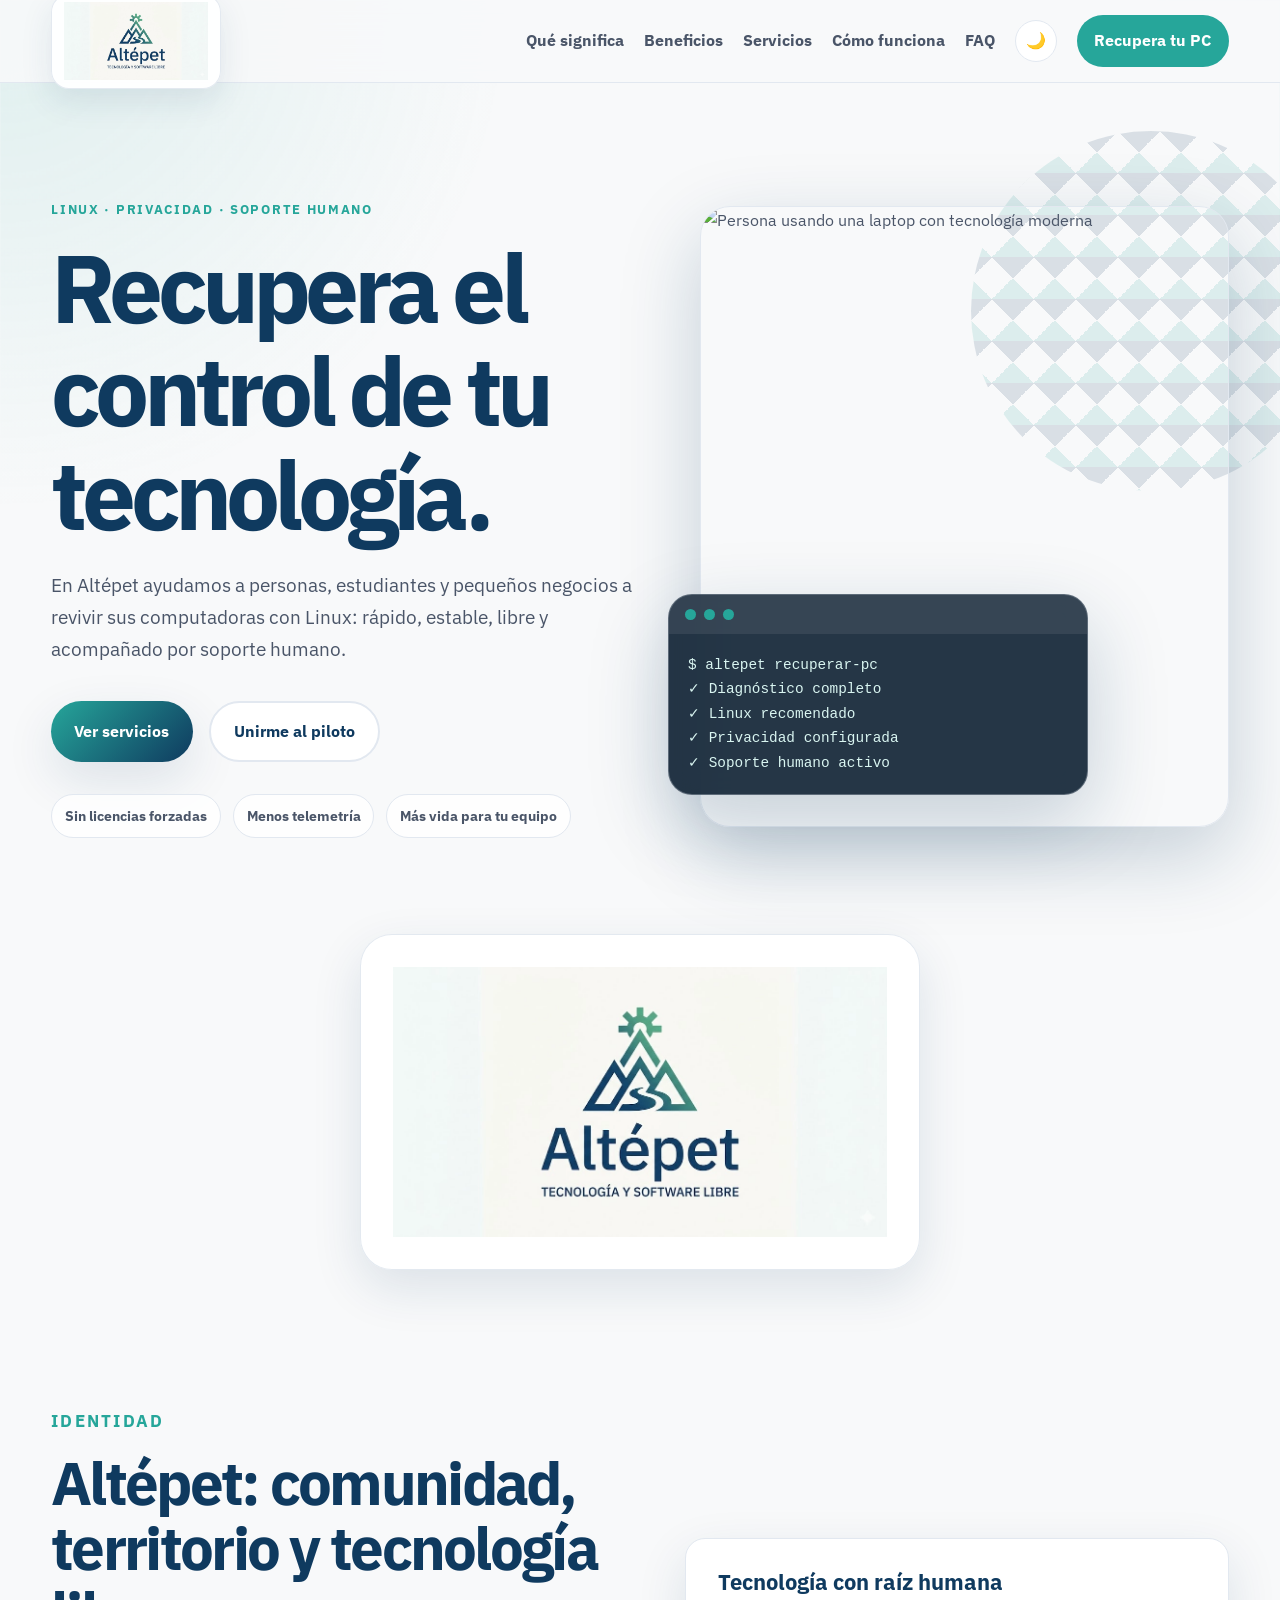
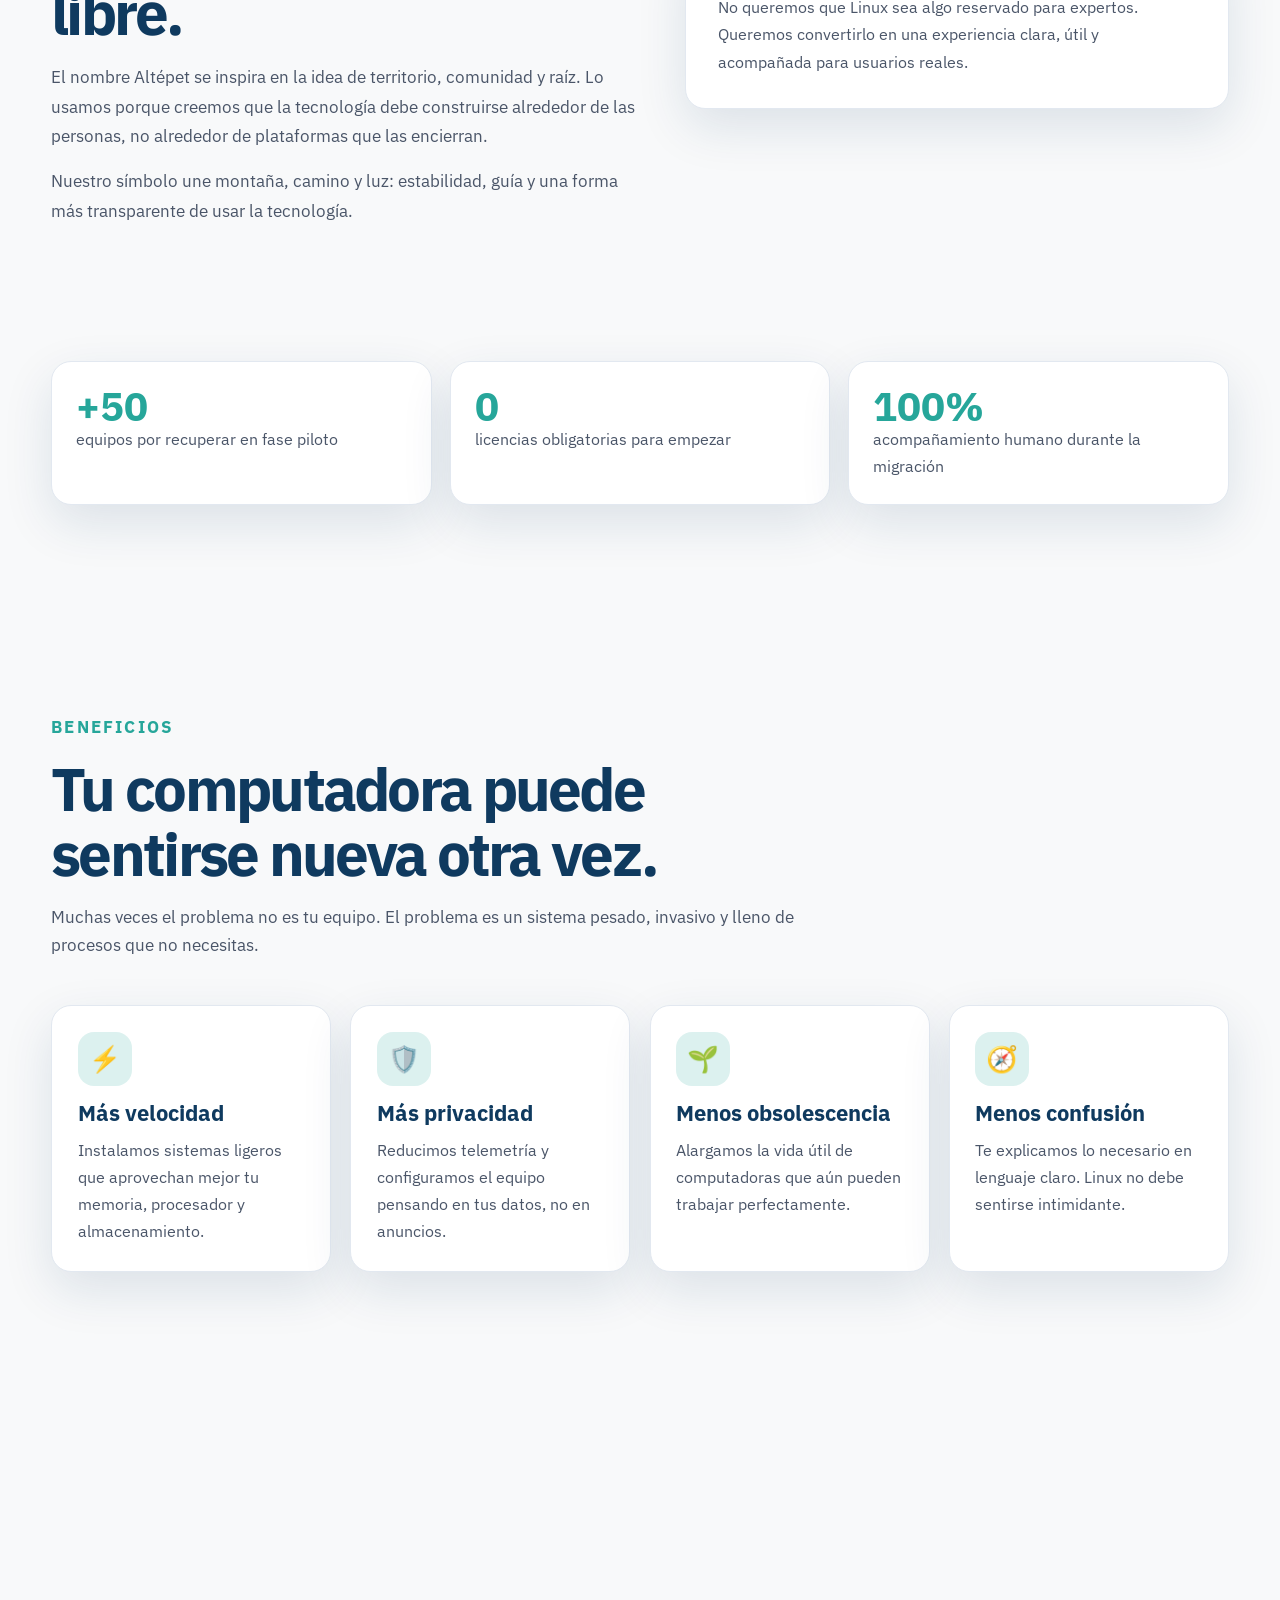
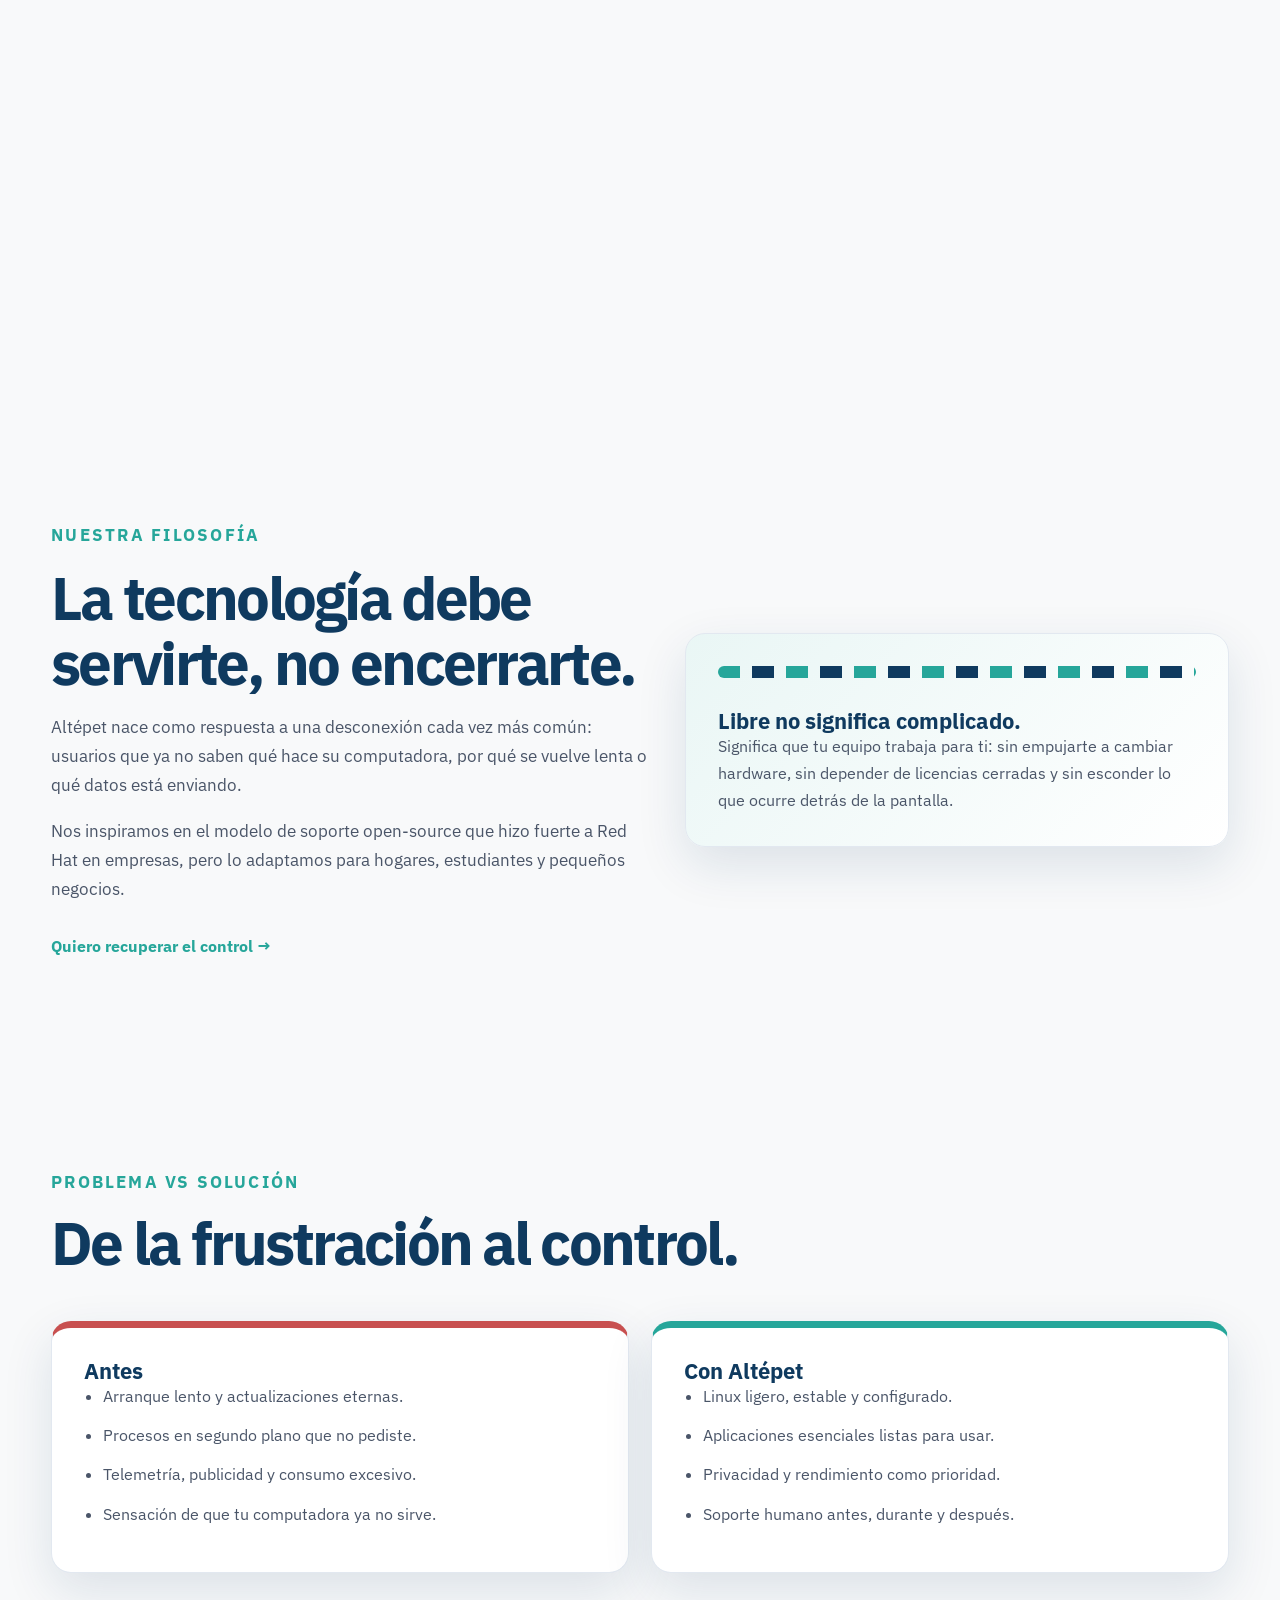
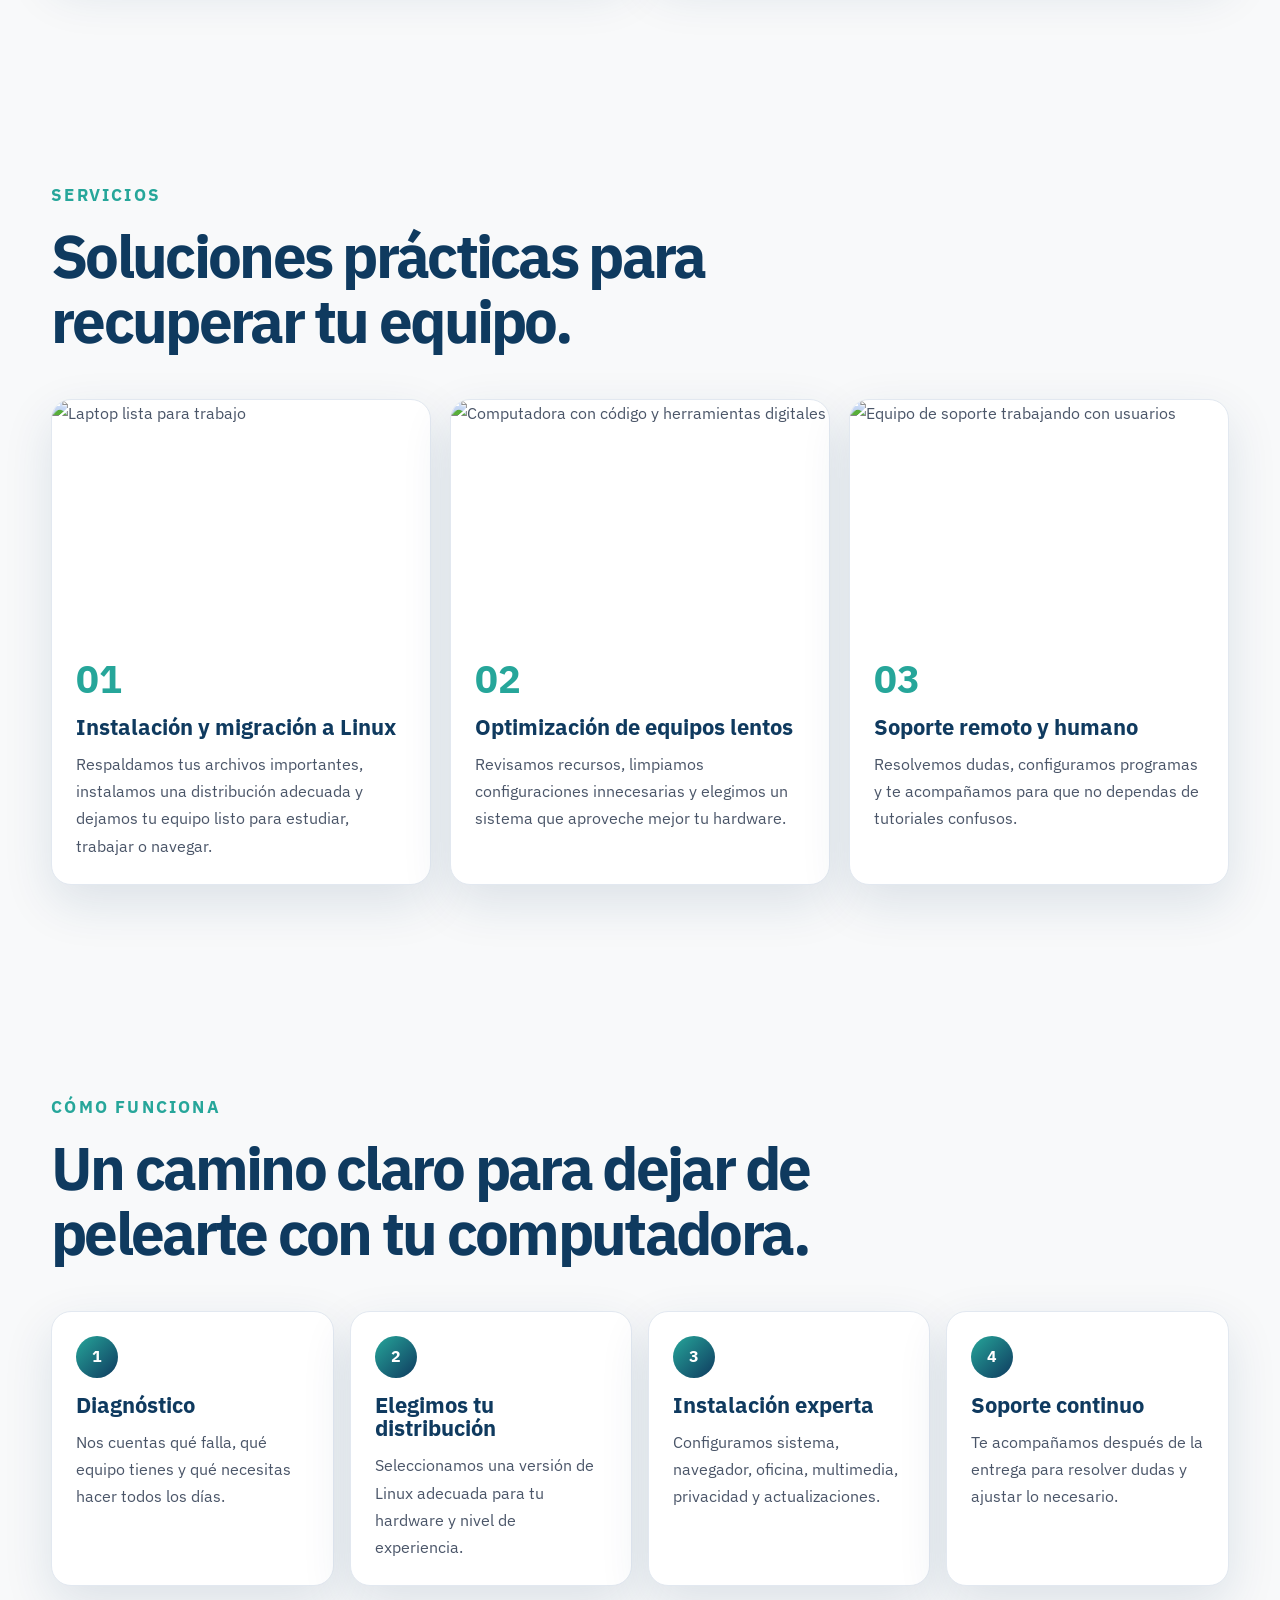
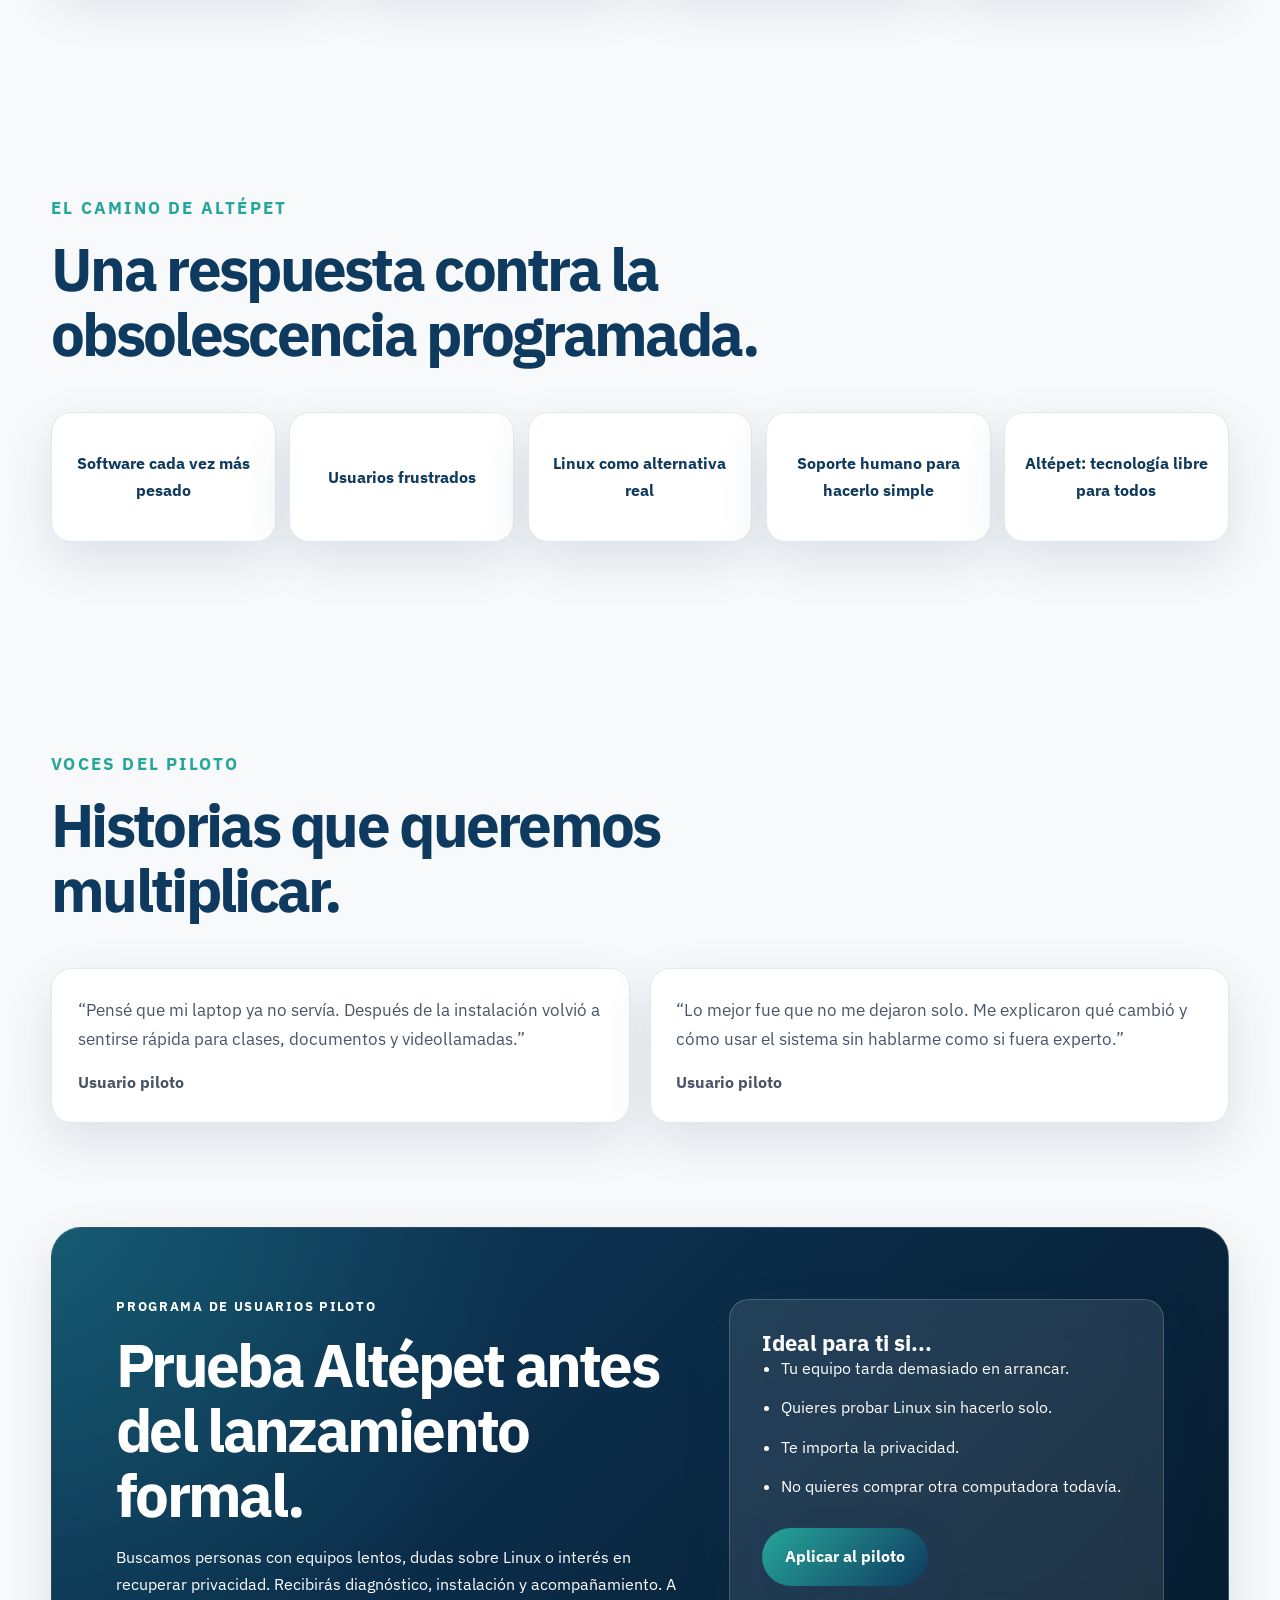
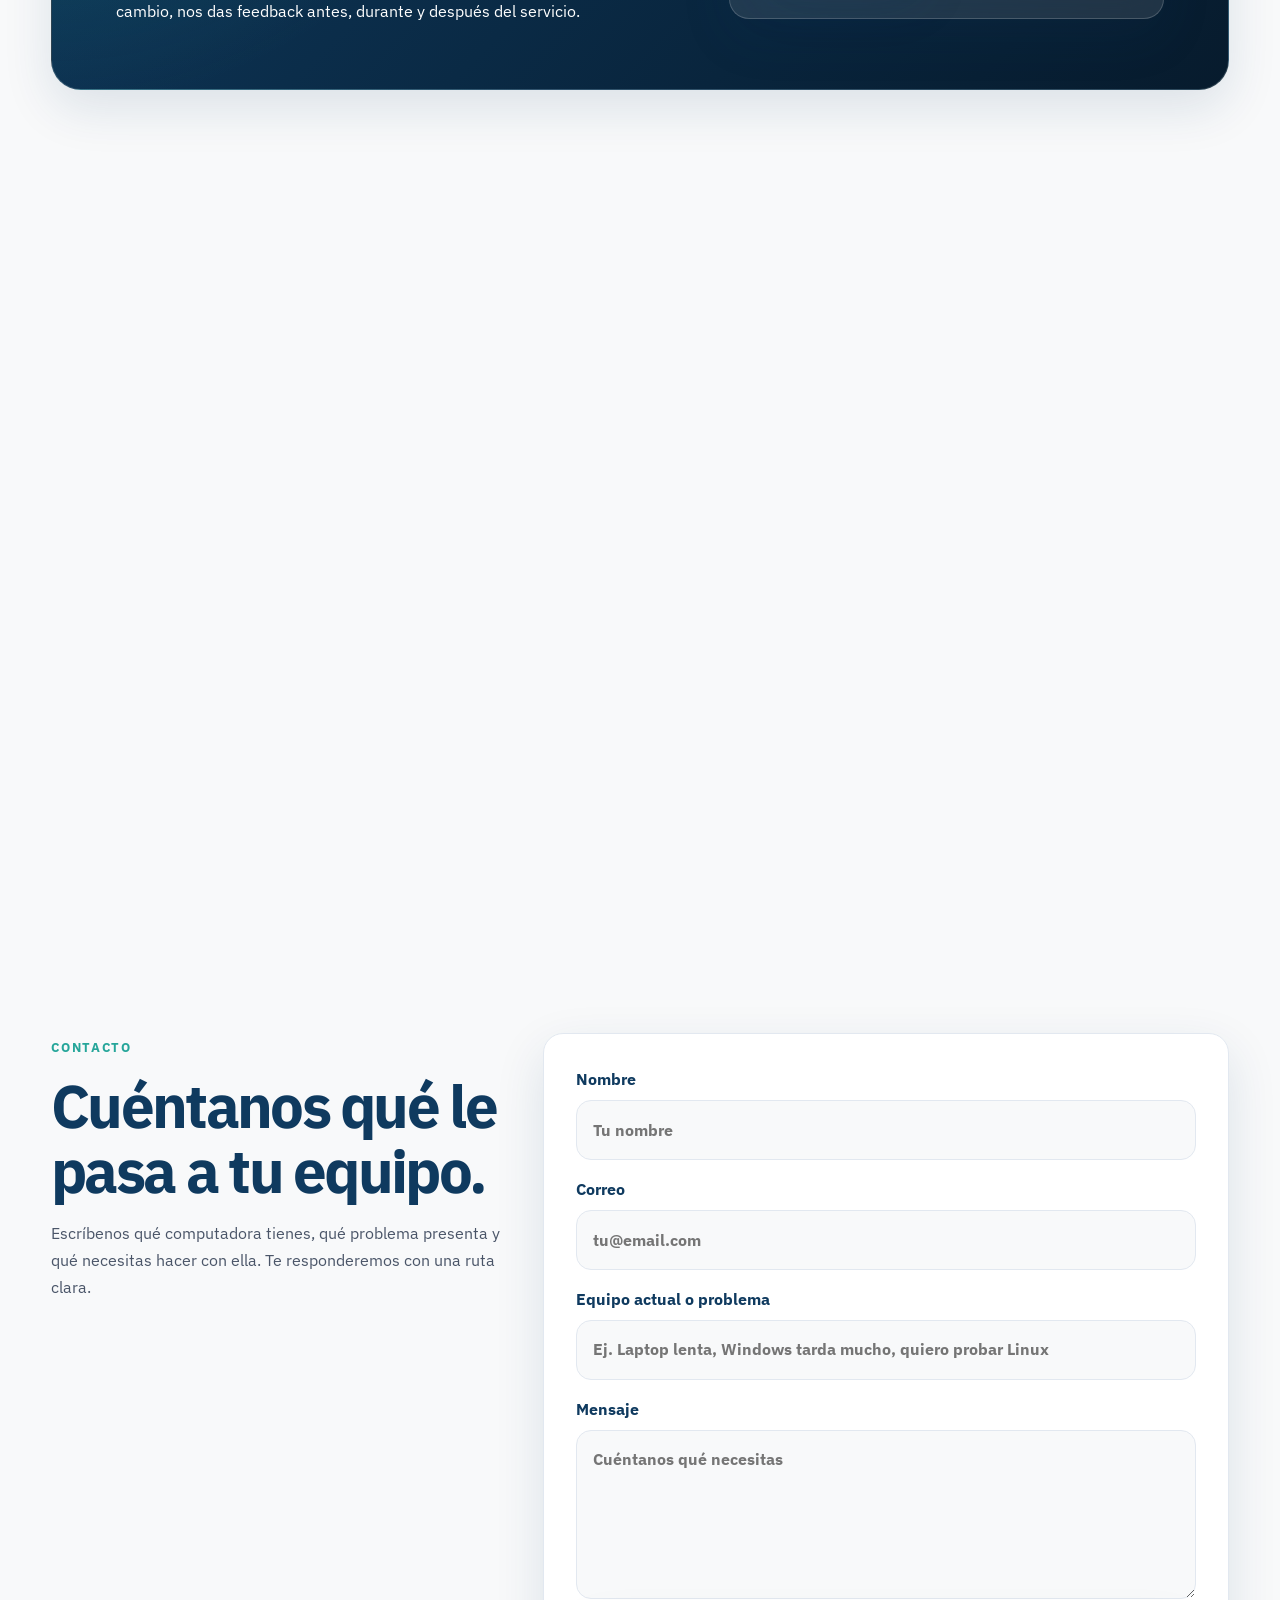
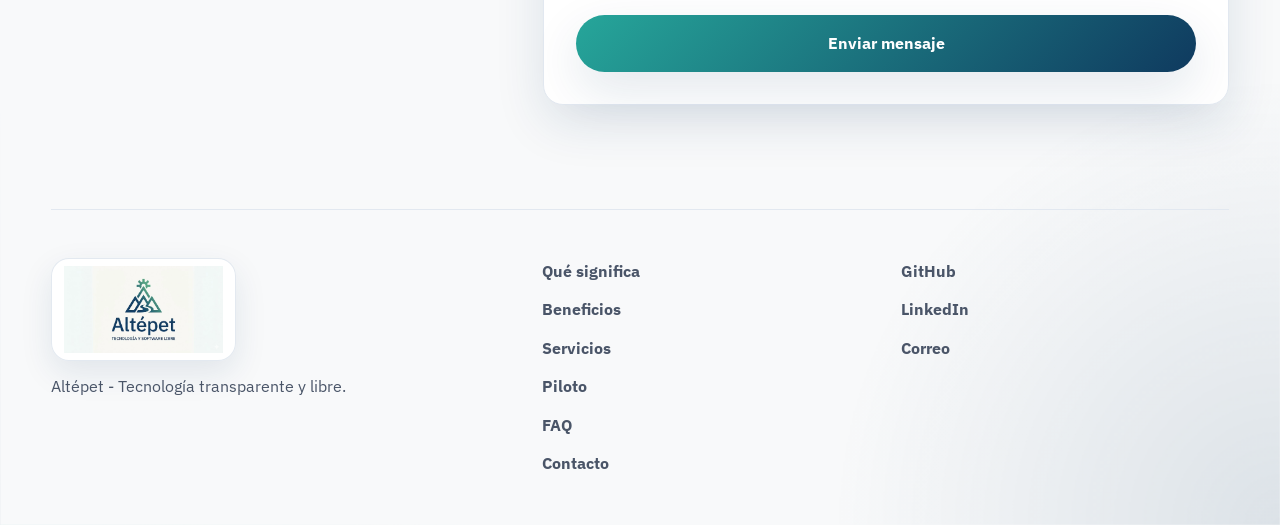
==== index.html @ f811c938 "Innit: Uploading of Altepect Landing Page files" ====
<!DOCTYPE html>
<html lang="es" data-theme="light">
<head>
    <meta charset="UTF-8">
    <meta name="viewport" content="width=device-width, initial-scale=1.0">
    <title>Altépet | Tecnología rápida, estable y libre</title>

    <meta name="description" content="Altépet ayuda a recuperar el control de tu computadora mediante Linux, privacidad, soporte humano y optimización de equipos lentos.">
    <meta name="keywords" content="Altépet, Linux, soporte Linux, software libre, migración Linux, optimización PC, privacidad digital, computadoras lentas">
    <meta name="author" content="Altépet">

    <meta property="og:title" content="Altépet | Tecnología rápida, estable y libre">
    <meta property="og:description" content="Recupera el control de tu tecnología con Linux simple, estable y con soporte humano.">
    <meta property="og:type" content="website">
    <meta property="og:image" content="assets/logo-altepet.png">

    <link rel="icon" href="assets/logo-altepet.png">
    <link rel="stylesheet" href="style.css">
</head>

<body>

    <header class="site-header" id="siteHeader">
        <nav class="navbar">
            <a href="#" class="brand" aria-label="Inicio Altépet">
                <span class="logo-frame">
                    <img src="assets/logo-altepet.png" alt="Logo Altépet">
                </span>
            </a>

            <button class="menu-toggle" id="menuToggle" aria-label="Abrir menú" aria-expanded="false">
                <span></span>
                <span></span>
                <span></span>
            </button>

            <div class="nav-menu" id="navMenu">
                <a href="#significado">Qué significa</a>
                <a href="#beneficios">Beneficios</a>
                <a href="#servicios">Servicios</a>
                <a href="#funciona">Cómo funciona</a>
                <a href="#faq">FAQ</a>

                <button class="theme-toggle" id="themeToggle" aria-label="Cambiar tema">
                    <span id="themeIcon">🌙</span>
                </button>

                <a href="#contacto" class="nav-cta">Recupera tu PC</a>
            </div>
        </nav>
    </header>

    <main>

        <section class="hero">
            <div class="hero-pattern" aria-hidden="true"></div>

            <div class="hero-content fade-up">
                <p class="eyebrow">Linux · privacidad · soporte humano</p>
                <h1>Recupera el control de tu tecnología.</h1>
                <p class="hero-copy">
                    En Altépet ayudamos a personas, estudiantes y pequeños negocios a revivir sus computadoras con Linux:
                    rápido, estable, libre y acompañado por soporte humano.
                </p>

                <div class="hero-actions">
                    <a href="#servicios" class="btn btn-primary">Ver servicios</a>
                    <a href="#piloto" class="btn btn-secondary">Unirme al piloto</a>
                </div>

                <div class="trust-row">
                    <span>Sin licencias forzadas</span>
                    <span>Menos telemetría</span>
                    <span>Más vida para tu equipo</span>
                </div>
            </div>

            <div class="hero-visual fade-up">
                <img
                    src="https://images.unsplash.com/photo-1516321318423-f06f85e504b3?auto=format&fit=crop&w=1100&q=80"
                    alt="Persona usando una laptop con tecnología moderna"
                    loading="eager"
                >

                <div class="hero-terminal">
                    <div class="terminal-dots">
                        <span></span><span></span><span></span>
                    </div>
                    <pre><code>$ altepet recuperar-pc
✓ Diagnóstico completo
✓ Linux recomendado
✓ Privacidad configurada
✓ Soporte humano activo</code></pre>
                </div>
            </div>
        </section>

        <section class="section logo-section fade-up">
            <div class="logo-showcase">
                <img src="assets/logo-altepet.png" alt="Logo completo de Altépet">
            </div>
        </section>

        <section id="significado" class="section meaning">
            <div class="meaning-copy fade-up">
                <p class="eyebrow">Identidad</p>
                <h2>Altépet: comunidad, territorio y tecnología libre.</h2>
                <p>
                    El nombre Altépet se inspira en la idea de territorio, comunidad y raíz. Lo usamos porque creemos que la tecnología debe construirse alrededor de las personas, no alrededor de plataformas que las encierran.
                </p>
                <p>
                    Nuestro símbolo une montaña, camino y luz: estabilidad, guía y una forma más transparente de usar la tecnología.
                </p>
            </div>

            <div class="meaning-card fade-up">
                <h3>Tecnología con raíz humana</h3>
                <p>
                    No queremos que Linux sea algo reservado para expertos. Queremos convertirlo en una experiencia clara, útil y acompañada para usuarios reales.
                </p>
            </div>
        </section>

        <section class="impact section fade-up" aria-label="Indicadores de impacto">
            <div class="impact-card">
                <strong>+50</strong>
                <span>equipos por recuperar en fase piloto</span>
            </div>

            <div class="impact-card">
                <strong>0</strong>
                <span>licencias obligatorias para empezar</span>
            </div>

            <div class="impact-card">
                <strong>100%</strong>
                <span>acompañamiento humano durante la migración</span>
            </div>
        </section>

        <section id="beneficios" class="section">
            <div class="section-header fade-up">
                <p class="eyebrow">Beneficios</p>
                <h2>Tu computadora puede sentirse nueva otra vez.</h2>
                <p>
                    Muchas veces el problema no es tu equipo. El problema es un sistema pesado, invasivo y lleno de procesos que no necesitas.
                </p>
            </div>

            <div class="benefits-grid">
                <article class="feature-card fade-up">
                    <span class="feature-icon">⚡</span>
                    <h3>Más velocidad</h3>
                    <p>Instalamos sistemas ligeros que aprovechan mejor tu memoria, procesador y almacenamiento.</p>
                </article>

                <article class="feature-card fade-up">
                    <span class="feature-icon">🛡️</span>
                    <h3>Más privacidad</h3>
                    <p>Reducimos telemetría y configuramos el equipo pensando en tus datos, no en anuncios.</p>
                </article>

                <article class="feature-card fade-up">
                    <span class="feature-icon">🌱</span>
                    <h3>Menos obsolescencia</h3>
                    <p>Alargamos la vida útil de computadoras que aún pueden trabajar perfectamente.</p>
                </article>

                <article class="feature-card fade-up">
                    <span class="feature-icon">🧭</span>
                    <h3>Menos confusión</h3>
                    <p>Te explicamos lo necesario en lenguaje claro. Linux no debe sentirse intimidante.</p>
                </article>
            </div>
        </section>

        <section class="section image-band">
            <div class="image-card fade-up">
                <img
                    src="https://images.unsplash.com/photo-1518770660439-4636190af475?auto=format&fit=crop&w=1100&q=80"
                    alt="Circuitos electrónicos que representan tecnología moderna"
                    loading="lazy"
                >
            </div>

            <div class="image-copy fade-up">
                <p class="eyebrow">Software libre</p>
                <h2>Privacidad y rendimiento sin complicarte la vida.</h2>
                <p>
                    Usamos Linux como base porque es estable, flexible y transparente. Pero el valor de Altépet no es solo instalar un sistema: es entregarte una computadora lista, entendible y acompañada.
                </p>
            </div>
        </section>

        <section id="filosofia" class="section philosophy">
            <div class="philosophy-copy fade-up">
                <p class="eyebrow">Nuestra filosofía</p>
                <h2>La tecnología debe servirte, no encerrarte.</h2>
                <p>
                    Altépet nace como respuesta a una desconexión cada vez más común: usuarios que ya no saben qué hace su computadora, por qué se vuelve lenta o qué datos está enviando.
                </p>
                <p>
                    Nos inspiramos en el modelo de soporte open-source que hizo fuerte a Red Hat en empresas, pero lo adaptamos para hogares, estudiantes y pequeños negocios.
                </p>
                <a href="#contacto" class="inline-link">Quiero recuperar el control →</a>
            </div>

            <div class="codex-panel fade-up">
                <div class="codex-line"></div>
                <h3>Libre no significa complicado.</h3>
                <p>
                    Significa que tu equipo trabaja para ti: sin empujarte a cambiar hardware, sin depender de licencias cerradas y sin esconder lo que ocurre detrás de la pantalla.
                </p>
            </div>
        </section>

        <section class="section compare">
            <div class="section-header fade-up">
                <p class="eyebrow">Problema vs solución</p>
                <h2>De la frustración al control.</h2>
            </div>

            <div class="compare-grid">
                <article class="compare-card problem-card fade-up">
                    <h3>Antes</h3>
                    <ul>
                        <li>Arranque lento y actualizaciones eternas.</li>
                        <li>Procesos en segundo plano que no pediste.</li>
                        <li>Telemetría, publicidad y consumo excesivo.</li>
                        <li>Sensación de que tu computadora ya no sirve.</li>
                    </ul>
                </article>

                <article class="compare-card solution-card fade-up">
                    <h3>Con Altépet</h3>
                    <ul>
                        <li>Linux ligero, estable y configurado.</li>
                        <li>Aplicaciones esenciales listas para usar.</li>
                        <li>Privacidad y rendimiento como prioridad.</li>
                        <li>Soporte humano antes, durante y después.</li>
                    </ul>
                </article>
            </div>
        </section>

        <section id="servicios" class="section">
            <div class="section-header fade-up">
                <p class="eyebrow">Servicios</p>
                <h2>Soluciones prácticas para recuperar tu equipo.</h2>
            </div>

            <div class="services-grid">
                <article class="service-card fade-up">
                    <img
                        src="https://images.unsplash.com/photo-1525547719571-a2d4ac8945e2?auto=format&fit=crop&w=800&q=80"
                        alt="Laptop lista para trabajo"
                        loading="lazy"
                    >
                    <div>
                        <span>01</span>
                        <h3>Instalación y migración a Linux</h3>
                        <p>Respaldamos tus archivos importantes, instalamos una distribución adecuada y dejamos tu equipo listo para estudiar, trabajar o navegar.</p>
                    </div>
                </article>

                <article class="service-card fade-up">
                    <img
                        src="https://images.unsplash.com/photo-1498050108023-c5249f4df085?auto=format&fit=crop&w=800&q=80"
                        alt="Computadora con código y herramientas digitales"
                        loading="lazy"
                    >
                    <div>
                        <span>02</span>
                        <h3>Optimización de equipos lentos</h3>
                        <p>Revisamos recursos, limpiamos configuraciones innecesarias y elegimos un sistema que aproveche mejor tu hardware.</p>
                    </div>
                </article>

                <article class="service-card fade-up">
                    <img
                        src="https://images.unsplash.com/photo-1552664730-d307ca884978?auto=format&fit=crop&w=800&q=80"
                        alt="Equipo de soporte trabajando con usuarios"
                        loading="lazy"
                    >
                    <div>
                        <span>03</span>
                        <h3>Soporte remoto y humano</h3>
                        <p>Resolvemos dudas, configuramos programas y te acompañamos para que no dependas de tutoriales confusos.</p>
                    </div>
                </article>
            </div>
        </section>

        <section id="funciona" class="section process">
            <div class="section-header fade-up">
                <p class="eyebrow">Cómo funciona</p>
                <h2>Un camino claro para dejar de pelearte con tu computadora.</h2>
            </div>

            <div class="timeline">
                <div class="timeline-item fade-up">
                    <span>1</span>
                    <h3>Diagnóstico</h3>
                    <p>Nos cuentas qué falla, qué equipo tienes y qué necesitas hacer todos los días.</p>
                </div>

                <div class="timeline-item fade-up">
                    <span>2</span>
                    <h3>Elegimos tu distribución</h3>
                    <p>Seleccionamos una versión de Linux adecuada para tu hardware y nivel de experiencia.</p>
                </div>

                <div class="timeline-item fade-up">
                    <span>3</span>
                    <h3>Instalación experta</h3>
                    <p>Configuramos sistema, navegador, oficina, multimedia, privacidad y actualizaciones.</p>
                </div>

                <div class="timeline-item fade-up">
                    <span>4</span>
                    <h3>Soporte continuo</h3>
                    <p>Te acompañamos después de la entrega para resolver dudas y ajustar lo necesario.</p>
                </div>
            </div>
        </section>

        <section class="section story">
            <div class="section-header fade-up">
                <p class="eyebrow">El camino de Altépet</p>
                <h2>Una respuesta contra la obsolescencia programada.</h2>
            </div>

            <div class="story-grid">
                <div class="story-step fade-up">Software cada vez más pesado</div>
                <div class="story-step fade-up">Usuarios frustrados</div>
                <div class="story-step fade-up">Linux como alternativa real</div>
                <div class="story-step fade-up">Soporte humano para hacerlo simple</div>
                <div class="story-step fade-up">Altépet: tecnología libre para todos</div>
            </div>
        </section>

        <section class="section testimonials">
            <div class="section-header fade-up">
                <p class="eyebrow">Voces del piloto</p>
                <h2>Historias que queremos multiplicar.</h2>
            </div>

            <div class="testimonial-grid">
                <article class="testimonial-card fade-up">
                    <p>“Pensé que mi laptop ya no servía. Después de la instalación volvió a sentirse rápida para clases, documentos y videollamadas.”</p>
                    <strong>Usuario piloto</strong>
                </article>

                <article class="testimonial-card fade-up">
                    <p>“Lo mejor fue que no me dejaron solo. Me explicaron qué cambió y cómo usar el sistema sin hablarme como si fuera experto.”</p>
                    <strong>Usuario piloto</strong>
                </article>
            </div>
        </section>

        <section id="piloto" class="section pilot">
            <div class="pilot-content fade-up">
                <p class="eyebrow">Programa de usuarios piloto</p>
                <h2>Prueba Altépet antes del lanzamiento formal.</h2>
                <p>
                    Buscamos personas con equipos lentos, dudas sobre Linux o interés en recuperar privacidad. Recibirás diagnóstico, instalación y acompañamiento. A cambio, nos das feedback antes, durante y después del servicio.
                </p>
            </div>

            <div class="pilot-card fade-up">
                <h3>Ideal para ti si...</h3>
                <ul>
                    <li>Tu equipo tarda demasiado en arrancar.</li>
                    <li>Quieres probar Linux sin hacerlo solo.</li>
                    <li>Te importa la privacidad.</li>
                    <li>No quieres comprar otra computadora todavía.</li>
                </ul>
                <a href="#contacto" class="btn btn-primary">Aplicar al piloto</a>
            </div>
        </section>

        <section id="faq" class="section">
            <div class="section-header fade-up">
                <p class="eyebrow">FAQ</p>
                <h2>Preguntas frecuentes antes de dar el salto.</h2>
            </div>

            <div class="faq-list fade-up">
                <details>
                    <summary>¿Perderé mis archivos?</summary>
                    <p>No. Antes de instalar, revisamos tus archivos importantes y hacemos respaldo. La prioridad es conservar tu información.</p>
                </details>

                <details>
                    <summary>¿Es difícil usar Linux?</summary>
                    <p>No tiene por qué serlo. Elegimos una distribución amigable, la dejamos configurada y te damos una guía básica para iniciar con confianza.</p>
                </details>

                <details>
                    <summary>¿Puedo usar Word, Excel y PowerPoint?</summary>
                    <p>Sí. Puedes usar Microsoft 365 desde el navegador, Google Docs o alternativas como LibreOffice, según tu flujo de trabajo.</p>
                </details>

                <details>
                    <summary>¿Puedo volver a Windows si no me adapto?</summary>
                    <p>Sí. Podemos hablar de opciones antes de instalar. También podemos configurar arranque dual cuando el equipo y tus necesidades lo permitan.</p>
                </details>

                <details>
                    <summary>¿Linux sirve para trabajo, escuela y videollamadas?</summary>
                    <p>Sí. Navegador, correo, documentos, videollamadas, programación, multimedia y tareas diarias funcionan muy bien en equipos correctamente configurados.</p>
                </details>
            </div>
        </section>

        <section id="contacto" class="section contact">
            <div class="contact-copy fade-up">
                <p class="eyebrow">Contacto</p>
                <h2>Cuéntanos qué le pasa a tu equipo.</h2>
                <p>
                    Escríbenos qué computadora tienes, qué problema presenta y qué necesitas hacer con ella. Te responderemos con una ruta clara.
                </p>
            </div>

            <form class="contact-form fade-up" action="mailto:altepet.tech@gmail.com" method="post" enctype="text/plain">
                <label>
                    Nombre
                    <input type="text" name="nombre" placeholder="Tu nombre" required>
                </label>

                <label>
                    Correo
                    <input type="email" name="correo" placeholder="tu@email.com" required>
                </label>

                <label>
                    Equipo actual o problema
                    <input type="text" name="equipo" placeholder="Ej. Laptop lenta, Windows tarda mucho, quiero probar Linux" required>
                </label>

                <label>
                    Mensaje
                    <textarea name="mensaje" rows="5" placeholder="Cuéntanos qué necesitas"></textarea>
                </label>

                <button class="btn btn-primary" type="submit">Enviar mensaje</button>
            </form>
        </section>

    </main>

    <footer class="site-footer">
        <div class="footer-main">
            <a href="#" class="footer-logo">
                <span class="logo-frame">
                    <img src="assets/logo-altepet.png" alt="Logo Altépet">
                </span>
            </a>
            <p>Altépet - Tecnología transparente y libre.</p>
        </div>

        <div class="footer-links">
            <a href="#significado">Qué significa</a>
            <a href="#beneficios">Beneficios</a>
            <a href="#servicios">Servicios</a>
            <a href="#piloto">Piloto</a>
            <a href="#faq">FAQ</a>
            <a href="#contacto">Contacto</a>
        </div>

        <div class="footer-social">
            <a href="#" aria-label="GitHub">GitHub</a>
            <a href="#" aria-label="LinkedIn">LinkedIn</a>
            <a href="mailto:altepet.tech@gmail.com">Correo</a>
        </div>
    </footer>

    <script src="script.js"></script>
</body>
</html>
---- style.css ----
@import url('https://fonts.googleapis.com/css2?family=IBM+Plex+Sans:wght@400;500;600;700;800&display=swap');

:root {
    --color-primary: #0F3A5F;
    --color-accent: #26A69A;
    --color-gradient: linear-gradient(135deg, #26A69A 0%, #0F3A5F 100%);
    --color-bg: #F8F9FA;
    --color-text: #4A5568;
    --color-border: #E2E8F0;

    --color-white: #FFFFFF;
    --color-danger: #C85050;
    --color-warm: #F3E7CF;
    --color-ink: #102A43;

    --shadow-soft: 0 18px 50px rgba(15, 58, 95, 0.12);
    --shadow-strong: 0 28px 80px rgba(15, 58, 95, 0.22);

    --logo-bg: rgba(255, 255, 255, 0.94);
    --logo-border: rgba(226, 232, 240, 0.95);
    --logo-shadow: 0 12px 32px rgba(15, 58, 95, 0.10);

    --pilot-bg:
        radial-gradient(circle at top left, rgba(38, 166, 154, 0.30), transparent 30rem),
        linear-gradient(135deg, #0F3A5F 0%, #0A2A45 52%, #071B2D 100%);
    --pilot-card-bg: rgba(255, 255, 255, 0.10);
    --pilot-card-border: rgba(255, 255, 255, 0.18);

    --radius-lg: 30px;
    --radius-md: 20px;
    --container: min(1180px, 92vw);
}

html[data-theme="dark"] {
    --color-bg: #071B2D;
    --color-text: #C9D6E2;
    --color-border: rgba(226, 232, 240, 0.16);
    --color-white: #0D2740;
    --color-primary: #D9F5F1;
    --color-ink: #F8F9FA;
    --shadow-soft: 0 18px 50px rgba(0, 0, 0, 0.28);
    --shadow-strong: 0 28px 80px rgba(0, 0, 0, 0.45);

    --logo-bg: rgba(248, 249, 250, 0.96);
    --logo-border: rgba(38, 166, 154, 0.28);
    --logo-shadow: 0 14px 40px rgba(0, 0, 0, 0.28);

    --pilot-bg:
        radial-gradient(circle at top left, rgba(38, 166, 154, 0.28), transparent 32rem),
        linear-gradient(135deg, #123F63 0%, #0C304F 48%, #071B2D 100%);
    --pilot-card-bg: rgba(7, 27, 45, 0.42);
    --pilot-card-border: rgba(217, 245, 241, 0.18);
}

* {
    margin: 0;
    padding: 0;
    box-sizing: border-box;
}

html {
    scroll-behavior: smooth;
    scroll-padding-top: 90px;
}

body {
    font-family: 'IBM Plex Sans', sans-serif;
    background:
        radial-gradient(circle at top left, rgba(38, 166, 154, 0.12), transparent 32rem),
        radial-gradient(circle at bottom right, rgba(15, 58, 95, 0.12), transparent 28rem),
        var(--color-bg);
    color: var(--color-text);
    line-height: 1.7;
    overflow-x: hidden;
}

a {
    color: inherit;
    text-decoration: none;
}

img {
    max-width: 100%;
    display: block;
}

button,
input,
textarea {
    font: inherit;
}

.site-header {
    position: sticky;
    top: 0;
    z-index: 1000;
    border-bottom: 1px solid var(--color-border);
    background: color-mix(in srgb, var(--color-bg) 90%, transparent);
    backdrop-filter: blur(18px);
    transition: box-shadow 0.25s ease, background 0.25s ease;
}

.site-header.scrolled {
    box-shadow: var(--shadow-soft);
}

.navbar {
    width: var(--container);
    height: 82px;
    margin: auto;
    display: flex;
    align-items: center;
    justify-content: space-between;
}

.logo-frame {
    display: inline-grid;
    place-items: center;
    width: 170px;
    min-height: 62px;
    padding: 0.45rem 0.75rem;
    border: 1px solid var(--logo-border);
    border-radius: 18px;
    background: var(--logo-bg);
    box-shadow: var(--logo-shadow);
    transition: background 0.25s ease, border-color 0.25s ease, box-shadow 0.25s ease;
}

.logo-frame img {
    width: 100%;
    height: auto;
    object-fit: contain;
}

.nav-menu {
    display: flex;
    align-items: center;
    gap: 1.25rem;
    font-weight: 700;
}

.nav-menu a {
    position: relative;
}

.nav-menu a:not(.nav-cta)::after {
    content: "";
    position: absolute;
    left: 0;
    bottom: -0.35rem;
    width: 0;
    height: 2px;
    background: var(--color-accent);
    transition: width 0.25s ease;
}

.nav-menu a:hover::after {
    width: 100%;
}

.nav-cta,
.btn {
    display: inline-flex;
    justify-content: center;
    align-items: center;
    border-radius: 999px;
    border: none;
    cursor: pointer;
    font-weight: 800;
    transition: transform 0.25s ease, box-shadow 0.25s ease, background 0.25s ease;
}

.nav-cta {
    padding: 0.75rem 1.1rem;
    color: #FFFFFF;
    background: var(--color-accent);
}

.theme-toggle,
.menu-toggle {
    border: 1px solid var(--color-border);
    background: var(--color-white);
    color: var(--color-primary);
    cursor: pointer;
}

.theme-toggle {
    width: 42px;
    height: 42px;
    border-radius: 50%;
}

.menu-toggle {
    display: none;
    width: 46px;
    height: 46px;
    border-radius: 14px;
    padding: 0.55rem;
}

.menu-toggle span {
    display: block;
    width: 100%;
    height: 3px;
    margin: 5px 0;
    border-radius: 99px;
    background: var(--color-primary);
    transition: 0.25s ease;
}

.menu-toggle.active span:nth-child(1) {
    transform: translateY(8px) rotate(45deg);
}

.menu-toggle.active span:nth-child(2) {
    opacity: 0;
}

.menu-toggle.active span:nth-child(3) {
    transform: translateY(-8px) rotate(-45deg);
}

.hero {
    position: relative;
    width: var(--container);
    min-height: calc(100vh - 82px);
    margin: auto;
    padding: 7rem 0 5rem;
    display: grid;
    grid-template-columns: 1.05fr 0.95fr;
    gap: 4rem;
    align-items: center;
}

.hero-pattern {
    position: absolute;
    inset: 3rem -8vw auto auto;
    width: 360px;
    height: 360px;
    opacity: 0.13;
    background-image:
        linear-gradient(45deg, var(--color-accent) 25%, transparent 25%),
        linear-gradient(-45deg, var(--color-accent) 25%, transparent 25%),
        linear-gradient(45deg, transparent 75%, var(--color-primary) 75%),
        linear-gradient(-45deg, transparent 75%, var(--color-primary) 75%);
    background-size: 42px 42px;
    border-radius: 50%;
    pointer-events: none;
}

.eyebrow {
    display: inline-block;
    margin-bottom: 0.9rem;
    color: var(--color-accent);
    font-size: 0.82rem;
    font-weight: 800;
    letter-spacing: 0.13em;
    text-transform: uppercase;
}

h1,
h2,
h3 {
    color: var(--color-primary);
    line-height: 1.08;
}

h1 {
    max-width: 820px;
    margin-bottom: 1.4rem;
    font-size: clamp(3rem, 7.5vw, 6.3rem);
    letter-spacing: -0.06em;
}

h2 {
    margin-bottom: 1rem;
    font-size: clamp(2.1rem, 4.7vw, 4rem);
    letter-spacing: -0.045em;
}

h3 {
    font-size: 1.35rem;
}

.hero-copy {
    max-width: 690px;
    font-size: 1.18rem;
}

.hero-actions {
    display: flex;
    gap: 1rem;
    flex-wrap: wrap;
    margin-top: 2.2rem;
}

.btn {
    min-height: 52px;
    padding: 0.95rem 1.45rem;
}

.btn-primary {
    color: #FFFFFF;
    background: var(--color-gradient);
    box-shadow: var(--shadow-soft);
}

.btn-secondary {
    color: var(--color-primary);
    border: 2px solid var(--color-border);
    background: var(--color-white);
}

.btn:hover,
.nav-cta:hover {
    transform: translateY(-3px);
    box-shadow: var(--shadow-soft);
}

.trust-row {
    display: flex;
    gap: 0.75rem;
    flex-wrap: wrap;
    margin-top: 2rem;
}

.trust-row span {
    padding: 0.55rem 0.8rem;
    border: 1px solid var(--color-border);
    border-radius: 999px;
    background: color-mix(in srgb, var(--color-white) 82%, transparent);
    font-size: 0.9rem;
    font-weight: 700;
}

.hero-visual {
    position: relative;
}

.hero-visual > img {
    width: 100%;
    aspect-ratio: 4 / 4.7;
    object-fit: cover;
    border-radius: var(--radius-lg);
    border: 1px solid var(--color-border);
    box-shadow: var(--shadow-strong);
}

.hero-terminal {
    position: absolute;
    left: -2rem;
    bottom: 2rem;
    width: min(420px, 92%);
    overflow: hidden;
    border: 1px solid rgba(226, 232, 240, 0.3);
    border-radius: 24px;
    background: rgba(7, 27, 45, 0.88);
    backdrop-filter: blur(16px);
    box-shadow: var(--shadow-strong);
}

.terminal-dots {
    display: flex;
    gap: 0.5rem;
    padding: 0.85rem 1rem;
    background: rgba(255, 255, 255, 0.08);
}

.terminal-dots span {
    width: 11px;
    height: 11px;
    border-radius: 50%;
    background: var(--color-accent);
}

.hero-terminal pre {
    padding: 1.2rem;
    overflow: auto;
    color: #D9F5F1;
    font-size: 0.9rem;
}

.section {
    width: var(--container);
    margin: auto;
    padding: 6.5rem 0;
}

.logo-section {
    display: grid;
    place-items: center;
    padding-top: 1rem;
    padding-bottom: 2rem;
}

.logo-showcase {
    display: grid;
    place-items: center;
    width: min(560px, 92vw);
    padding: clamp(1.1rem, 4vw, 2rem);
    border: 1px solid var(--logo-border);
    border-radius: 32px;
    background: var(--logo-bg);
    box-shadow: var(--shadow-soft);
}

.logo-showcase img {
    width: 100%;
    height: auto;
    object-fit: contain;
}

.section-header {
    max-width: 770px;
    margin-bottom: 2.8rem;
}

.section-header p {
    font-size: 1.06rem;
}

.meaning,
.philosophy,
.image-band {
    display: grid;
    grid-template-columns: 1.05fr 0.95fr;
    gap: 2rem;
    align-items: center;
}

.meaning-copy p,
.philosophy-copy p,
.image-copy p {
    margin-bottom: 1rem;
    font-size: 1.08rem;
}

.meaning-card,
.codex-panel,
.image-card,
.impact-card,
.feature-card,
.compare-card,
.service-card,
.timeline-item,
.story-step,
.testimonial-card,
.pilot-card,
.contact-form,
.faq-list details {
    border: 1px solid var(--color-border);
    border-radius: var(--radius-md);
    background: var(--color-white);
    box-shadow: var(--shadow-soft);
}

.meaning-card,
.codex-panel {
    padding: 2rem;
}

.image-card {
    overflow: hidden;
}

.image-card img {
    width: 100%;
    min-height: 430px;
    object-fit: cover;
}

.impact {
    display: grid;
    grid-template-columns: repeat(3, 1fr);
    gap: 1.1rem;
    padding-top: 1rem;
}

.impact-card {
    padding: 1.5rem;
}

.impact-card strong {
    display: block;
    color: var(--color-accent);
    font-size: 2.5rem;
    line-height: 1;
}

.benefits-grid,
.services-grid,
.testimonial-grid {
    display: grid;
    grid-template-columns: repeat(3, 1fr);
    gap: 1.2rem;
}

.benefits-grid {
    grid-template-columns: repeat(4, 1fr);
}

.feature-card,
.testimonial-card {
    padding: 1.6rem;
}

.feature-icon {
    display: inline-grid;
    place-items: center;
    width: 54px;
    height: 54px;
    margin-bottom: 1rem;
    border-radius: 16px;
    background: color-mix(in srgb, var(--color-accent) 16%, transparent);
    font-size: 1.6rem;
}

.feature-card h3,
.service-card h3,
.timeline-item h3 {
    margin-bottom: 0.75rem;
}

.inline-link {
    display: inline-flex;
    margin-top: 0.8rem;
    color: var(--color-accent);
    font-weight: 800;
}

.codex-panel {
    position: relative;
    overflow: hidden;
    background:
        linear-gradient(135deg, color-mix(in srgb, var(--color-accent) 10%, var(--color-white)), var(--color-white));
}

.codex-line {
    width: 100%;
    height: 12px;
    margin-bottom: 2rem;
    background: repeating-linear-gradient(
        90deg,
        var(--color-accent) 0 22px,
        transparent 22px 34px,
        var(--color-primary) 34px 56px,
        transparent 56px 68px
    );
    border-radius: 99px;
}

.compare-grid {
    display: grid;
    grid-template-columns: 1fr 1fr;
    gap: 1.4rem;
}

.compare-card {
    padding: 2rem;
}

.compare-card ul,
.pilot-card ul {
    padding-left: 1.2rem;
}

.compare-card li,
.pilot-card li {
    margin-bottom: 0.75rem;
}

.problem-card {
    border-top: 7px solid var(--color-danger);
}

.solution-card {
    border-top: 7px solid var(--color-accent);
}

.service-card {
    overflow: hidden;
}

.service-card img {
    width: 100%;
    aspect-ratio: 16 / 10;
    object-fit: cover;
}

.service-card div {
    padding: 1.5rem;
}

.service-card span {
    display: inline-block;
    margin-bottom: 1.1rem;
    color: var(--color-accent);
    font-size: 2.4rem;
    font-weight: 800;
    line-height: 1;
}

.timeline {
    display: grid;
    grid-template-columns: repeat(4, 1fr);
    gap: 1rem;
}

.timeline-item {
    padding: 1.5rem;
}

.timeline-item span {
    display: inline-grid;
    place-items: center;
    width: 42px;
    height: 42px;
    margin-bottom: 1rem;
    border-radius: 50%;
    color: #FFFFFF;
    background: var(--color-gradient);
    font-weight: 800;
}

.story-grid {
    display: grid;
    grid-template-columns: repeat(5, 1fr);
    gap: 0.85rem;
}

.story-step {
    min-height: 130px;
    display: grid;
    place-items: center;
    padding: 1.2rem;
    text-align: center;
    color: var(--color-primary);
    font-weight: 800;
}

.testimonial-grid {
    grid-template-columns: repeat(2, 1fr);
}

.testimonial-card p {
    margin-bottom: 1rem;
    font-size: 1.08rem;
}

.pilot {
    display: grid;
    grid-template-columns: 1fr 0.75fr;
    gap: 2rem;
    align-items: center;
    padding: 4rem;
    border: 1px solid rgba(217, 245, 241, 0.18);
    border-radius: var(--radius-lg);
    background: var(--pilot-bg);
    box-shadow: var(--shadow-soft);
}

.pilot h2,
.pilot h3,
.pilot .eyebrow,
.pilot p {
    color: #FFFFFF;
}

.pilot-card {
    padding: 2rem;
    border: 1px solid var(--pilot-card-border);
    background: var(--pilot-card-bg);
    color: #FFFFFF;
    backdrop-filter: blur(18px);
}

.pilot-card .btn {
    margin-top: 1rem;
}

.faq-list {
    display: grid;
    gap: 1rem;
}

.faq-list details {
    padding: 1.2rem 1.4rem;
}

.faq-list summary {
    color: var(--color-primary);
    cursor: pointer;
    font-weight: 800;
    font-size: 1.08rem;
}

.faq-list details p {
    padding-top: 1rem;
}

.contact {
    display: grid;
    grid-template-columns: 0.8fr 1.2fr;
    gap: 2.2rem;
    align-items: start;
}

.contact-copy {
    position: sticky;
    top: 110px;
}

.contact-form {
    display: grid;
    gap: 1rem;
    padding: 2rem;
}

.contact-form label {
    display: grid;
    gap: 0.45rem;
    color: var(--color-primary);
    font-weight: 800;
}

input,
textarea {
    width: 100%;
    border: 1px solid var(--color-border);
    border-radius: 15px;
    background: var(--color-bg);
    color: var(--color-text);
    padding: 0.95rem 1rem;
    resize: vertical;
}

input:focus,
textarea:focus {
    outline: 3px solid color-mix(in srgb, var(--color-accent) 35%, transparent);
    border-color: var(--color-accent);
}

.form-note {
    font-size: 0.9rem;
}

.site-footer {
    width: var(--container);
    margin: auto;
    padding: 3rem 0;
    display: grid;
    grid-template-columns: 1.4fr 1fr 1fr;
    gap: 2rem;
    border-top: 1px solid var(--color-border);
}

.footer-logo {
    display: inline-flex;
    margin-bottom: 0.75rem;
}

.footer-logo .logo-frame {
    width: 185px;
}

.footer-links,
.footer-social {
    display: flex;
    flex-direction: column;
    gap: 0.7rem;
    font-weight: 700;
}

.footer-links a:hover,
.footer-social a:hover {
    color: var(--color-accent);
}

.fade-up {
    opacity: 0;
    transform: translateY(28px);
    transition: opacity 0.7s ease, transform 0.7s ease;
}

.fade-up.visible {
    opacity: 1;
    transform: translateY(0);
}

@media (max-width: 1080px) {
    .benefits-grid,
    .services-grid,
    .timeline,
    .story-grid {
        grid-template-columns: repeat(2, 1fr);
    }

    .hero,
    .meaning,
    .philosophy,
    .image-band {
        grid-template-columns: 1fr;
    }

    .hero-visual {
        max-width: 680px;
    }
}

@media (max-width: 880px) {
    .menu-toggle {
        display: block;
    }

    .brand .logo-frame {
        width: 138px;
        min-height: 54px;
        padding: 0.35rem 0.55rem;
    }

    .nav-menu {
        position: fixed;
        top: 82px;
        left: 4vw;
        right: 4vw;
        display: grid;
        gap: 1rem;
        padding: 1.2rem;
        border: 1px solid var(--color-border);
        border-radius: 22px;
        background: var(--color-white);
        box-shadow: var(--shadow-strong);
        transform: translateY(-140%);
        opacity: 0;
        pointer-events: none;
        transition: 0.28s ease;
    }

    .nav-menu.active {
        transform: translateY(0);
        opacity: 1;
        pointer-events: auto;
    }

    .nav-cta {
        justify-content: center;
    }

    .theme-toggle {
        width: 100%;
        border-radius: 999px;
    }

    .compare-grid,
    .pilot,
    .contact,
    .impact,
    .testimonial-grid,
    .site-footer {
        grid-template-columns: 1fr;
    }

    .contact-copy {
        position: static;
    }
}

@media (max-width: 640px) {
    :root {
        --container: min(100% - 1.5rem, 1180px);
    }

    .navbar {
        height: 72px;
    }

    .nav-menu {
        top: 72px;
    }

    .brand .logo-frame {
        width: 122px;
        min-height: 48px;
        padding: 0.3rem 0.45rem;
        border-radius: 14px;
    }

    .hero {
        min-height: auto;
        padding: 4.5rem 0 3rem;
    }

    h1 {
        font-size: clamp(2.7rem, 16vw, 4.1rem);
    }

    .hero-actions,
    .trust-row {
        flex-direction: column;
    }

    .btn,
    .trust-row span {
        width: 100%;
    }

    .hero-terminal {
        position: static;
        width: 100%;
        margin-top: 1rem;
    }

    .benefits-grid,
    .services-grid,
    .timeline,
    .story-grid {
        grid-template-columns: 1fr;
    }

    .section {
        padding: 4.5rem 0;
    }

    .pilot {
        padding: 2rem 1.2rem;
    }

    .image-card img {
        min-height: 280px;
    }
}


/* Ajustes finales solicitados:
   1) El logo siempre vive sobre una tarjeta clara para conservar contraste en modo claro y oscuro.
   2) La sección piloto ya no se vuelve azul claro en modo oscuro; conserva una base azul profunda con jade. */
html[data-theme="dark"] .pilot .btn-primary {
    background: linear-gradient(135deg, #26A69A 0%, #0F3A5F 100%);
}

html[data-theme="dark"] .pilot-card {
    box-shadow: 0 24px 70px rgba(0, 0, 0, 0.28);
}

html[data-theme="dark"] .logo-frame,
html[data-theme="dark"] .logo-showcase {
    filter: none;
}
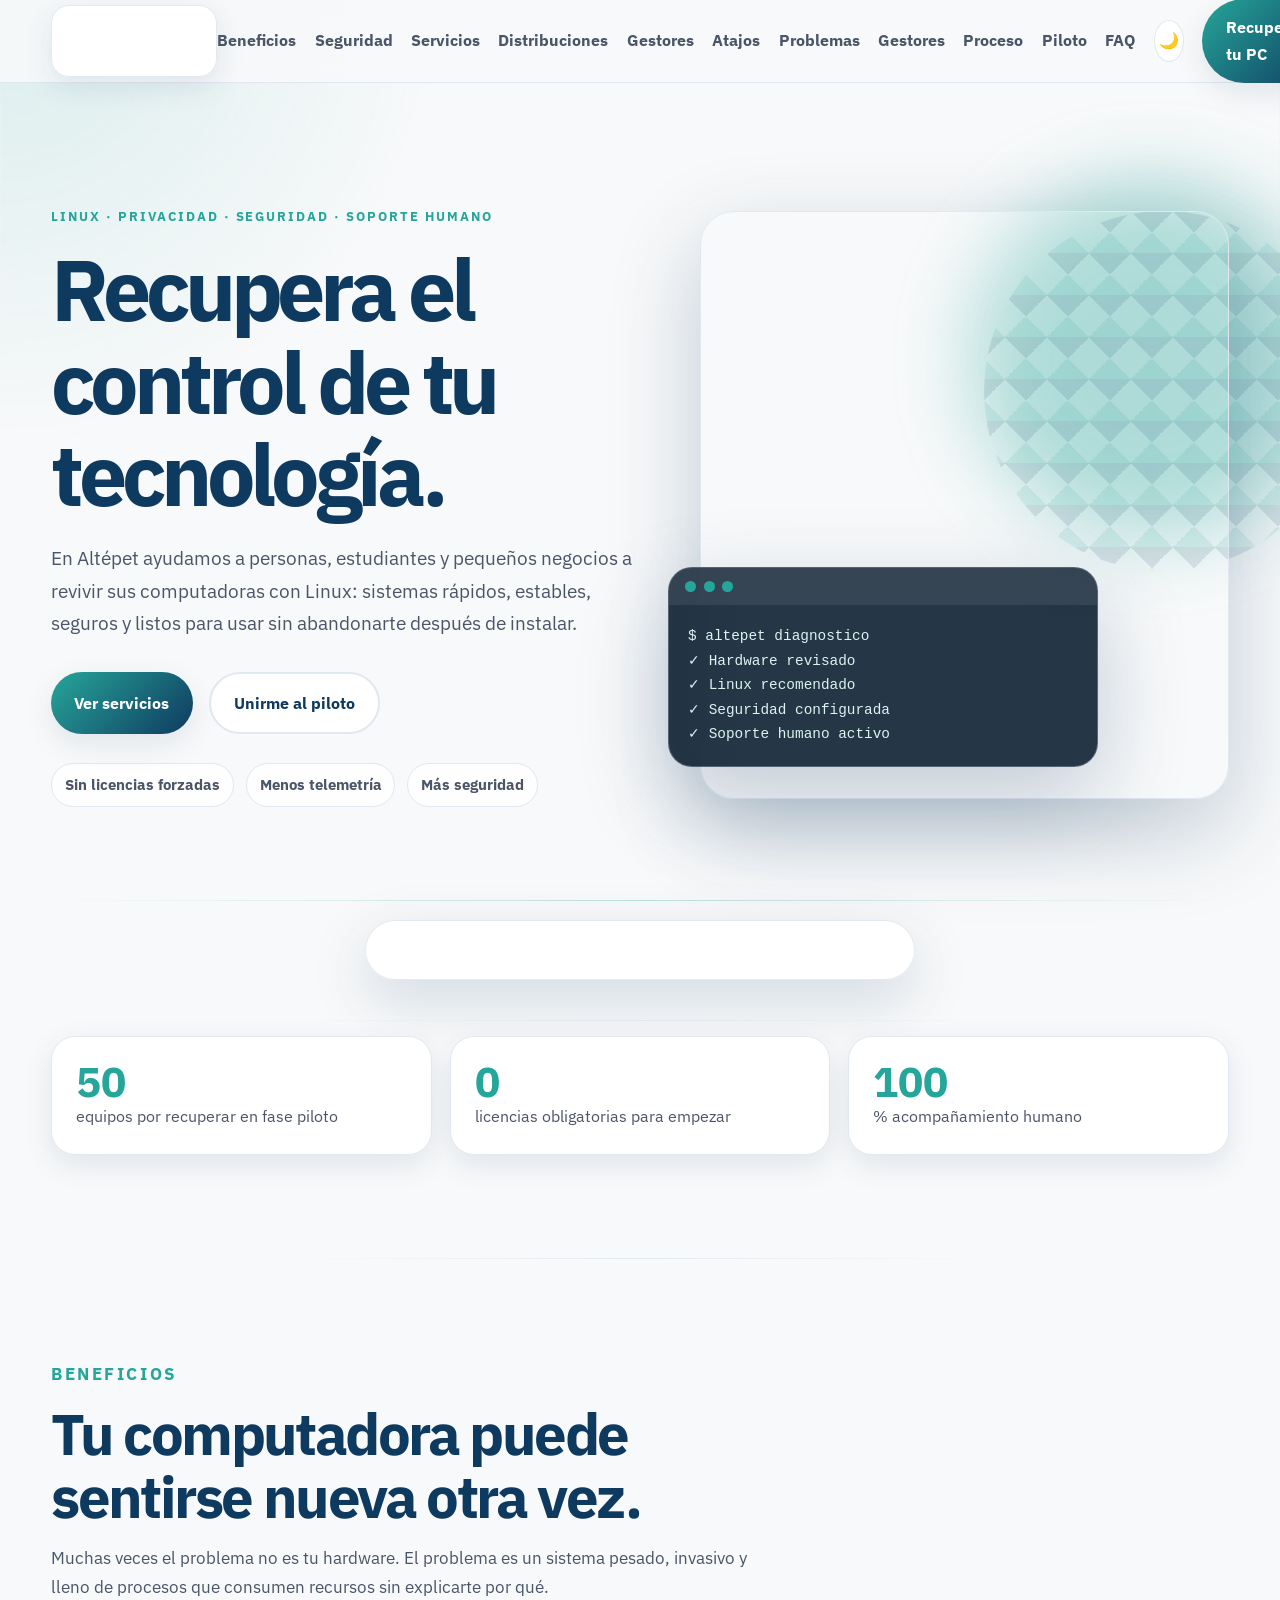
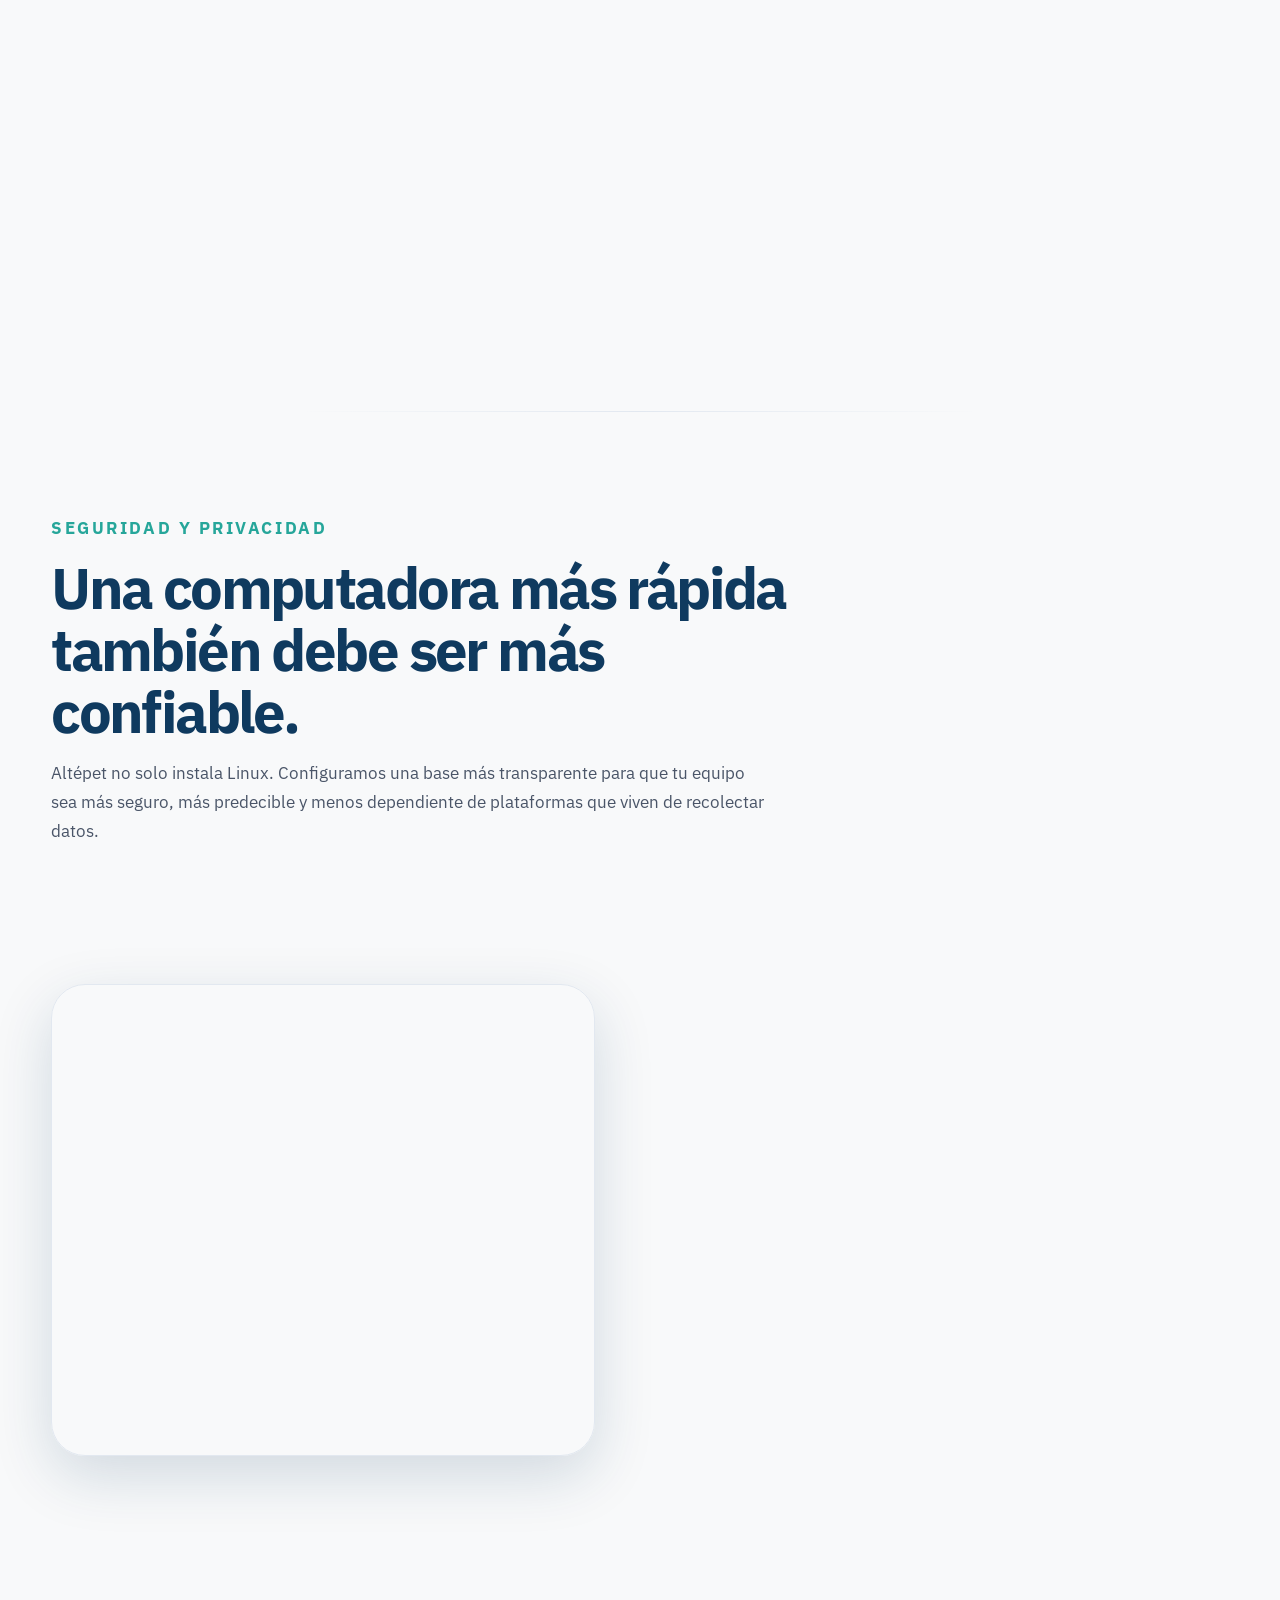
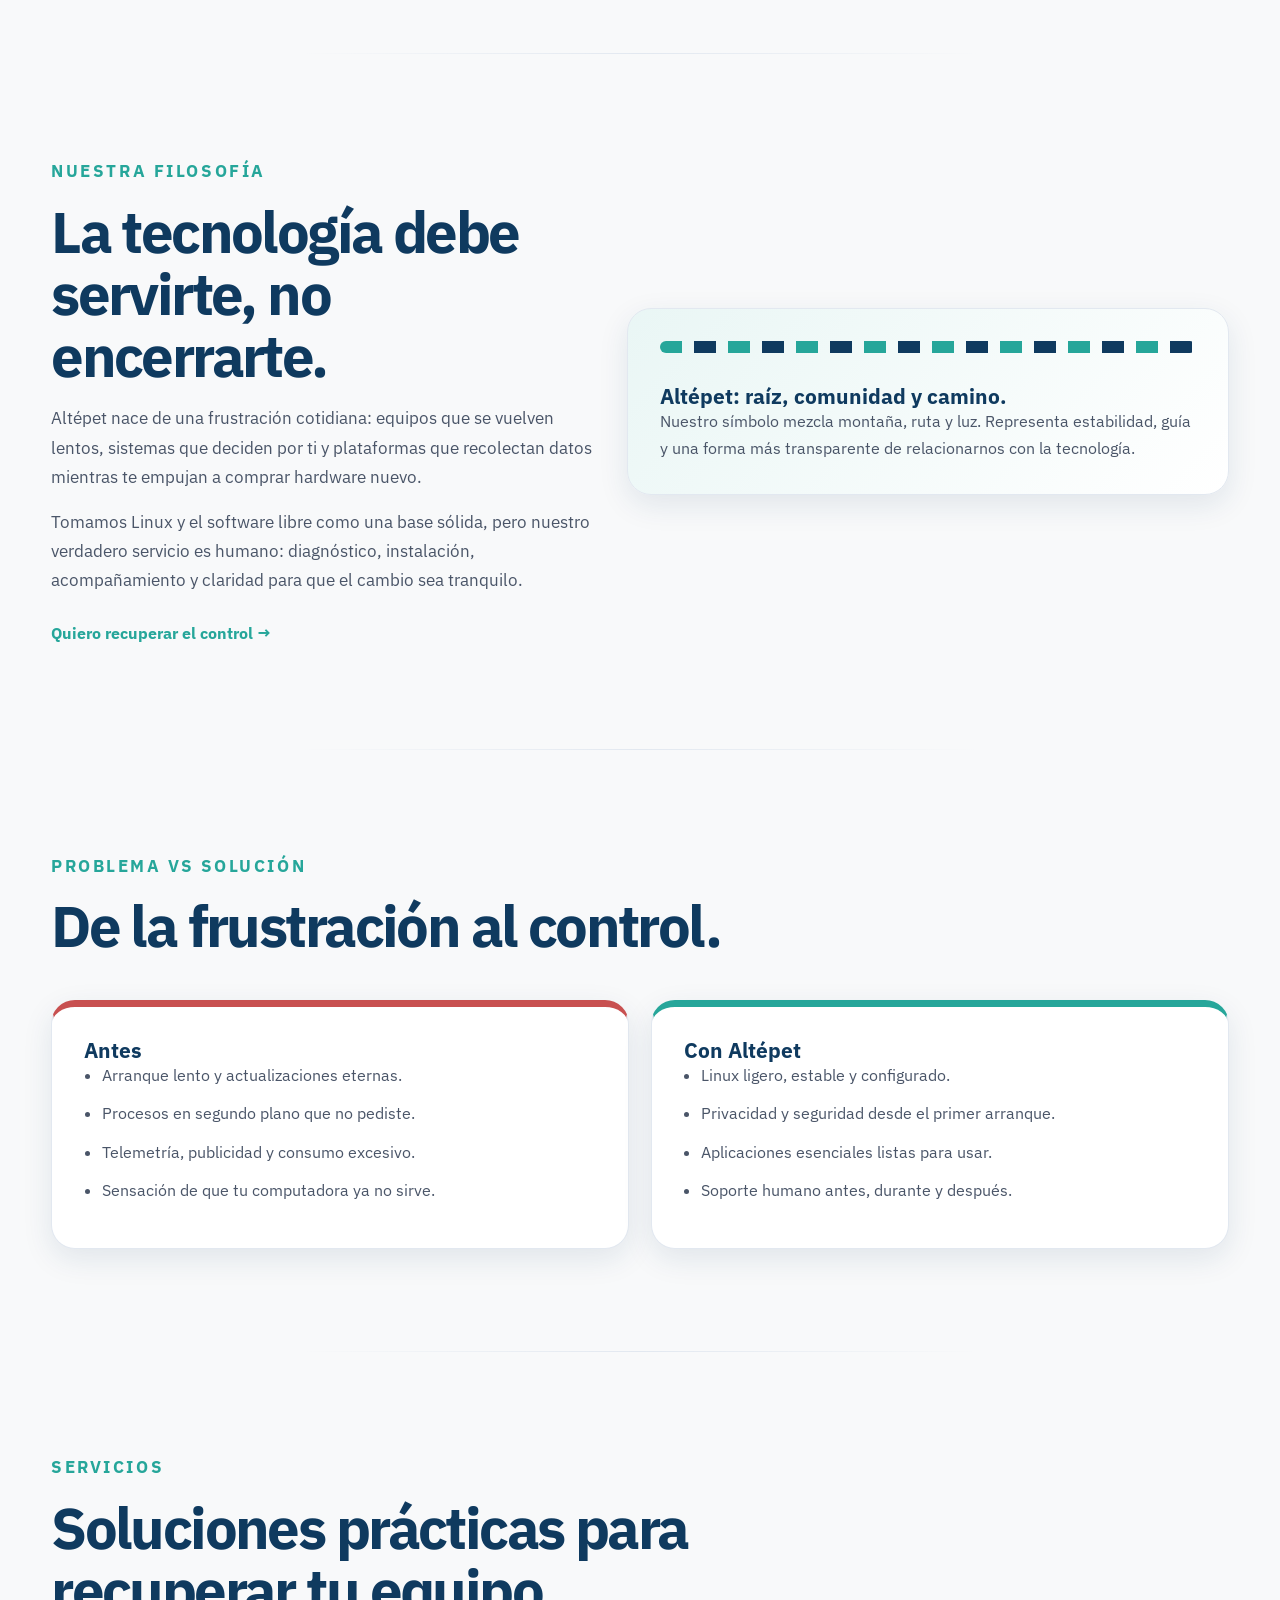
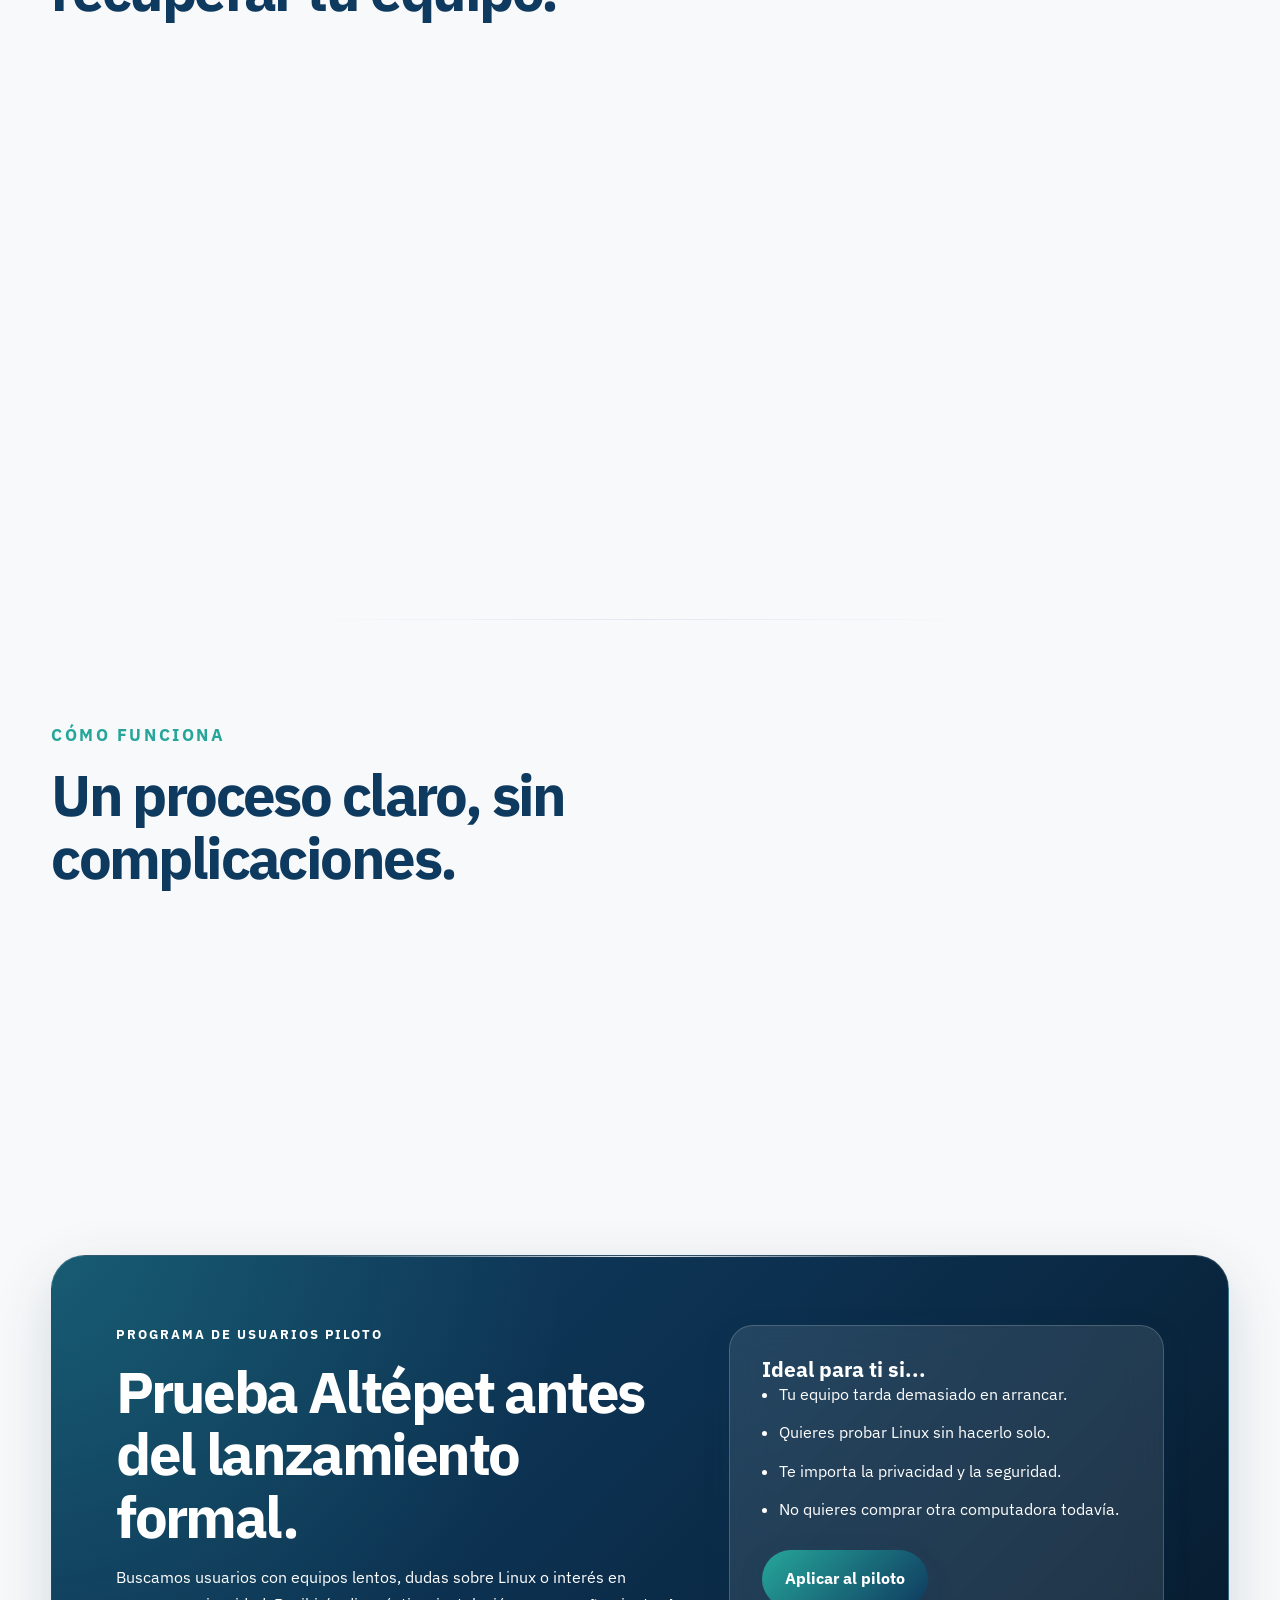
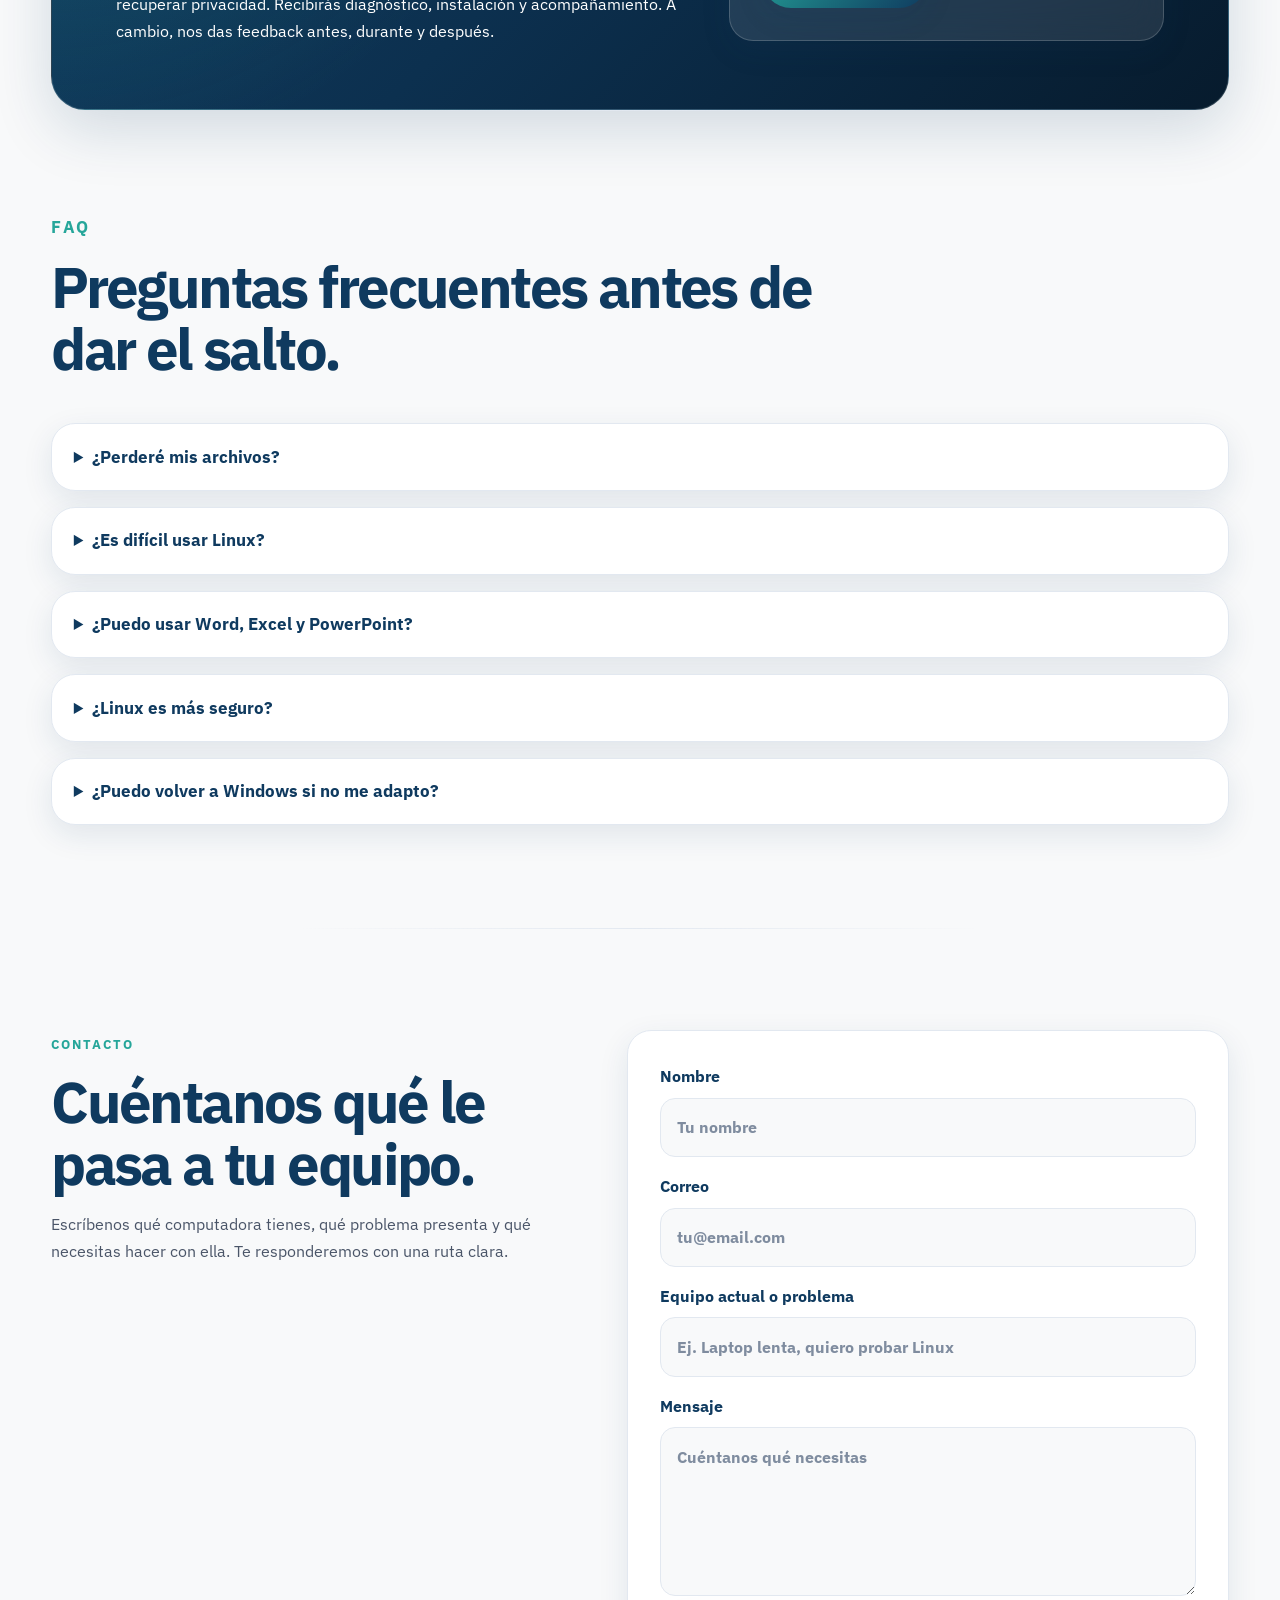
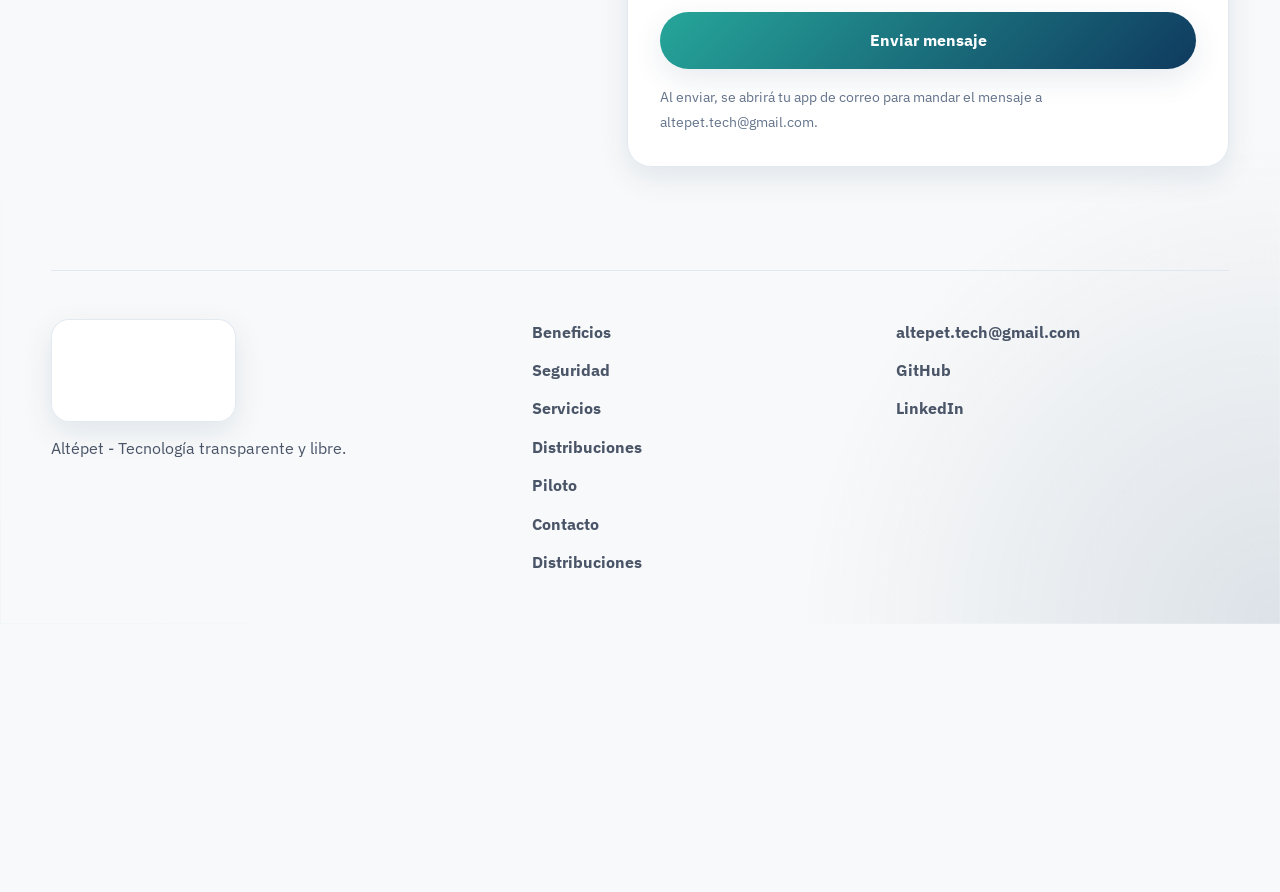
==== commit 50509dab: "update: test update" ====
--- a/index.html
+++ b/index.html
@@ -3,27 +3,47 @@
 <head>
     <meta charset="UTF-8">
     <meta name="viewport" content="width=device-width, initial-scale=1.0">
-    <title>Altépet | Tecnología rápida, estable y libre</title>
-
-    <meta name="description" content="Altépet ayuda a recuperar el control de tu computadora mediante Linux, privacidad, soporte humano y optimización de equipos lentos.">
-    <meta name="keywords" content="Altépet, Linux, soporte Linux, software libre, migración Linux, optimización PC, privacidad digital, computadoras lentas">
+    <title>Altépet | Soporte Linux, privacidad y software libre en México</title>
+
+    <meta name="description" content="Altépet ayuda a recuperar el control de tu computadora con Linux, privacidad, seguridad, optimización de equipos lentos y soporte humano en México.">
+    <meta name="keywords" content="Linux México, soporte Linux México, migración Linux, optimizar laptop vieja, software libre, privacidad digital, seguridad Linux, Altépet">
     <meta name="author" content="Altépet">
+    <meta name="theme-color" content="#0F3A5F">
 
     <meta property="og:title" content="Altépet | Tecnología rápida, estable y libre">
-    <meta property="og:description" content="Recupera el control de tu tecnología con Linux simple, estable y con soporte humano.">
+    <meta property="og:description" content="Recupera el control de tu computadora con Linux, privacidad y soporte humano.">
     <meta property="og:type" content="website">
     <meta property="og:image" content="assets/logo-altepet.png">
+    
+    <link rel="canonical" href="https://altepet.tech/">
+    <link rel="manifest" href="manifest.json">
+    <meta name="robots" content="index, follow">
+    <meta name="keywords" content="Linux México, soporte Linux México, migración Linux, optimizar laptop vieja, software libre, privacidad digital, seguridad Linux">
+
+    <meta property="og:title" content="Altépet | Soporte Linux, privacidad y software libre en México">
+    <meta property="og:description" content="Altépet ayuda a recuperar el control de tu computadora con Linux, privacidad, seguridad, optimización de equipos lentos y soporte humano en México.">
+    <meta property="og:type" content="website">
+    <meta property="og:url" content="https://altepet.tech/">
+    <meta property="og:image" content="https://altepet.tech/assets/logo-altepet.png">
+
+    <meta name="twitter:card" content="summary_large_image">
+    <meta name="twitter:title" content="Altépet | Soporte Linux, privacidad y software libre en México">
+    <meta name="twitter:description" content="Altépet ayuda a recuperar el control de tu computadora con Linux, privacidad, seguridad, optimización de equipos lentos y soporte humano en México.">
+    <meta name="twitter:image" content="https://altepet.tech/assets/logo-altepet.png">
+
+    <script type="application/ld+json">{"@context": "https://schema.org", "@type": "Organization", "name": "Altépet", "url": "https://altepet.tech", "email": "altepet.tech@gmail.com", "description": "Tecnología rápida, estable y libre con Linux, privacidad y soporte humano.", "logo": "https://altepet.tech/assets/logo-altepet.png"}</script>
 
     <link rel="icon" href="assets/logo-altepet.png">
-    <link rel="stylesheet" href="style.css">
+    <link rel="stylesheet" href="css/style.css">
 </head>
 
 <body>
+    <a class="skip-link" href="#contenido">Saltar al contenido</a>
 
     <header class="site-header" id="siteHeader">
-        <nav class="navbar">
-            <a href="#" class="brand" aria-label="Inicio Altépet">
-                <span class="logo-frame">
+        <nav class="navbar" aria-label="Navegación principal">
+            <a href="index.html" class="brand" aria-label="Altépet inicio">
+                <span class="logo-shell">
                     <img src="assets/logo-altepet.png" alt="Logo Altépet">
                 </span>
             </a>
@@ -35,13 +55,19 @@
             </button>
 
             <div class="nav-menu" id="navMenu">
-                <a href="#significado">Qué significa</a>
                 <a href="#beneficios">Beneficios</a>
+                <a href="#seguridad">Seguridad</a>
                 <a href="#servicios">Servicios</a>
-                <a href="#funciona">Cómo funciona</a>
+                <a href="distribuciones.html">Distribuciones</a>
+            <a href="gestores.html">Gestores</a>
+                <a href="atajos.html">Atajos</a>
+                <a href="problemas-comunes.html">Problemas</a>
+                <a href="gestores.html">Gestores</a>
+                <a href="#funciona">Proceso</a>
+                <a href="#piloto">Piloto</a>
                 <a href="#faq">FAQ</a>
 
-                <button class="theme-toggle" id="themeToggle" aria-label="Cambiar tema">
+                <button class="theme-toggle" id="themeToggle" type="button" aria-label="Cambiar tema">
                     <span id="themeIcon">🌙</span>
                 </button>
 
@@ -50,178 +76,176 @@
         </nav>
     </header>
 
-    <main>
-
+    <main id="contenido">
         <section class="hero">
-            <div class="hero-pattern" aria-hidden="true"></div>
-
-            <div class="hero-content fade-up">
-                <p class="eyebrow">Linux · privacidad · soporte humano</p>
+            <div class="mesh mesh-one" aria-hidden="true"></div>
+            <div class="codex-orb" aria-hidden="true"></div>
+
+            <div class="hero-copy reveal-left">
+                <p class="eyebrow">Linux · privacidad · seguridad · soporte humano</p>
                 <h1>Recupera el control de tu tecnología.</h1>
-                <p class="hero-copy">
+                <p class="hero-text">
                     En Altépet ayudamos a personas, estudiantes y pequeños negocios a revivir sus computadoras con Linux:
-                    rápido, estable, libre y acompañado por soporte humano.
+                    sistemas rápidos, estables, seguros y listos para usar sin abandonarte después de instalar.
                 </p>
 
                 <div class="hero-actions">
-                    <a href="#servicios" class="btn btn-primary">Ver servicios</a>
-                    <a href="#piloto" class="btn btn-secondary">Unirme al piloto</a>
+                    <a class="btn btn-primary" href="#servicios">Ver servicios</a>
+                    <a class="btn btn-secondary" href="#piloto">Unirme al piloto</a>
                 </div>
 
-                <div class="trust-row">
+                <div class="hero-badges" aria-label="Beneficios rápidos">
                     <span>Sin licencias forzadas</span>
                     <span>Menos telemetría</span>
-                    <span>Más vida para tu equipo</span>
+                    <span>Más seguridad</span>
                 </div>
             </div>
 
-            <div class="hero-visual fade-up">
-                <img
-                    src="https://images.unsplash.com/photo-1516321318423-f06f85e504b3?auto=format&fit=crop&w=1100&q=80"
-                    alt="Persona usando una laptop con tecnología moderna"
-                    loading="eager"
-                >
-
-                <div class="hero-terminal">
-                    <div class="terminal-dots">
-                        <span></span><span></span><span></span>
+            <div class="hero-visual reveal-right">
+                <div class="visual-card">
+                    <img src="https://images.unsplash.com/photo-1516321318423-f06f85e504b3?auto=format&fit=crop&w=1100&q=80" alt="Persona usando una laptop para trabajo digital" loading="eager">
+                    <div class="terminal-card" aria-label="Resumen técnico Altépet">
+                        <div class="terminal-top">
+                            <span></span><span></span><span></span>
+                        </div>
+                        <pre><code>$ altepet diagnostico
+✓ Hardware revisado
+✓ Linux recomendado
+✓ Seguridad configurada
+✓ Soporte humano activo</code></pre>
                     </div>
-                    <pre><code>$ altepet recuperar-pc
-✓ Diagnóstico completo
-✓ Linux recomendado
-✓ Privacidad configurada
-✓ Soporte humano activo</code></pre>
                 </div>
             </div>
         </section>
 
-        <section class="section logo-section fade-up">
+        <section class="logo-stage section reveal-up">
             <div class="logo-showcase">
                 <img src="assets/logo-altepet.png" alt="Logo completo de Altépet">
             </div>
         </section>
 
-        <section id="significado" class="section meaning">
-            <div class="meaning-copy fade-up">
-                <p class="eyebrow">Identidad</p>
-                <h2>Altépet: comunidad, territorio y tecnología libre.</h2>
-                <p>
-                    El nombre Altépet se inspira en la idea de territorio, comunidad y raíz. Lo usamos porque creemos que la tecnología debe construirse alrededor de las personas, no alrededor de plataformas que las encierran.
-                </p>
-                <p>
-                    Nuestro símbolo une montaña, camino y luz: estabilidad, guía y una forma más transparente de usar la tecnología.
-                </p>
-            </div>
-
-            <div class="meaning-card fade-up">
-                <h3>Tecnología con raíz humana</h3>
-                <p>
-                    No queremos que Linux sea algo reservado para expertos. Queremos convertirlo en una experiencia clara, útil y acompañada para usuarios reales.
-                </p>
-            </div>
-        </section>
-
-        <section class="impact section fade-up" aria-label="Indicadores de impacto">
-            <div class="impact-card">
-                <strong>+50</strong>
+        <section class="stats section" aria-label="Indicadores de Altépet">
+            <article class="stat-card reveal-up">
+                <strong class="counter" data-target="50">0</strong>
                 <span>equipos por recuperar en fase piloto</span>
-            </div>
-
-            <div class="impact-card">
-                <strong>0</strong>
+            </article>
+            <article class="stat-card reveal-up">
+                <strong class="counter" data-target="0">0</strong>
                 <span>licencias obligatorias para empezar</span>
-            </div>
-
-            <div class="impact-card">
-                <strong>100%</strong>
-                <span>acompañamiento humano durante la migración</span>
-            </div>
+            </article>
+            <article class="stat-card reveal-up">
+                <strong class="counter" data-target="100">0</strong>
+                <span>% acompañamiento humano</span>
+            </article>
         </section>
 
         <section id="beneficios" class="section">
-            <div class="section-header fade-up">
+            <div class="section-header reveal-up">
                 <p class="eyebrow">Beneficios</p>
                 <h2>Tu computadora puede sentirse nueva otra vez.</h2>
                 <p>
-                    Muchas veces el problema no es tu equipo. El problema es un sistema pesado, invasivo y lleno de procesos que no necesitas.
-                </p>
-            </div>
-
-            <div class="benefits-grid">
-                <article class="feature-card fade-up">
-                    <span class="feature-icon">⚡</span>
+                    Muchas veces el problema no es tu hardware. El problema es un sistema pesado,
+                    invasivo y lleno de procesos que consumen recursos sin explicarte por qué.
+                </p>
+            </div>
+
+            <div class="card-grid four stagger">
+                <article class="info-card">
+                    <span class="icon">⚡</span>
                     <h3>Más velocidad</h3>
-                    <p>Instalamos sistemas ligeros que aprovechan mejor tu memoria, procesador y almacenamiento.</p>
-                </article>
-
-                <article class="feature-card fade-up">
-                    <span class="feature-icon">🛡️</span>
+                    <p>Instalamos sistemas ligeros que aprovechan mejor memoria, procesador y almacenamiento.</p>
+                </article>
+
+                <article class="info-card">
+                    <span class="icon">🛡️</span>
                     <h3>Más privacidad</h3>
-                    <p>Reducimos telemetría y configuramos el equipo pensando en tus datos, no en anuncios.</p>
-                </article>
-
-                <article class="feature-card fade-up">
-                    <span class="feature-icon">🌱</span>
+                    <p>Reducimos telemetría innecesaria y configuramos tu equipo pensando en tus datos.</p>
+                </article>
+
+                <article class="info-card">
+                    <span class="icon">🌱</span>
                     <h3>Menos obsolescencia</h3>
-                    <p>Alargamos la vida útil de computadoras que aún pueden trabajar perfectamente.</p>
-                </article>
-
-                <article class="feature-card fade-up">
-                    <span class="feature-icon">🧭</span>
+                    <p>Alargamos la vida útil de equipos que todavía pueden trabajar perfectamente.</p>
+                </article>
+
+                <article class="info-card">
+                    <span class="icon">🧭</span>
                     <h3>Menos confusión</h3>
                     <p>Te explicamos lo necesario en lenguaje claro. Linux no debe sentirse intimidante.</p>
                 </article>
             </div>
         </section>
 
-        <section class="section image-band">
-            <div class="image-card fade-up">
-                <img
-                    src="https://images.unsplash.com/photo-1518770660439-4636190af475?auto=format&fit=crop&w=1100&q=80"
-                    alt="Circuitos electrónicos que representan tecnología moderna"
-                    loading="lazy"
-                >
-            </div>
-
-            <div class="image-copy fade-up">
-                <p class="eyebrow">Software libre</p>
-                <h2>Privacidad y rendimiento sin complicarte la vida.</h2>
-                <p>
-                    Usamos Linux como base porque es estable, flexible y transparente. Pero el valor de Altépet no es solo instalar un sistema: es entregarte una computadora lista, entendible y acompañada.
-                </p>
+        <section id="seguridad" class="section security">
+            <div class="section-header reveal-up">
+                <p class="eyebrow">Seguridad y privacidad</p>
+                <h2>Una computadora más rápida también debe ser más confiable.</h2>
+                <p>
+                    Altépet no solo instala Linux. Configuramos una base más transparente para que tu equipo sea más seguro,
+                    más predecible y menos dependiente de plataformas que viven de recolectar datos.
+                </p>
+            </div>
+
+            <div class="security-layout">
+                <div class="security-image reveal-left">
+                    <img src="https://images.unsplash.com/photo-1563986768494-4dee2763ff3f?auto=format&fit=crop&w=1100&q=80" alt="Seguridad digital y protección de datos" loading="lazy">
+                </div>
+
+                <div class="security-cards stagger">
+                    <article class="info-card">
+                        <span class="icon">🔒</span>
+                        <h3>Modelo de permisos</h3>
+                        <p>Linux separa mejor permisos de usuario, sistema y aplicaciones para reducir riesgos comunes.</p>
+                    </article>
+
+                    <article class="info-card">
+                        <span class="icon">👁️</span>
+                        <h3>Menos rastreo</h3>
+                        <p>Configuramos opciones para disminuir telemetría y servicios innecesarios desde el inicio.</p>
+                    </article>
+
+                    <article class="info-card">
+                        <span class="icon">⚙️</span>
+                        <h3>Software transparente</h3>
+                        <p>Priorizamos herramientas open-source revisadas por comunidades y mantenidas públicamente.</p>
+                    </article>
+                </div>
             </div>
         </section>
 
         <section id="filosofia" class="section philosophy">
-            <div class="philosophy-copy fade-up">
+            <div class="philosophy-copy reveal-left">
                 <p class="eyebrow">Nuestra filosofía</p>
                 <h2>La tecnología debe servirte, no encerrarte.</h2>
                 <p>
-                    Altépet nace como respuesta a una desconexión cada vez más común: usuarios que ya no saben qué hace su computadora, por qué se vuelve lenta o qué datos está enviando.
-                </p>
-                <p>
-                    Nos inspiramos en el modelo de soporte open-source que hizo fuerte a Red Hat en empresas, pero lo adaptamos para hogares, estudiantes y pequeños negocios.
-                </p>
-                <a href="#contacto" class="inline-link">Quiero recuperar el control →</a>
-            </div>
-
-            <div class="codex-panel fade-up">
-                <div class="codex-line"></div>
-                <h3>Libre no significa complicado.</h3>
-                <p>
-                    Significa que tu equipo trabaja para ti: sin empujarte a cambiar hardware, sin depender de licencias cerradas y sin esconder lo que ocurre detrás de la pantalla.
-                </p>
-            </div>
+                    Altépet nace de una frustración cotidiana: equipos que se vuelven lentos, sistemas que deciden por ti y
+                    plataformas que recolectan datos mientras te empujan a comprar hardware nuevo.
+                </p>
+                <p>
+                    Tomamos Linux y el software libre como una base sólida, pero nuestro verdadero servicio es humano:
+                    diagnóstico, instalación, acompañamiento y claridad para que el cambio sea tranquilo.
+                </p>
+                <a href="#contacto" class="text-link">Quiero recuperar el control →</a>
+            </div>
+
+            <aside class="codex-panel reveal-right">
+                <div class="codex-line" aria-hidden="true"></div>
+                <h3>Altépet: raíz, comunidad y camino.</h3>
+                <p>
+                    Nuestro símbolo mezcla montaña, ruta y luz. Representa estabilidad, guía y una forma más transparente
+                    de relacionarnos con la tecnología.
+                </p>
+            </aside>
         </section>
 
         <section class="section compare">
-            <div class="section-header fade-up">
+            <div class="section-header reveal-up">
                 <p class="eyebrow">Problema vs solución</p>
                 <h2>De la frustración al control.</h2>
             </div>
 
             <div class="compare-grid">
-                <article class="compare-card problem-card fade-up">
+                <article class="compare-card problem reveal-left">
                     <h3>Antes</h3>
                     <ul>
                         <li>Arranque lento y actualizaciones eternas.</li>
@@ -231,12 +255,12 @@
                     </ul>
                 </article>
 
-                <article class="compare-card solution-card fade-up">
+                <article class="compare-card solution reveal-right">
                     <h3>Con Altépet</h3>
                     <ul>
                         <li>Linux ligero, estable y configurado.</li>
+                        <li>Privacidad y seguridad desde el primer arranque.</li>
                         <li>Aplicaciones esenciales listas para usar.</li>
-                        <li>Privacidad y rendimiento como prioridad.</li>
                         <li>Soporte humano antes, durante y después.</li>
                     </ul>
                 </article>
@@ -244,135 +268,90 @@
         </section>
 
         <section id="servicios" class="section">
-            <div class="section-header fade-up">
+            <div class="section-header reveal-up">
                 <p class="eyebrow">Servicios</p>
                 <h2>Soluciones prácticas para recuperar tu equipo.</h2>
             </div>
 
-            <div class="services-grid">
-                <article class="service-card fade-up">
-                    <img
-                        src="https://images.unsplash.com/photo-1525547719571-a2d4ac8945e2?auto=format&fit=crop&w=800&q=80"
-                        alt="Laptop lista para trabajo"
-                        loading="lazy"
-                    >
+            <div class="services-grid stagger">
+                <article class="service-card">
+                    <img src="https://images.unsplash.com/photo-1525547719571-a2d4ac8945e2?auto=format&fit=crop&w=900&q=80" alt="Laptop preparada para trabajo" loading="lazy">
                     <div>
                         <span>01</span>
-                        <h3>Instalación y migración a Linux</h3>
-                        <p>Respaldamos tus archivos importantes, instalamos una distribución adecuada y dejamos tu equipo listo para estudiar, trabajar o navegar.</p>
+                        <h3>Instalación y migración</h3>
+                        <p>Respaldamos tus archivos importantes, instalamos una distribución adecuada y dejamos tu equipo listo.</p>
                     </div>
                 </article>
 
-                <article class="service-card fade-up">
-                    <img
-                        src="https://images.unsplash.com/photo-1498050108023-c5249f4df085?auto=format&fit=crop&w=800&q=80"
-                        alt="Computadora con código y herramientas digitales"
-                        loading="lazy"
-                    >
+                <article class="service-card">
+                    <img src="https://images.unsplash.com/photo-1518770660439-4636190af475?auto=format&fit=crop&w=900&q=80" alt="Circuitos que representan optimización tecnológica" loading="lazy">
                     <div>
                         <span>02</span>
                         <h3>Optimización de equipos lentos</h3>
-                        <p>Revisamos recursos, limpiamos configuraciones innecesarias y elegimos un sistema que aproveche mejor tu hardware.</p>
+                        <p>Revisamos recursos, reducimos carga innecesaria y elegimos un sistema que aproveche tu hardware.</p>
                     </div>
                 </article>
 
-                <article class="service-card fade-up">
-                    <img
-                        src="https://images.unsplash.com/photo-1552664730-d307ca884978?auto=format&fit=crop&w=800&q=80"
-                        alt="Equipo de soporte trabajando con usuarios"
-                        loading="lazy"
-                    >
+                <article class="service-card">
+                    <img src="https://images.unsplash.com/photo-1552664730-d307ca884978?auto=format&fit=crop&w=900&q=80" alt="Equipo dando soporte técnico" loading="lazy">
                     <div>
                         <span>03</span>
                         <h3>Soporte remoto y humano</h3>
-                        <p>Resolvemos dudas, configuramos programas y te acompañamos para que no dependas de tutoriales confusos.</p>
+                        <p>Resolvemos dudas, configuramos programas y te acompañamos sin tecnicismos innecesarios.</p>
                     </div>
                 </article>
             </div>
         </section>
 
-        <section id="funciona" class="section process">
-            <div class="section-header fade-up">
+        <section id="funciona" class="section">
+            <div class="section-header reveal-up">
                 <p class="eyebrow">Cómo funciona</p>
-                <h2>Un camino claro para dejar de pelearte con tu computadora.</h2>
-            </div>
-
-            <div class="timeline">
-                <div class="timeline-item fade-up">
+                <h2>Un proceso claro, sin complicaciones.</h2>
+            </div>
+
+            <div class="timeline stagger">
+                <article class="timeline-item">
                     <span>1</span>
                     <h3>Diagnóstico</h3>
-                    <p>Nos cuentas qué falla, qué equipo tienes y qué necesitas hacer todos los días.</p>
-                </div>
-
-                <div class="timeline-item fade-up">
+                    <p>Revisamos tu equipo, tus necesidades y el problema principal.</p>
+                </article>
+
+                <article class="timeline-item">
                     <span>2</span>
-                    <h3>Elegimos tu distribución</h3>
-                    <p>Seleccionamos una versión de Linux adecuada para tu hardware y nivel de experiencia.</p>
-                </div>
-
-                <div class="timeline-item fade-up">
+                    <h3>Elegimos Linux contigo</h3>
+                    <p>Seleccionamos una distribución adecuada para tu hardware y forma de trabajo.</p>
+                </article>
+
+                <article class="timeline-item">
                     <span>3</span>
                     <h3>Instalación experta</h3>
-                    <p>Configuramos sistema, navegador, oficina, multimedia, privacidad y actualizaciones.</p>
-                </div>
-
-                <div class="timeline-item fade-up">
+                    <p>Configuramos sistema, programas, privacidad, actualizaciones y apariencia.</p>
+                </article>
+
+                <article class="timeline-item">
                     <span>4</span>
                     <h3>Soporte continuo</h3>
-                    <p>Te acompañamos después de la entrega para resolver dudas y ajustar lo necesario.</p>
-                </div>
-            </div>
-        </section>
-
-        <section class="section story">
-            <div class="section-header fade-up">
-                <p class="eyebrow">El camino de Altépet</p>
-                <h2>Una respuesta contra la obsolescencia programada.</h2>
-            </div>
-
-            <div class="story-grid">
-                <div class="story-step fade-up">Software cada vez más pesado</div>
-                <div class="story-step fade-up">Usuarios frustrados</div>
-                <div class="story-step fade-up">Linux como alternativa real</div>
-                <div class="story-step fade-up">Soporte humano para hacerlo simple</div>
-                <div class="story-step fade-up">Altépet: tecnología libre para todos</div>
-            </div>
-        </section>
-
-        <section class="section testimonials">
-            <div class="section-header fade-up">
-                <p class="eyebrow">Voces del piloto</p>
-                <h2>Historias que queremos multiplicar.</h2>
-            </div>
-
-            <div class="testimonial-grid">
-                <article class="testimonial-card fade-up">
-                    <p>“Pensé que mi laptop ya no servía. Después de la instalación volvió a sentirse rápida para clases, documentos y videollamadas.”</p>
-                    <strong>Usuario piloto</strong>
-                </article>
-
-                <article class="testimonial-card fade-up">
-                    <p>“Lo mejor fue que no me dejaron solo. Me explicaron qué cambió y cómo usar el sistema sin hablarme como si fuera experto.”</p>
-                    <strong>Usuario piloto</strong>
-                </article>
-            </div>
-        </section>
-
-        <section id="piloto" class="section pilot">
-            <div class="pilot-content fade-up">
+                    <p>Te acompañamos para que puedas usar tu equipo con confianza.</p>
+                </article>
+            </div>
+        </section>
+
+        <section id="piloto" class="section pilot reveal-up">
+            <div>
                 <p class="eyebrow">Programa de usuarios piloto</p>
                 <h2>Prueba Altépet antes del lanzamiento formal.</h2>
                 <p>
-                    Buscamos personas con equipos lentos, dudas sobre Linux o interés en recuperar privacidad. Recibirás diagnóstico, instalación y acompañamiento. A cambio, nos das feedback antes, durante y después del servicio.
-                </p>
-            </div>
-
-            <div class="pilot-card fade-up">
+                    Buscamos usuarios con equipos lentos, dudas sobre Linux o interés en recuperar privacidad.
+                    Recibirás diagnóstico, instalación y acompañamiento. A cambio, nos das feedback antes, durante y después.
+                </p>
+            </div>
+
+            <div class="pilot-card">
                 <h3>Ideal para ti si...</h3>
                 <ul>
                     <li>Tu equipo tarda demasiado en arrancar.</li>
                     <li>Quieres probar Linux sin hacerlo solo.</li>
-                    <li>Te importa la privacidad.</li>
+                    <li>Te importa la privacidad y la seguridad.</li>
                     <li>No quieres comprar otra computadora todavía.</li>
                 </ul>
                 <a href="#contacto" class="btn btn-primary">Aplicar al piloto</a>
@@ -380,49 +359,50 @@
         </section>
 
         <section id="faq" class="section">
-            <div class="section-header fade-up">
+            <div class="section-header reveal-up">
                 <p class="eyebrow">FAQ</p>
                 <h2>Preguntas frecuentes antes de dar el salto.</h2>
             </div>
 
-            <div class="faq-list fade-up">
+            <div class="faq-list reveal-up">
                 <details>
                     <summary>¿Perderé mis archivos?</summary>
-                    <p>No. Antes de instalar, revisamos tus archivos importantes y hacemos respaldo. La prioridad es conservar tu información.</p>
+                    <p>No. Antes de instalar revisamos tus archivos importantes y hacemos respaldo.</p>
                 </details>
 
                 <details>
                     <summary>¿Es difícil usar Linux?</summary>
-                    <p>No tiene por qué serlo. Elegimos una distribución amigable, la dejamos configurada y te damos una guía básica para iniciar con confianza.</p>
+                    <p>No tiene por qué serlo. Elegimos una distribución amigable, la dejamos configurada y te guiamos.</p>
                 </details>
 
                 <details>
                     <summary>¿Puedo usar Word, Excel y PowerPoint?</summary>
-                    <p>Sí. Puedes usar Microsoft 365 desde el navegador, Google Docs o alternativas como LibreOffice, según tu flujo de trabajo.</p>
+                    <p>Sí. Puedes usar Microsoft 365 en navegador, Google Docs o alternativas como LibreOffice.</p>
+                </details>
+
+                <details>
+                    <summary>¿Linux es más seguro?</summary>
+                    <p>Bien configurado, Linux ofrece un modelo sólido de permisos, actualizaciones centralizadas y menos exposición a malware común.</p>
                 </details>
 
                 <details>
                     <summary>¿Puedo volver a Windows si no me adapto?</summary>
-                    <p>Sí. Podemos hablar de opciones antes de instalar. También podemos configurar arranque dual cuando el equipo y tus necesidades lo permitan.</p>
+                    <p>Sí. Antes de instalar podemos hablar de respaldo, arranque dual o rutas de regreso.</p>
                 </details>
-
-                <details>
-                    <summary>¿Linux sirve para trabajo, escuela y videollamadas?</summary>
-                    <p>Sí. Navegador, correo, documentos, videollamadas, programación, multimedia y tareas diarias funcionan muy bien en equipos correctamente configurados.</p>
-                </details>
             </div>
         </section>
 
         <section id="contacto" class="section contact">
-            <div class="contact-copy fade-up">
+            <div class="contact-copy reveal-left">
                 <p class="eyebrow">Contacto</p>
                 <h2>Cuéntanos qué le pasa a tu equipo.</h2>
                 <p>
-                    Escríbenos qué computadora tienes, qué problema presenta y qué necesitas hacer con ella. Te responderemos con una ruta clara.
-                </p>
-            </div>
-
-            <form class="contact-form fade-up" action="mailto:altepet.tech@gmail.com" method="post" enctype="text/plain">
+                    Escríbenos qué computadora tienes, qué problema presenta y qué necesitas hacer con ella.
+                    Te responderemos con una ruta clara.
+                </p>
+            </div>
+
+            <form class="contact-form reveal-right" action="mailto:altepet.tech@gmail.com" method="post" enctype="text/plain">
                 <label>
                     Nombre
                     <input type="text" name="nombre" placeholder="Tu nombre" required>
@@ -435,7 +415,7 @@
 
                 <label>
                     Equipo actual o problema
-                    <input type="text" name="equipo" placeholder="Ej. Laptop lenta, Windows tarda mucho, quiero probar Linux" required>
+                    <input type="text" name="equipo" placeholder="Ej. Laptop lenta, quiero probar Linux" required>
                 </label>
 
                 <label>
@@ -444,37 +424,38 @@
                 </label>
 
                 <button class="btn btn-primary" type="submit">Enviar mensaje</button>
+                <p class="form-note">Al enviar, se abrirá tu app de correo para mandar el mensaje a altepet.tech@gmail.com.</p>
             </form>
         </section>
-
     </main>
 
     <footer class="site-footer">
-        <div class="footer-main">
-            <a href="#" class="footer-logo">
-                <span class="logo-frame">
+        <div>
+            <a href="index.html" class="footer-logo">
+                <span class="logo-shell">
                     <img src="assets/logo-altepet.png" alt="Logo Altépet">
                 </span>
             </a>
             <p>Altépet - Tecnología transparente y libre.</p>
         </div>
 
+        <nav class="footer-links" aria-label="Enlaces de pie de página">
+            <a href="#beneficios">Beneficios</a>
+            <a href="#seguridad">Seguridad</a>
+            <a href="#servicios">Servicios</a>
+                <a href="distribuciones.html">Distribuciones</a>
+            <a href="#piloto">Piloto</a>
+            <a href="#contacto">Contacto</a>
+            <a href="distribuciones.html">Distribuciones</a>
+        </nav>
+
         <div class="footer-links">
-            <a href="#significado">Qué significa</a>
-            <a href="#beneficios">Beneficios</a>
-            <a href="#servicios">Servicios</a>
-            <a href="#piloto">Piloto</a>
-            <a href="#faq">FAQ</a>
-            <a href="#contacto">Contacto</a>
-        </div>
-
-        <div class="footer-social">
-            <a href="#" aria-label="GitHub">GitHub</a>
-            <a href="#" aria-label="LinkedIn">LinkedIn</a>
-            <a href="mailto:altepet.tech@gmail.com">Correo</a>
+            <a href="mailto:altepet.tech@gmail.com">altepet.tech@gmail.com</a>
+            <a href="#">GitHub</a>
+            <a href="#">LinkedIn</a>
         </div>
     </footer>
 
-    <script src="script.js"></script>
+    <script src="js/app.js"></script>
 </body>
 </html>
--- a/css/style.css
+++ b/css/style.css
@@ -0,0 +1,1938 @@
+@import url('https://fonts.googleapis.com/css2?family=IBM+Plex+Sans:wght@400;500;600;700;800&display=swap');
+
+:root {
+    --color-primary: #0F3A5F;
+    --color-accent: #26A69A;
+    --color-gradient: linear-gradient(135deg, #26A69A 0%, #0F3A5F 100%);
+    --color-bg: #F8F9FA;
+    --color-text: #4A5568;
+    --color-border: #E2E8F0;
+
+    --surface: #FFFFFF;
+    --surface-strong: #FFFFFF;
+    --heading: #0F3A5F;
+    --muted: #64748B;
+    --danger: #C85050;
+
+    --logo-bg: rgba(255,255,255,.96);
+    --logo-border: rgba(226,232,240,.95);
+
+    --shadow-sm: 0 10px 30px rgba(15, 58, 95, .10);
+    --shadow-md: 0 20px 60px rgba(15, 58, 95, .16);
+    --shadow-lg: 0 32px 90px rgba(15, 58, 95, .24);
+
+    --radius-sm: 16px;
+    --radius-md: 24px;
+    --radius-lg: 34px;
+
+    --container: min(1180px, 92vw);
+    --space-section: clamp(4.5rem, 8vw, 7rem);
+}
+
+html[data-theme="dark"] {
+    --color-bg: #071B2D;
+    --color-text: #C9D6E2;
+    --color-border: rgba(226, 232, 240, .16);
+
+    --surface: #0D2740;
+    --surface-strong: #112F4C;
+    --heading: #D9F5F1;
+    --muted: #9FB2C6;
+
+    --logo-bg: rgba(248,249,250,.96);
+    --logo-border: rgba(38,166,154,.30);
+
+    --shadow-sm: 0 10px 30px rgba(0,0,0,.24);
+    --shadow-md: 0 20px 60px rgba(0,0,0,.34);
+    --shadow-lg: 0 32px 90px rgba(0,0,0,.48);
+}
+
+* {
+    margin: 0;
+    padding: 0;
+    box-sizing: border-box;
+}
+
+html {
+    scroll-behavior: smooth;
+    scroll-padding-top: 96px;
+}
+
+body {
+    font-family: 'IBM Plex Sans', sans-serif;
+    background:
+        radial-gradient(circle at top left, rgba(38,166,154,.14), transparent 28rem),
+        radial-gradient(circle at bottom right, rgba(15,58,95,.12), transparent 30rem),
+        var(--color-bg);
+    color: var(--color-text);
+    line-height: 1.7;
+    overflow-x: hidden;
+}
+
+body.menu-open {
+    overflow: hidden;
+}
+
+a {
+    color: inherit;
+    text-decoration: none;
+}
+
+img {
+    display: block;
+    max-width: 100%;
+}
+
+button, input, textarea {
+    font: inherit;
+}
+
+.skip-link {
+    position: absolute;
+    top: -100px;
+    left: 1rem;
+    z-index: 9999;
+    padding: .8rem 1rem;
+    border-radius: 999px;
+    background: var(--color-accent);
+    color: white;
+    transition: top .2s ease;
+}
+
+.skip-link:focus {
+    top: 1rem;
+}
+
+.site-header {
+    position: sticky;
+    top: 0;
+    z-index: 1000;
+    background: color-mix(in srgb, var(--color-bg) 90%, transparent);
+    border-bottom: 1px solid var(--color-border);
+    backdrop-filter: blur(18px);
+    transition: box-shadow .25s ease, background .25s ease;
+}
+
+.site-header.scrolled {
+    box-shadow: var(--shadow-sm);
+}
+
+.navbar {
+    width: var(--container);
+    height: 82px;
+    margin: 0 auto;
+    display: flex;
+    align-items: center;
+    justify-content: space-between;
+}
+
+.logo-shell {
+    display: inline-grid;
+    place-items: center;
+    width: 166px;
+    min-height: 58px;
+    padding: .42rem .7rem;
+    border: 1px solid var(--logo-border);
+    border-radius: 18px;
+    background: var(--logo-bg);
+    box-shadow: var(--shadow-sm);
+}
+
+.logo-shell img {
+    width: 100%;
+    height: auto;
+    object-fit: contain;
+}
+
+.nav-menu {
+    display: flex;
+    align-items: center;
+    gap: 1.15rem;
+    font-weight: 700;
+}
+
+.nav-menu a:not(.nav-cta) {
+    color: var(--color-text);
+    position: relative;
+}
+
+.nav-menu a:not(.nav-cta)::after {
+    content: "";
+    position: absolute;
+    left: 0;
+    bottom: -.35rem;
+    width: 0;
+    height: 2px;
+    border-radius: 999px;
+    background: var(--color-accent);
+    transition: width .25s ease;
+}
+
+.nav-menu a:hover::after {
+    width: 100%;
+}
+
+.theme-toggle,
+.menu-toggle {
+    border: 1px solid var(--color-border);
+    background: var(--surface);
+    color: var(--heading);
+    cursor: pointer;
+}
+
+.theme-toggle {
+    display: grid;
+    place-items: center;
+    width: 42px;
+    height: 42px;
+    border-radius: 50%;
+}
+
+.menu-toggle {
+    display: none;
+    width: 46px;
+    height: 46px;
+    border-radius: 14px;
+    padding: .55rem;
+}
+
+.menu-toggle span {
+    display: block;
+    width: 100%;
+    height: 3px;
+    margin: 5px 0;
+    border-radius: 999px;
+    background: var(--heading);
+    transition: transform .25s ease, opacity .25s ease;
+}
+
+.menu-toggle.active span:nth-child(1) {
+    transform: translateY(8px) rotate(45deg);
+}
+
+.menu-toggle.active span:nth-child(2) {
+    opacity: 0;
+}
+
+.menu-toggle.active span:nth-child(3) {
+    transform: translateY(-8px) rotate(-45deg);
+}
+
+.btn,
+.nav-cta {
+    display: inline-flex;
+    align-items: center;
+    justify-content: center;
+    min-height: 52px;
+    padding: .95rem 1.45rem;
+    border: 0;
+    border-radius: 999px;
+    cursor: pointer;
+    font-weight: 800;
+    transition: transform .25s ease, box-shadow .25s ease, background .25s ease;
+}
+
+.nav-cta,
+.btn-primary {
+    color: white;
+    background: var(--color-gradient);
+    box-shadow: var(--shadow-sm);
+}
+
+.btn-secondary {
+    border: 2px solid var(--color-border);
+    background: var(--surface);
+    color: var(--heading);
+}
+
+.btn:hover,
+.nav-cta:hover {
+    transform: translateY(-3px);
+    box-shadow: var(--shadow-md);
+}
+
+.hero {
+    position: relative;
+    width: var(--container);
+    min-height: calc(100vh - 82px);
+    margin: 0 auto;
+    padding: clamp(4.5rem, 8vw, 7rem) 0 clamp(3.5rem, 6vw, 5rem);
+    display: grid;
+    grid-template-columns: 1.05fr .95fr;
+    gap: clamp(2rem, 5vw, 4.2rem);
+    align-items: center;
+}
+
+.mesh {
+    position: absolute;
+    border-radius: 50%;
+    filter: blur(40px);
+    pointer-events: none;
+    opacity: .35;
+}
+
+.mesh-one {
+    right: -8vw;
+    top: 6rem;
+    width: 360px;
+    height: 360px;
+    background: var(--color-accent);
+}
+
+.codex-orb {
+    position: absolute;
+    right: -9vw;
+    top: 8rem;
+    width: 360px;
+    height: 360px;
+    opacity: .11;
+    border-radius: 50%;
+    background-image:
+        linear-gradient(45deg, var(--color-accent) 25%, transparent 25%),
+        linear-gradient(-45deg, var(--color-accent) 25%, transparent 25%),
+        linear-gradient(45deg, transparent 75%, var(--heading) 75%),
+        linear-gradient(-45deg, transparent 75%, var(--heading) 75%);
+    background-size: 42px 42px;
+}
+
+.eyebrow {
+    display: inline-block;
+    margin-bottom: .9rem;
+    color: var(--color-accent);
+    font-size: .82rem;
+    font-weight: 800;
+    letter-spacing: .15em;
+    text-transform: uppercase;
+}
+
+h1, h2, h3 {
+    color: var(--heading);
+    line-height: 1.08;
+}
+
+h1 {
+    max-width: 780px;
+    margin-bottom: 1.35rem;
+    font-size: clamp(3rem, 6.7vw, 5.45rem);
+    letter-spacing: -.06em;
+}
+
+h2 {
+    margin-bottom: 1rem;
+    font-size: clamp(2.05rem, 4.5vw, 3.65rem);
+    letter-spacing: -.045em;
+}
+
+h3 {
+    font-size: 1.32rem;
+}
+
+.hero-text {
+    max-width: 680px;
+    font-size: clamp(1.05rem, 1.6vw, 1.18rem);
+}
+
+.hero-actions {
+    display: flex;
+    flex-wrap: wrap;
+    gap: 1rem;
+    margin-top: 2.1rem;
+}
+
+.hero-badges {
+    display: flex;
+    flex-wrap: wrap;
+    gap: .75rem;
+    margin-top: 1.8rem;
+}
+
+.hero-badges span {
+    padding: .55rem .8rem;
+    border: 1px solid var(--color-border);
+    border-radius: 999px;
+    background: color-mix(in srgb, var(--surface) 82%, transparent);
+    font-size: .92rem;
+    font-weight: 700;
+}
+
+.visual-card {
+    position: relative;
+}
+
+.visual-card > img {
+    width: 100%;
+    aspect-ratio: 4 / 4.45;
+    object-fit: cover;
+    border: 1px solid var(--color-border);
+    border-radius: var(--radius-lg);
+    box-shadow: var(--shadow-lg);
+}
+
+.terminal-card {
+    position: absolute;
+    left: -2rem;
+    bottom: 2rem;
+    width: min(430px, 92%);
+    overflow: hidden;
+    border: 1px solid rgba(226,232,240,.26);
+    border-radius: 24px;
+    background: rgba(7, 27, 45, .88);
+    box-shadow: var(--shadow-lg);
+    backdrop-filter: blur(18px);
+}
+
+.terminal-top {
+    display: flex;
+    gap: .48rem;
+    padding: .82rem 1rem;
+    background: rgba(255,255,255,.08);
+}
+
+.terminal-top span {
+    width: 11px;
+    height: 11px;
+    border-radius: 50%;
+    background: var(--color-accent);
+}
+
+.terminal-card pre {
+    padding: 1.2rem;
+    overflow: auto;
+    color: #D9F5F1;
+    font-size: .9rem;
+}
+
+.section {
+    width: var(--container);
+    margin: 0 auto;
+    padding: var(--space-section) 0;
+}
+
+.logo-stage {
+    display: grid;
+    place-items: center;
+    padding-top: 1.2rem;
+    padding-bottom: 2.5rem;
+}
+
+.logo-showcase {
+    display: grid;
+    place-items: center;
+    width: min(550px, 92vw);
+    padding: clamp(1.1rem, 3vw, 1.8rem);
+    border: 1px solid var(--logo-border);
+    border-radius: 32px;
+    background: var(--logo-bg);
+    box-shadow: var(--shadow-md);
+}
+
+.section-header {
+    max-width: 780px;
+    margin-bottom: 2.7rem;
+}
+
+.section-header p {
+    max-width: 720px;
+    font-size: 1.06rem;
+}
+
+.stats {
+    display: grid;
+    grid-template-columns: repeat(3, 1fr);
+    gap: 1.1rem;
+    padding-top: 1rem;
+}
+
+.stat-card,
+.info-card,
+.codex-panel,
+.compare-card,
+.service-card,
+.timeline-item,
+.pilot-card,
+.faq-list details,
+.contact-form {
+    border: 1px solid var(--color-border);
+    border-radius: var(--radius-md);
+    background: var(--surface);
+    box-shadow: var(--shadow-sm);
+}
+
+.stat-card {
+    padding: 1.5rem;
+}
+
+.stat-card strong {
+    display: block;
+    color: var(--color-accent);
+    font-size: 2.65rem;
+    line-height: 1;
+}
+
+.card-grid,
+.services-grid,
+.timeline {
+    display: grid;
+    gap: 1.15rem;
+}
+
+.card-grid.four {
+    grid-template-columns: repeat(4, 1fr);
+}
+
+.info-card {
+    padding: 1.55rem;
+    transition: transform .25s ease, box-shadow .25s ease, border-color .25s ease;
+}
+
+.info-card:hover,
+.service-card:hover,
+.timeline-item:hover {
+    transform: translateY(-6px);
+    box-shadow: var(--shadow-md);
+    border-color: color-mix(in srgb, var(--color-accent) 45%, var(--color-border));
+}
+
+.icon {
+    display: inline-grid;
+    place-items: center;
+    width: 54px;
+    height: 54px;
+    margin-bottom: 1rem;
+    border-radius: 17px;
+    background: color-mix(in srgb, var(--color-accent) 16%, transparent);
+    font-size: 1.55rem;
+}
+
+.info-card h3,
+.timeline-item h3,
+.service-card h3 {
+    margin-bottom: .7rem;
+}
+
+.security-layout,
+.philosophy,
+.contact {
+    display: grid;
+    grid-template-columns: .95fr 1.05fr;
+    gap: 2rem;
+    align-items: center;
+}
+
+.security-image {
+    overflow: hidden;
+    border: 1px solid var(--color-border);
+    border-radius: var(--radius-lg);
+    box-shadow: var(--shadow-md);
+}
+
+.security-image img {
+    width: 100%;
+    min-height: 470px;
+    object-fit: cover;
+}
+
+.security-cards {
+    display: grid;
+    gap: 1rem;
+}
+
+.philosophy-copy p {
+    margin-bottom: 1rem;
+    font-size: 1.07rem;
+}
+
+.text-link {
+    display: inline-flex;
+    margin-top: .6rem;
+    color: var(--color-accent);
+    font-weight: 800;
+}
+
+.codex-panel {
+    padding: 2rem;
+    background:
+        linear-gradient(135deg, color-mix(in srgb, var(--color-accent) 10%, var(--surface)), var(--surface));
+}
+
+.codex-line {
+    width: 100%;
+    height: 12px;
+    margin-bottom: 2rem;
+    border-radius: 999px;
+    background: repeating-linear-gradient(
+        90deg,
+        var(--color-accent) 0 22px,
+        transparent 22px 34px,
+        var(--heading) 34px 56px,
+        transparent 56px 68px
+    );
+}
+
+.compare-grid {
+    display: grid;
+    grid-template-columns: 1fr 1fr;
+    gap: 1.35rem;
+}
+
+.compare-card {
+    padding: 2rem;
+}
+
+.compare-card ul,
+.pilot-card ul {
+    padding-left: 1.1rem;
+}
+
+.compare-card li,
+.pilot-card li {
+    margin-bottom: .7rem;
+}
+
+.problem {
+    border-top: 7px solid var(--danger);
+}
+
+.solution {
+    border-top: 7px solid var(--color-accent);
+}
+
+.services-grid {
+    grid-template-columns: repeat(3, 1fr);
+}
+
+.service-card {
+    overflow: hidden;
+    transition: transform .25s ease, box-shadow .25s ease, border-color .25s ease;
+}
+
+.service-card img {
+    width: 100%;
+    aspect-ratio: 16 / 10;
+    object-fit: cover;
+}
+
+.service-card div {
+    padding: 1.45rem;
+}
+
+.service-card span {
+    display: inline-block;
+    margin-bottom: .9rem;
+    color: var(--color-accent);
+    font-size: 2.35rem;
+    font-weight: 800;
+    line-height: 1;
+}
+
+.timeline {
+    grid-template-columns: repeat(4, 1fr);
+}
+
+.timeline-item {
+    padding: 1.45rem;
+    transition: transform .25s ease, box-shadow .25s ease, border-color .25s ease;
+}
+
+.timeline-item span {
+    display: inline-grid;
+    place-items: center;
+    width: 42px;
+    height: 42px;
+    margin-bottom: .95rem;
+    border-radius: 50%;
+    color: white;
+    background: var(--color-gradient);
+    font-weight: 800;
+}
+
+.pilot {
+    display: grid;
+    grid-template-columns: 1fr .75fr;
+    gap: 2rem;
+    align-items: center;
+    padding: clamp(2rem, 5vw, 4rem);
+    border: 1px solid rgba(217,245,241,.18);
+    border-radius: var(--radius-lg);
+    background:
+        radial-gradient(circle at top left, rgba(38,166,154,.28), transparent 32rem),
+        linear-gradient(135deg, #123F63 0%, #0C304F 48%, #071B2D 100%);
+    box-shadow: var(--shadow-md);
+}
+
+.pilot h2,
+.pilot h3,
+.pilot p,
+.pilot .eyebrow {
+    color: white;
+}
+
+.pilot-card {
+    padding: 2rem;
+    background: rgba(255,255,255,.10);
+    border-color: rgba(255,255,255,.18);
+    color: white;
+    backdrop-filter: blur(18px);
+}
+
+.pilot-card .btn {
+    margin-top: 1rem;
+}
+
+.faq-list {
+    display: grid;
+    gap: 1rem;
+}
+
+.faq-list details {
+    padding: 1.15rem 1.35rem;
+}
+
+.faq-list summary {
+    color: var(--heading);
+    cursor: pointer;
+    font-weight: 800;
+    font-size: 1.06rem;
+}
+
+.faq-list details p {
+    padding-top: .9rem;
+}
+
+.contact {
+    align-items: start;
+}
+
+.contact-copy {
+    position: sticky;
+    top: 112px;
+}
+
+.contact-form {
+    display: grid;
+    gap: 1rem;
+    padding: 2rem;
+}
+
+.contact-form label {
+    display: grid;
+    gap: .45rem;
+    color: var(--heading);
+    font-weight: 800;
+}
+
+input,
+textarea {
+    width: 100%;
+    border: 1px solid var(--color-border);
+    border-radius: 15px;
+    background: var(--color-bg);
+    color: var(--color-text);
+    padding: .95rem 1rem;
+    resize: vertical;
+}
+
+::placeholder {
+    color: color-mix(in srgb, var(--muted) 82%, transparent);
+}
+
+input:focus,
+textarea:focus {
+    outline: 3px solid color-mix(in srgb, var(--color-accent) 35%, transparent);
+    border-color: var(--color-accent);
+}
+
+.form-note {
+    font-size: .9rem;
+    color: var(--muted);
+}
+
+.site-footer {
+    width: var(--container);
+    margin: 0 auto;
+    padding: 3rem 0;
+    display: grid;
+    grid-template-columns: 1.35fr 1fr 1fr;
+    gap: 2rem;
+    border-top: 1px solid var(--color-border);
+}
+
+.footer-logo {
+    display: inline-flex;
+    margin-bottom: .8rem;
+}
+
+.footer-logo .logo-shell {
+    width: 185px;
+}
+
+.footer-links {
+    display: flex;
+    flex-direction: column;
+    gap: .7rem;
+    font-weight: 700;
+}
+
+.footer-links a:hover {
+    color: var(--color-accent);
+}
+
+.reveal-up,
+.reveal-left,
+.reveal-right,
+.stagger > * {
+    opacity: 0;
+    transition: opacity .75s ease, transform .75s ease;
+}
+
+.reveal-up,
+.stagger > * {
+    transform: translateY(28px);
+}
+
+.reveal-left {
+    transform: translateX(-34px);
+}
+
+.reveal-right {
+    transform: translateX(34px);
+}
+
+.visible {
+    opacity: 1;
+    transform: translate(0,0);
+}
+
+.stagger.visible > *:nth-child(1) { transition-delay: .04s; }
+.stagger.visible > *:nth-child(2) { transition-delay: .12s; }
+.stagger.visible > *:nth-child(3) { transition-delay: .20s; }
+.stagger.visible > *:nth-child(4) { transition-delay: .28s; }
+
+@media (prefers-reduced-motion: reduce) {
+    html {
+        scroll-behavior: auto;
+    }
+
+    *,
+    *::before,
+    *::after {
+        animation: none !important;
+        transition: none !important;
+    }
+
+    .reveal-up,
+    .reveal-left,
+    .reveal-right,
+    .stagger > * {
+        opacity: 1;
+        transform: none;
+    }
+}
+
+@media (max-width: 1080px) {
+    .card-grid.four,
+    .services-grid,
+    .timeline {
+        grid-template-columns: repeat(2, 1fr);
+    }
+
+    .hero,
+    .security-layout,
+    .philosophy {
+        grid-template-columns: 1fr;
+    }
+
+    .hero-visual {
+        max-width: 680px;
+    }
+}
+
+@media (max-width: 880px) {
+    .menu-toggle {
+        display: block;
+    }
+
+    .logo-shell {
+        width: 138px;
+        min-height: 52px;
+        padding: .34rem .52rem;
+        border-radius: 15px;
+    }
+
+    .nav-menu {
+        position: fixed;
+        top: 82px;
+        left: 4vw;
+        right: 4vw;
+        display: grid;
+        gap: 1rem;
+        padding: 1.15rem;
+        border: 1px solid var(--color-border);
+        border-radius: 22px;
+        background: var(--surface);
+        box-shadow: var(--shadow-lg);
+        transform: translateY(-140%);
+        opacity: 0;
+        pointer-events: none;
+        transition: .28s ease;
+    }
+
+    .nav-menu.active {
+        transform: translateY(0);
+        opacity: 1;
+        pointer-events: auto;
+    }
+
+    .theme-toggle,
+    .nav-cta {
+        width: 100%;
+    }
+
+    .stats,
+    .compare-grid,
+    .pilot,
+    .contact,
+    .site-footer {
+        grid-template-columns: 1fr;
+    }
+
+    .contact-copy {
+        position: static;
+    }
+}
+
+@media (max-width: 640px) {
+    :root {
+        --container: min(100% - 1.5rem, 1180px);
+    }
+
+    .navbar {
+        height: 72px;
+    }
+
+    .nav-menu {
+        top: 72px;
+    }
+
+    .logo-shell {
+        width: 120px;
+        min-height: 46px;
+        padding: .28rem .42rem;
+    }
+
+    .hero {
+        min-height: auto;
+        padding: 4.2rem 0 3rem;
+    }
+
+    h1 {
+        font-size: clamp(2.65rem, 15vw, 4rem);
+    }
+
+    .hero-actions,
+    .hero-badges {
+        flex-direction: column;
+    }
+
+    .btn,
+    .hero-badges span {
+        width: 100%;
+    }
+
+    .terminal-card {
+        position: static;
+        width: 100%;
+        margin-top: 1rem;
+    }
+
+    .card-grid.four,
+    .services-grid,
+    .timeline {
+        grid-template-columns: 1fr;
+    }
+
+    .security-image img {
+        min-height: 280px;
+    }
+
+    .section {
+        padding: 4.5rem 0;
+    }
+}
+
+
+/* =========================
+   Página Distribuciones
+   ========================= */
+
+.page-hero {
+    position: relative;
+    width: var(--container);
+    min-height: calc(92vh - 82px);
+    margin: 0 auto;
+    padding: clamp(4.5rem, 8vw, 7rem) 0 clamp(3rem, 6vw, 5rem);
+    display: grid;
+    grid-template-columns: 1.05fr .95fr;
+    gap: clamp(2rem, 5vw, 4.2rem);
+    align-items: center;
+}
+
+.page-hero-copy {
+    position: relative;
+    z-index: 2;
+}
+
+.page-hero-visual {
+    position: relative;
+    z-index: 2;
+}
+
+.page-hero-visual img {
+    width: 100%;
+    aspect-ratio: 4 / 4.25;
+    object-fit: cover;
+    border: 1px solid var(--color-border);
+    border-radius: var(--radius-lg);
+    box-shadow: var(--shadow-lg);
+}
+
+.comparator {
+    display: grid;
+    grid-template-columns: .82fr 1.18fr;
+    gap: 1.2rem;
+    align-items: stretch;
+}
+
+.compare-controls {
+    display: grid;
+    gap: .85rem;
+}
+
+.compare-btn {
+    width: 100%;
+    min-height: 56px;
+    padding: .95rem 1rem;
+    border: 1px solid var(--color-border);
+    border-radius: 18px;
+    background: var(--surface);
+    color: var(--heading);
+    text-align: left;
+    cursor: pointer;
+    font-weight: 800;
+    box-shadow: var(--shadow-sm);
+    transition: transform .22s ease, border-color .22s ease, background .22s ease;
+}
+
+.compare-btn:hover,
+.compare-btn.active {
+    transform: translateY(-3px);
+    border-color: color-mix(in srgb, var(--color-accent) 55%, var(--color-border));
+    background: color-mix(in srgb, var(--color-accent) 13%, var(--surface));
+}
+
+.compare-result {
+    min-height: 100%;
+    padding: 2rem;
+    border: 1px solid var(--color-border);
+    border-radius: var(--radius-md);
+    background:
+        radial-gradient(circle at top right, rgba(38,166,154,.16), transparent 18rem),
+        var(--surface);
+    box-shadow: var(--shadow-md);
+    transition: opacity .25s ease, transform .25s ease;
+}
+
+.compare-result.changing {
+    opacity: 0;
+    transform: translateY(12px);
+}
+
+.compare-result h3 {
+    margin-bottom: .8rem;
+    font-size: clamp(1.6rem, 3vw, 2.3rem);
+}
+
+.result-tags,
+.meta-row,
+.cachy-points {
+    display: flex;
+    flex-wrap: wrap;
+    gap: .6rem;
+    margin-top: 1.1rem;
+}
+
+.result-tags span,
+.meta-row span,
+.cachy-points span {
+    display: inline-flex;
+    padding: .48rem .72rem;
+    border: 1px solid var(--color-border);
+    border-radius: 999px;
+    background: color-mix(in srgb, var(--color-accent) 10%, var(--surface));
+    color: var(--heading);
+    font-size: .86rem;
+    font-weight: 800;
+}
+
+.distro-grid {
+    display: grid;
+    grid-template-columns: repeat(2, 1fr);
+    gap: 1.25rem;
+}
+
+.distro-card {
+    overflow: hidden;
+    border: 1px solid var(--color-border);
+    border-radius: var(--radius-md);
+    background: var(--surface);
+    box-shadow: var(--shadow-sm);
+    transition: transform .25s ease, box-shadow .25s ease, border-color .25s ease;
+}
+
+.distro-card:hover {
+    transform: translateY(-8px) scale(1.01);
+    border-color: color-mix(in srgb, var(--color-accent) 50%, var(--color-border));
+    box-shadow: var(--shadow-md);
+}
+
+.distro-card > img {
+    width: 100%;
+    aspect-ratio: 16 / 8;
+    object-fit: cover;
+}
+
+.distro-body {
+    padding: 1.45rem;
+}
+
+.distro-top {
+    display: flex;
+    align-items: center;
+    gap: .9rem;
+    margin-bottom: 1rem;
+}
+
+.distro-logo {
+    flex: 0 0 auto;
+    display: inline-grid;
+    place-items: center;
+    width: 52px;
+    height: 52px;
+    border-radius: 16px;
+    color: white;
+    background: var(--color-gradient);
+    font-weight: 900;
+    box-shadow: var(--shadow-sm);
+}
+
+.distro-body h4 {
+    margin-top: 1.1rem;
+    margin-bottom: .4rem;
+    color: var(--heading);
+}
+
+.distro-body ul {
+    padding-left: 1.1rem;
+}
+
+.distro-body li {
+    margin-bottom: .38rem;
+}
+
+.altepet-note {
+    margin-top: 1rem;
+    padding: .9rem 1rem;
+    border-left: 4px solid var(--color-accent);
+    border-radius: 14px;
+    background: color-mix(in srgb, var(--color-accent) 10%, var(--surface));
+    color: var(--heading);
+    font-weight: 700;
+}
+
+.distro-card.compact .distro-body {
+    min-height: 280px;
+}
+
+.cachy-section {
+    display: grid;
+    grid-template-columns: 1fr .9fr;
+    gap: 2rem;
+    align-items: center;
+}
+
+.cachy-copy p {
+    margin-bottom: 1rem;
+    font-size: 1.06rem;
+}
+
+.cachy-card {
+    overflow: hidden;
+    border: 1px solid var(--color-border);
+    border-radius: var(--radius-lg);
+    background: var(--surface);
+    box-shadow: var(--shadow-md);
+}
+
+.cachy-card img {
+    width: 100%;
+    aspect-ratio: 16 / 10;
+    object-fit: cover;
+}
+
+.cachy-card div {
+    padding: 1.5rem;
+}
+
+.cachy-card ul {
+    padding-left: 1.1rem;
+    margin-top: 1rem;
+}
+
+.distro-faq {
+    padding-top: 3rem;
+}
+
+@media (max-width: 1080px) {
+    .page-hero,
+    .comparator,
+    .cachy-section {
+        grid-template-columns: 1fr;
+    }
+
+    .page-hero-visual {
+        max-width: 720px;
+    }
+}
+
+@media (max-width: 760px) {
+    .distro-grid {
+        grid-template-columns: 1fr;
+    }
+
+    .compare-result {
+        padding: 1.35rem;
+    }
+
+    .page-hero {
+        min-height: auto;
+    }
+}
+
+
+/* =========================
+   Página Gestores
+   ========================= */
+
+.wm-hero .page-hero-visual img {
+    aspect-ratio: 4 / 4.2;
+}
+
+.wm-comparator .compare-result {
+    background:
+        radial-gradient(circle at top right, rgba(38,166,154,.18), transparent 18rem),
+        linear-gradient(135deg, color-mix(in srgb, var(--color-accent) 6%, var(--surface)), var(--surface));
+}
+
+.wm-btn {
+    width: 100%;
+    min-height: 56px;
+    padding: .95rem 1rem;
+    border: 1px solid var(--color-border);
+    border-radius: 18px;
+    background: var(--surface);
+    color: var(--heading);
+    text-align: left;
+    cursor: pointer;
+    font-weight: 800;
+    box-shadow: var(--shadow-sm);
+    transition: transform .22s ease, border-color .22s ease, background .22s ease;
+}
+
+.wm-btn:hover,
+.wm-btn.active {
+    transform: translateY(-3px);
+    border-color: color-mix(in srgb, var(--color-accent) 55%, var(--color-border));
+    background: color-mix(in srgb, var(--color-accent) 13%, var(--surface));
+}
+
+.wm-grid {
+    display: grid;
+    grid-template-columns: repeat(2, 1fr);
+    gap: 1.25rem;
+}
+
+.wm-card {
+    overflow: hidden;
+    border: 1px solid var(--color-border);
+    border-radius: var(--radius-md);
+    background: var(--surface);
+    box-shadow: var(--shadow-sm);
+    transition: transform .25s ease, box-shadow .25s ease, border-color .25s ease;
+}
+
+.wm-card:hover {
+    transform: translateY(-8px) scale(1.01);
+    border-color: color-mix(in srgb, var(--color-accent) 50%, var(--color-border));
+    box-shadow: var(--shadow-md);
+}
+
+.wm-card > img {
+    width: 100%;
+    aspect-ratio: 16 / 8;
+    object-fit: cover;
+}
+
+.wm-body {
+    padding: 1.45rem;
+}
+
+.wm-top {
+    display: flex;
+    align-items: center;
+    gap: .9rem;
+    margin-bottom: 1rem;
+}
+
+.wm-logo {
+    flex: 0 0 auto;
+    display: inline-grid;
+    place-items: center;
+    width: 52px;
+    height: 52px;
+    border-radius: 16px;
+    color: white;
+    background: var(--color-gradient);
+    font-weight: 900;
+    box-shadow: var(--shadow-sm);
+}
+
+.wm-body h4 {
+    margin-top: 1.1rem;
+    margin-bottom: .4rem;
+    color: var(--heading);
+}
+
+.wm-body ul {
+    padding-left: 1.1rem;
+}
+
+.wm-body li {
+    margin-bottom: .38rem;
+}
+
+.wm-card.compact .wm-body {
+    min-height: 255px;
+}
+
+.table-wrap {
+    overflow-x: auto;
+    border: 1px solid var(--color-border);
+    border-radius: var(--radius-md);
+    background: var(--surface);
+    box-shadow: var(--shadow-sm);
+}
+
+.compare-table {
+    width: 100%;
+    min-width: 760px;
+    border-collapse: collapse;
+}
+
+.compare-table th,
+.compare-table td {
+    padding: 1rem;
+    text-align: left;
+    border-bottom: 1px solid var(--color-border);
+}
+
+.compare-table th {
+    color: var(--heading);
+    background: color-mix(in srgb, var(--color-accent) 12%, var(--surface));
+    font-weight: 900;
+}
+
+.compare-table tr:last-child td {
+    border-bottom: 0;
+}
+
+.compare-table td:first-child {
+    color: var(--heading);
+    font-weight: 900;
+}
+
+@media (max-width: 760px) {
+    .wm-grid {
+        grid-template-columns: 1fr;
+    }
+}
+
+
+/* =========================
+   Página Atajos y Comandos
+   ========================= */
+
+.shortcuts-hero .page-hero-visual img {
+    aspect-ratio: 4 / 4.2;
+}
+
+.shortcut-tabs {
+    display: flex;
+    flex-wrap: wrap;
+    gap: .75rem;
+    margin-bottom: 1.1rem;
+}
+
+.shortcut-tab {
+    min-height: 46px;
+    padding: .7rem 1rem;
+    border: 1px solid var(--color-border);
+    border-radius: 999px;
+    background: var(--surface);
+    color: var(--heading);
+    cursor: pointer;
+    font-weight: 800;
+    box-shadow: var(--shadow-sm);
+    transition: transform .22s ease, border-color .22s ease, background .22s ease;
+}
+
+.shortcut-tab:hover,
+.shortcut-tab.active {
+    transform: translateY(-3px);
+    border-color: color-mix(in srgb, var(--color-accent) 55%, var(--color-border));
+    background: color-mix(in srgb, var(--color-accent) 13%, var(--surface));
+}
+
+.shortcut-panel {
+    display: grid;
+    grid-template-columns: repeat(3, 1fr);
+    gap: 1rem;
+    transition: opacity .25s ease, transform .25s ease;
+}
+
+.shortcut-panel.changing {
+    opacity: 0;
+    transform: translateY(12px);
+}
+
+.shortcut-card,
+.command-card,
+.package-card,
+.cheat-card {
+    border: 1px solid var(--color-border);
+    border-radius: var(--radius-md);
+    background: var(--surface);
+    box-shadow: var(--shadow-sm);
+    transition: transform .25s ease, box-shadow .25s ease, border-color .25s ease;
+}
+
+.shortcut-card:hover,
+.command-card:hover,
+.package-card:hover,
+.cheat-card:hover {
+    transform: translateY(-6px);
+    border-color: color-mix(in srgb, var(--color-accent) 50%, var(--color-border));
+    box-shadow: var(--shadow-md);
+}
+
+.shortcut-card {
+    display: grid;
+    align-items: start;
+    grid-template-columns: auto auto auto 1fr;
+    gap: .55rem;
+    padding: 1.25rem;
+}
+
+.shortcut-card div {
+    grid-column: 1 / -1;
+}
+
+.shortcut-card h3 {
+    margin-top: .7rem;
+}
+
+kbd {
+    display: inline-grid;
+    place-items: center;
+    min-width: 44px;
+    min-height: 36px;
+    padding: .35rem .55rem;
+    border: 1px solid var(--color-border);
+    border-bottom-width: 3px;
+    border-radius: 10px;
+    background: color-mix(in srgb, var(--surface) 80%, var(--color-bg));
+    color: var(--heading);
+    font-weight: 900;
+    box-shadow: var(--shadow-sm);
+}
+
+.command-grid {
+    display: grid;
+    grid-template-columns: repeat(4, 1fr);
+    gap: 1.1rem;
+}
+
+.command-grid.three {
+    grid-template-columns: repeat(3, 1fr);
+}
+
+.command-card,
+.package-card,
+.cheat-card {
+    padding: 1.25rem;
+}
+
+.command-card.warning {
+    border-top: 6px solid var(--danger);
+}
+
+.command-line {
+    display: flex;
+    justify-content: space-between;
+    gap: .75rem;
+    align-items: center;
+    margin-bottom: .9rem;
+    padding: .75rem .85rem;
+    border: 1px solid rgba(226,232,240,.18);
+    border-radius: 14px;
+    background: rgba(7, 27, 45, .92);
+    color: #D9F5F1;
+    overflow: auto;
+}
+
+.command-line code {
+    color: #D9F5F1;
+    white-space: nowrap;
+    font-weight: 800;
+}
+
+.copy-btn {
+    flex: 0 0 auto;
+    border: 0;
+    border-radius: 999px;
+    padding: .45rem .7rem;
+    background: var(--color-accent);
+    color: white;
+    cursor: pointer;
+    font-size: .78rem;
+    font-weight: 900;
+}
+
+.copy-btn:hover {
+    filter: brightness(1.08);
+}
+
+.package-grid,
+.cheatsheet-grid {
+    display: grid;
+    grid-template-columns: repeat(2, 1fr);
+    gap: 1.1rem;
+}
+
+.package-card .command-line {
+    margin-top: .85rem;
+    margin-bottom: 0;
+}
+
+.cheat-card h3 {
+    margin-bottom: .8rem;
+}
+
+.cheat-card p {
+    margin-bottom: .45rem;
+}
+
+.cheat-card code {
+    display: inline-flex;
+    margin-right: .4rem;
+    padding: .18rem .45rem;
+    border-radius: 8px;
+    background: color-mix(in srgb, var(--color-accent) 13%, var(--surface));
+    color: var(--heading);
+    font-weight: 900;
+}
+
+.toast {
+    position: fixed;
+    left: 50%;
+    bottom: 1.5rem;
+    z-index: 2000;
+    transform: translate(-50%, 120%);
+    padding: .85rem 1rem;
+    border-radius: 999px;
+    background: var(--color-accent);
+    color: white;
+    font-weight: 900;
+    box-shadow: var(--shadow-lg);
+    opacity: 0;
+    transition: transform .25s ease, opacity .25s ease;
+}
+
+.toast.show {
+    transform: translate(-50%, 0);
+    opacity: 1;
+}
+
+@media (max-width: 1080px) {
+    .command-grid,
+    .command-grid.three {
+        grid-template-columns: repeat(2, 1fr);
+    }
+
+    .shortcut-panel {
+        grid-template-columns: repeat(2, 1fr);
+    }
+}
+
+@media (max-width: 720px) {
+    .command-grid,
+    .command-grid.three,
+    .package-grid,
+    .cheatsheet-grid,
+    .shortcut-panel {
+        grid-template-columns: 1fr;
+    }
+
+    .shortcut-tabs {
+        display: grid;
+        grid-template-columns: 1fr;
+    }
+}
+
+
+/* =========================
+   Página Problemas Comunes
+   ========================= */
+
+.problems-hero .page-hero-visual img {
+    aspect-ratio: 4 / 4.2;
+}
+
+.problem-search {
+    display: grid;
+    gap: .8rem;
+    padding: 1.25rem;
+    border: 1px solid var(--color-border);
+    border-radius: var(--radius-md);
+    background: var(--surface);
+    box-shadow: var(--shadow-sm);
+}
+
+.problem-search input {
+    min-height: 58px;
+    font-size: 1.02rem;
+}
+
+.problem-search span {
+    color: var(--muted);
+    font-weight: 800;
+}
+
+.diagnostic-grid,
+.problem-grid,
+.safety-grid {
+    display: grid;
+    gap: 1.1rem;
+}
+
+.diagnostic-grid {
+    grid-template-columns: repeat(4, 1fr);
+}
+
+.problem-grid {
+    grid-template-columns: repeat(3, 1fr);
+}
+
+.safety-grid {
+    grid-template-columns: repeat(4, 1fr);
+}
+
+.diagnostic-card,
+.problem-card,
+.safety-card {
+    border: 1px solid var(--color-border);
+    border-radius: var(--radius-md);
+    background: var(--surface);
+    box-shadow: var(--shadow-sm);
+    transition: transform .25s ease, box-shadow .25s ease, border-color .25s ease;
+}
+
+.diagnostic-card,
+.safety-card {
+    padding: 1.35rem;
+}
+
+.problem-card {
+    padding: 1.25rem;
+}
+
+.diagnostic-card:hover,
+.problem-card:hover,
+.safety-card:hover {
+    transform: translateY(-6px);
+    border-color: color-mix(in srgb, var(--color-accent) 50%, var(--color-border));
+    box-shadow: var(--shadow-md);
+}
+
+.problem-head {
+    display: flex;
+    align-items: center;
+    gap: .9rem;
+    margin-bottom: 1rem;
+}
+
+.problem-head > span {
+    display: inline-grid;
+    place-items: center;
+    width: 54px;
+    height: 54px;
+    border-radius: 17px;
+    background: color-mix(in srgb, var(--color-accent) 16%, transparent);
+    font-size: 1.6rem;
+}
+
+.problem-head .eyebrow {
+    margin-bottom: .25rem;
+}
+
+.problem-card h4 {
+    margin-top: 1rem;
+    margin-bottom: .35rem;
+    color: var(--heading);
+}
+
+.problem-card ul {
+    padding-left: 1.1rem;
+    margin-bottom: .95rem;
+}
+
+.problem-card li {
+    margin-bottom: .35rem;
+}
+
+.problem-card.hidden-by-search {
+    display: none;
+}
+
+.empty-state {
+    margin-top: 1.2rem;
+    padding: 2rem;
+    border: 1px dashed var(--color-border);
+    border-radius: var(--radius-md);
+    background: var(--surface);
+    text-align: center;
+}
+
+.safety-card {
+    border-top: 6px solid var(--danger);
+}
+
+.safety-card code {
+    display: inline-flex;
+    padding: .15rem .4rem;
+    border-radius: 7px;
+    background: color-mix(in srgb, var(--color-accent) 12%, var(--surface));
+    color: var(--heading);
+    font-weight: 900;
+}
+
+@media (max-width: 1180px) {
+    .problem-grid {
+        grid-template-columns: repeat(2, 1fr);
+    }
+
+    .diagnostic-grid,
+    .safety-grid {
+        grid-template-columns: repeat(2, 1fr);
+    }
+}
+
+@media (max-width: 720px) {
+    .problem-grid,
+    .diagnostic-grid,
+    .safety-grid {
+        grid-template-columns: 1fr;
+    }
+}
+
+
+/* =========================
+   Fase 7 — Acabado Premium
+   ========================= */
+
+:root {
+    --focus-ring: 0 0 0 4px color-mix(in srgb, var(--color-accent) 36%, transparent);
+}
+
+::selection {
+    background: color-mix(in srgb, var(--color-accent) 34%, transparent);
+}
+
+:focus-visible {
+    outline: none;
+    box-shadow: var(--focus-ring);
+}
+
+img {
+    content-visibility: auto;
+}
+
+.site-header {
+    will-change: box-shadow, background;
+}
+
+.logo-shell,
+.info-card,
+.service-card,
+.distro-card,
+.wm-card,
+.command-card,
+.problem-card,
+.package-card,
+.cheat-card,
+.safety-card,
+.diagnostic-card,
+.compare-result,
+.faq-list details {
+    transform: translateZ(0);
+}
+
+.logo-shell:hover {
+    transform: translateY(-2px);
+}
+
+.nav-menu a,
+.footer-links a {
+    transition: color .2s ease, opacity .2s ease;
+}
+
+.hero::after,
+.page-hero::after {
+    content: "";
+    position: absolute;
+    inset: auto 0 0 0;
+    height: 1px;
+    background: linear-gradient(90deg, transparent, color-mix(in srgb, var(--color-accent) 45%, transparent), transparent);
+    opacity: .65;
+    pointer-events: none;
+}
+
+.btn-primary {
+    position: relative;
+    overflow: hidden;
+}
+
+.btn-primary::before {
+    content: "";
+    position: absolute;
+    inset: 0;
+    background: linear-gradient(120deg, transparent 0%, rgba(255,255,255,.28) 50%, transparent 100%);
+    transform: translateX(-120%);
+    transition: transform .6s ease;
+}
+
+.btn-primary:hover::before {
+    transform: translateX(120%);
+}
+
+.card-grid > *,
+.services-grid > *,
+.timeline > *,
+.distro-grid > *,
+.wm-grid > *,
+.command-grid > *,
+.package-grid > *,
+.cheatsheet-grid > *,
+.problem-grid > *,
+.diagnostic-grid > *,
+.safety-grid > * {
+    will-change: transform;
+}
+
+.faq-list details {
+    transition: transform .2s ease, box-shadow .2s ease, border-color .2s ease;
+}
+
+.faq-list details[open] {
+    border-color: color-mix(in srgb, var(--color-accent) 45%, var(--color-border));
+    box-shadow: var(--shadow-md);
+}
+
+.faq-list details[open] summary {
+    color: var(--color-accent);
+}
+
+.section + .section {
+    position: relative;
+}
+
+.section + .section::before {
+    content: "";
+    position: absolute;
+    top: 0;
+    left: 50%;
+    width: min(680px, 72vw);
+    height: 1px;
+    transform: translateX(-50%);
+    background: linear-gradient(90deg, transparent, var(--color-border), transparent);
+}
+
+.error-page {
+    min-height: 100vh;
+    display: grid;
+    place-content: center;
+    gap: 1.2rem;
+    text-align: center;
+}
+
+.error-page .logo-showcase {
+    margin: 0 auto 1rem;
+}
+
+/* Better mobile rhythm */
+@media (max-width: 640px) {
+    body {
+        line-height: 1.65;
+    }
+
+    .section-header {
+        margin-bottom: 2rem;
+    }
+
+    .hero-text,
+    .section-header p {
+        font-size: 1rem;
+    }
+
+    .site-footer {
+        padding-bottom: 5rem;
+    }
+}
+
+/* Print-friendly basics */
+@media print {
+    .site-header,
+    .menu-toggle,
+    .theme-toggle,
+    .nav-cta,
+    .hero-actions,
+    .copy-btn,
+    .toast {
+        display: none !important;
+    }
+
+    body {
+        background: white !important;
+        color: #111827 !important;
+    }
+
+    .section,
+    .page-hero,
+    .hero {
+        width: 100%;
+        padding: 1.5rem 0;
+    }
+
+    * {
+        box-shadow: none !important;
+    }
+}
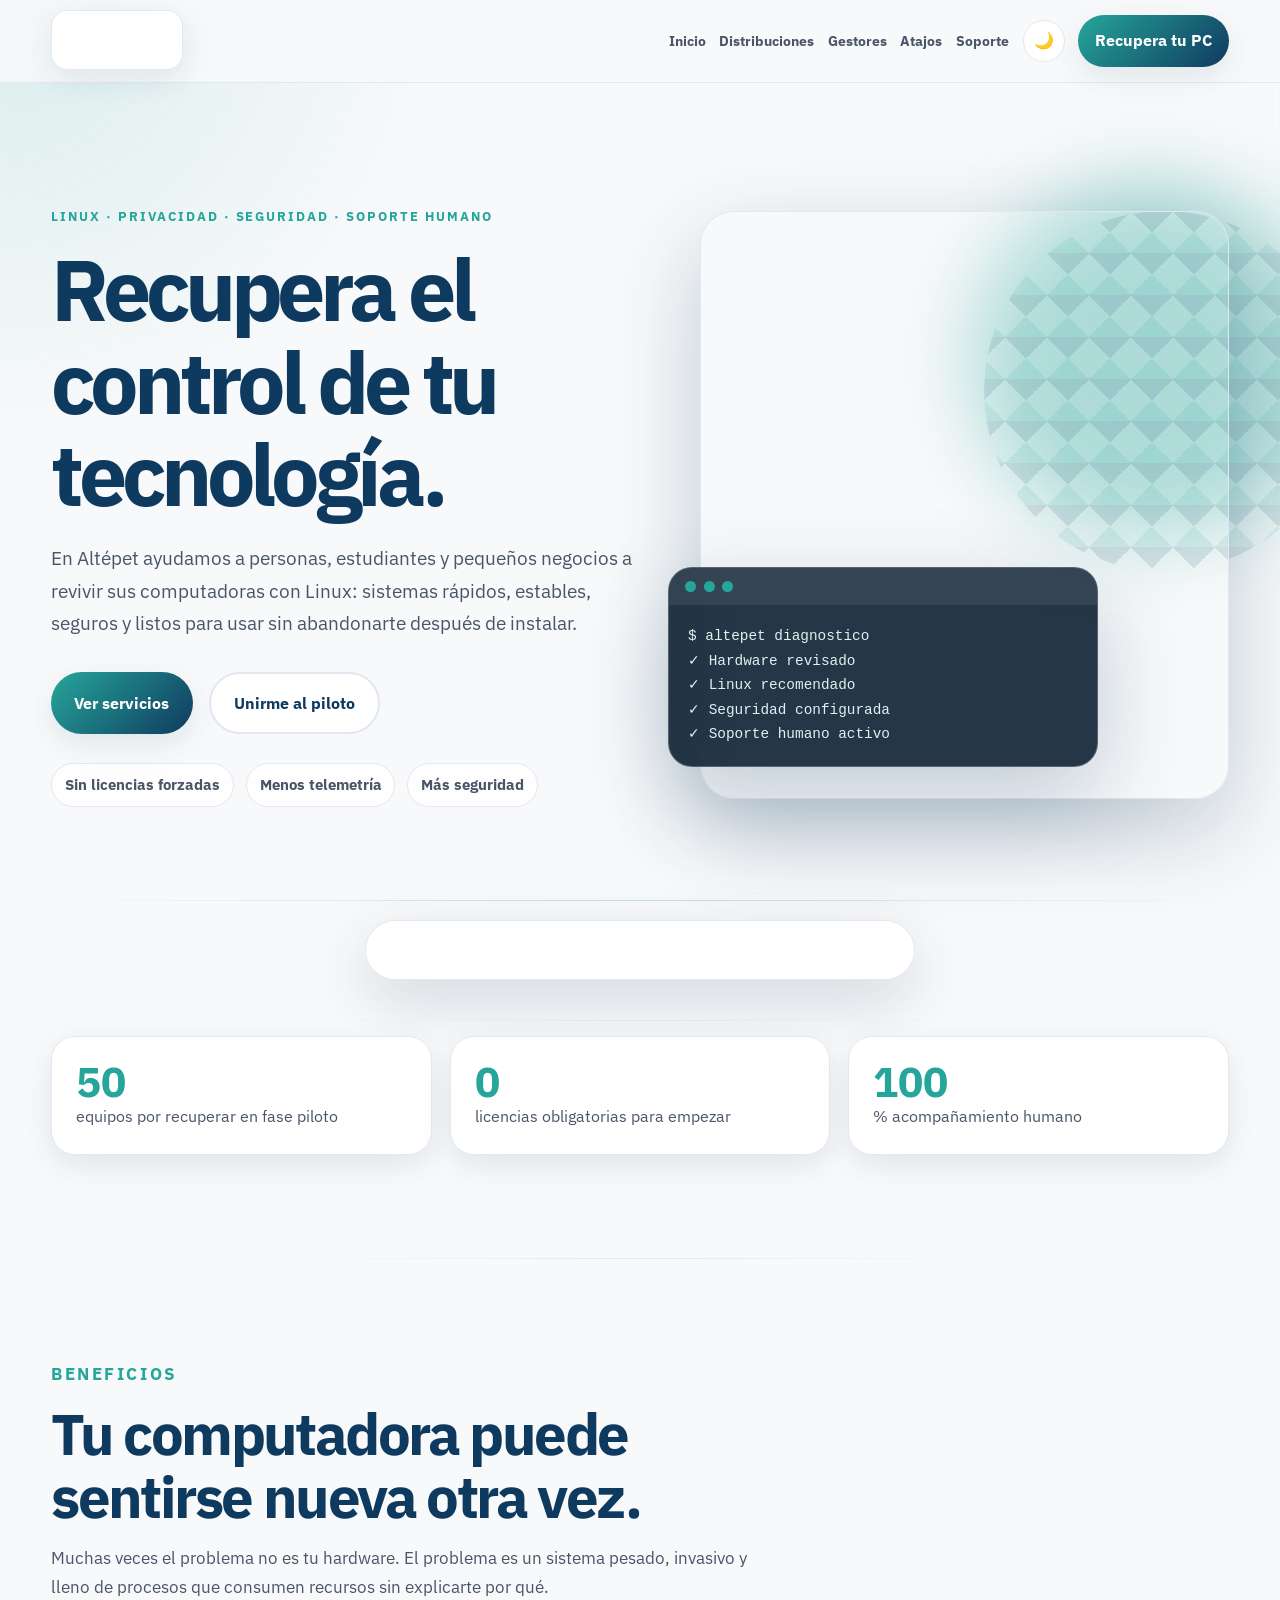
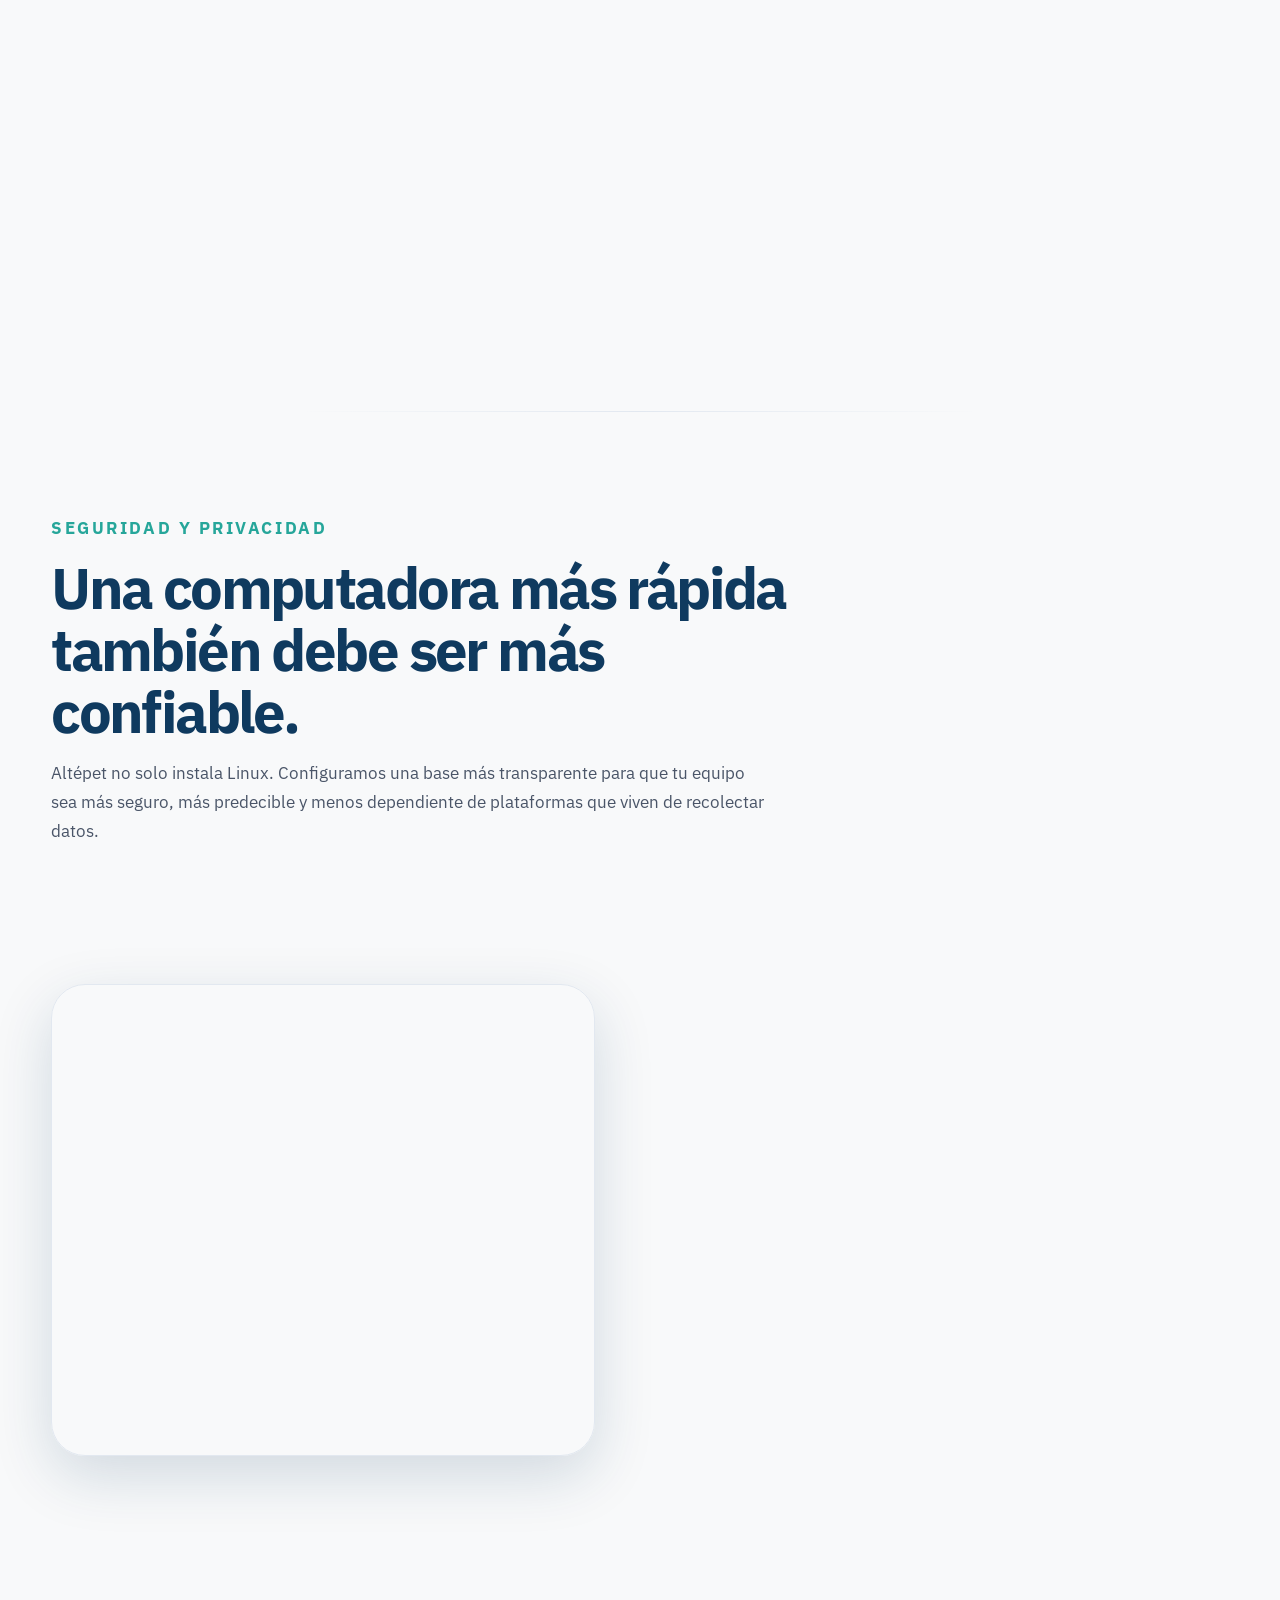
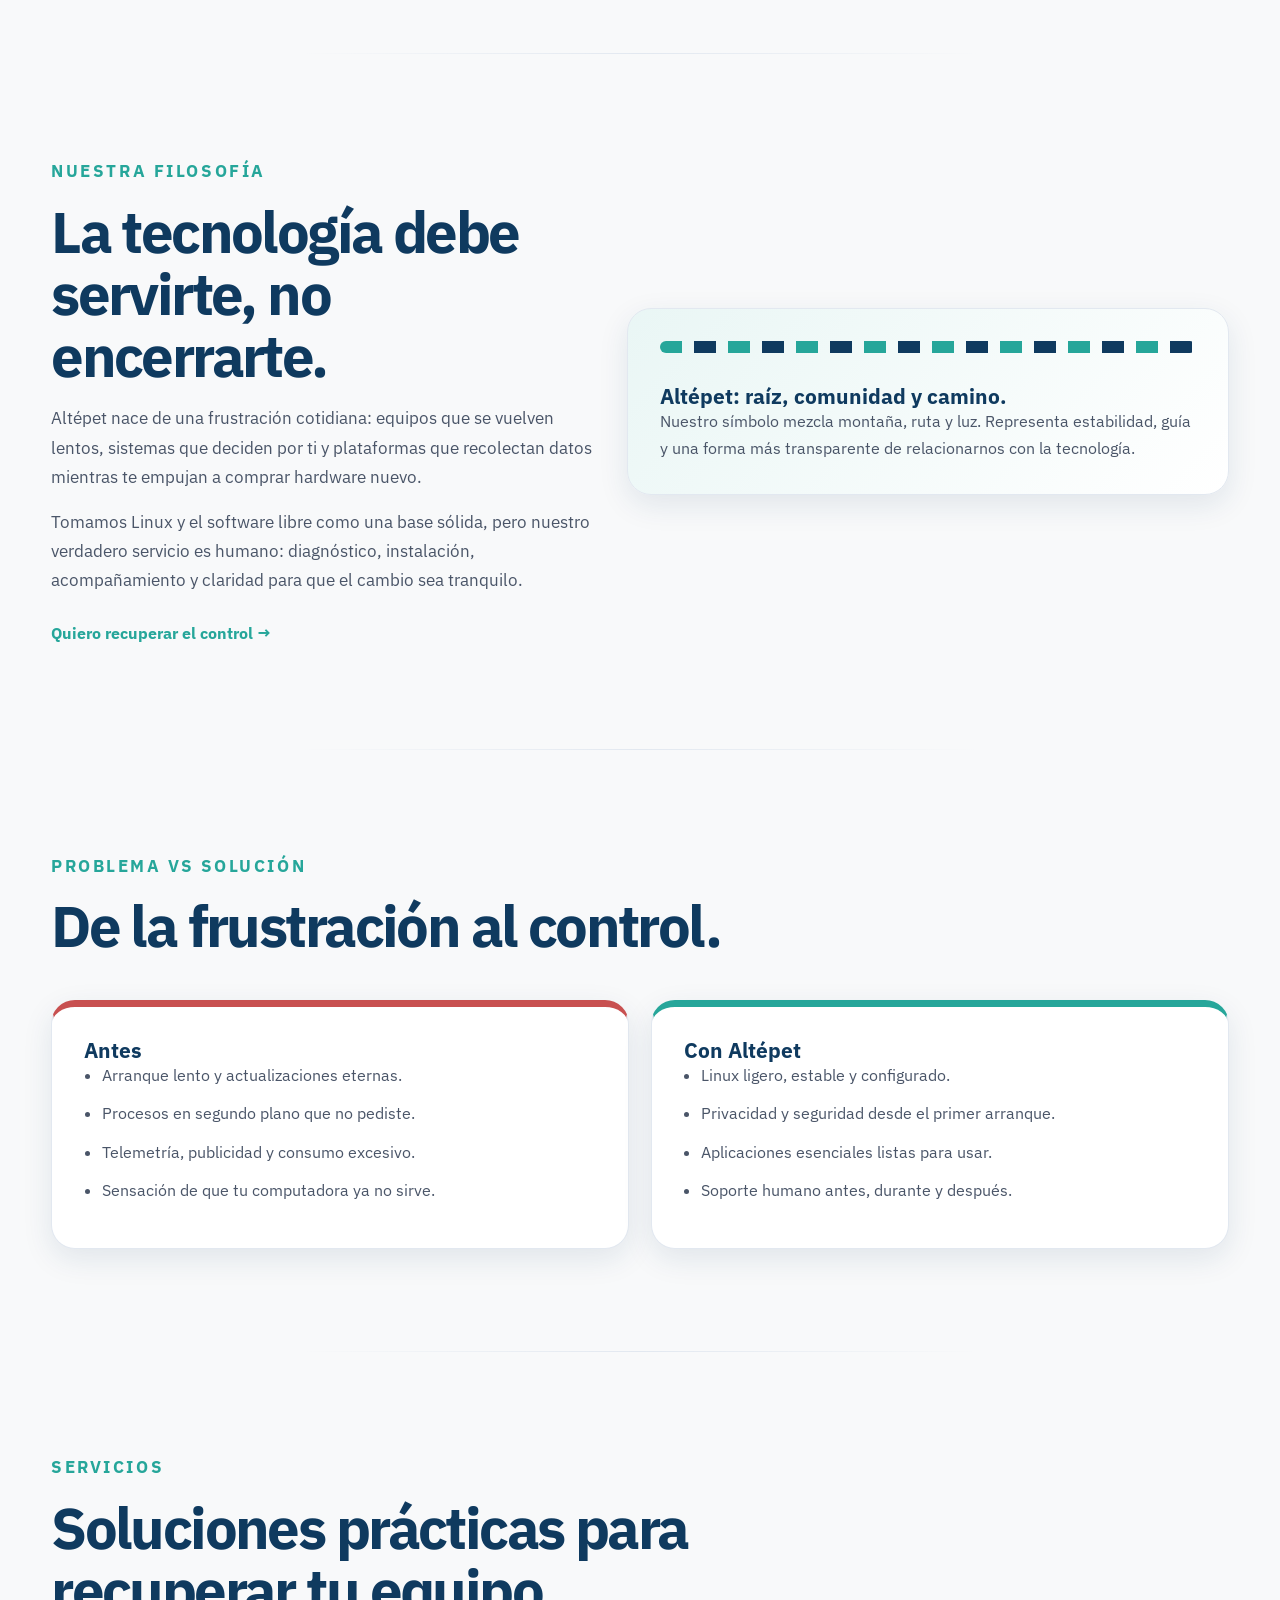
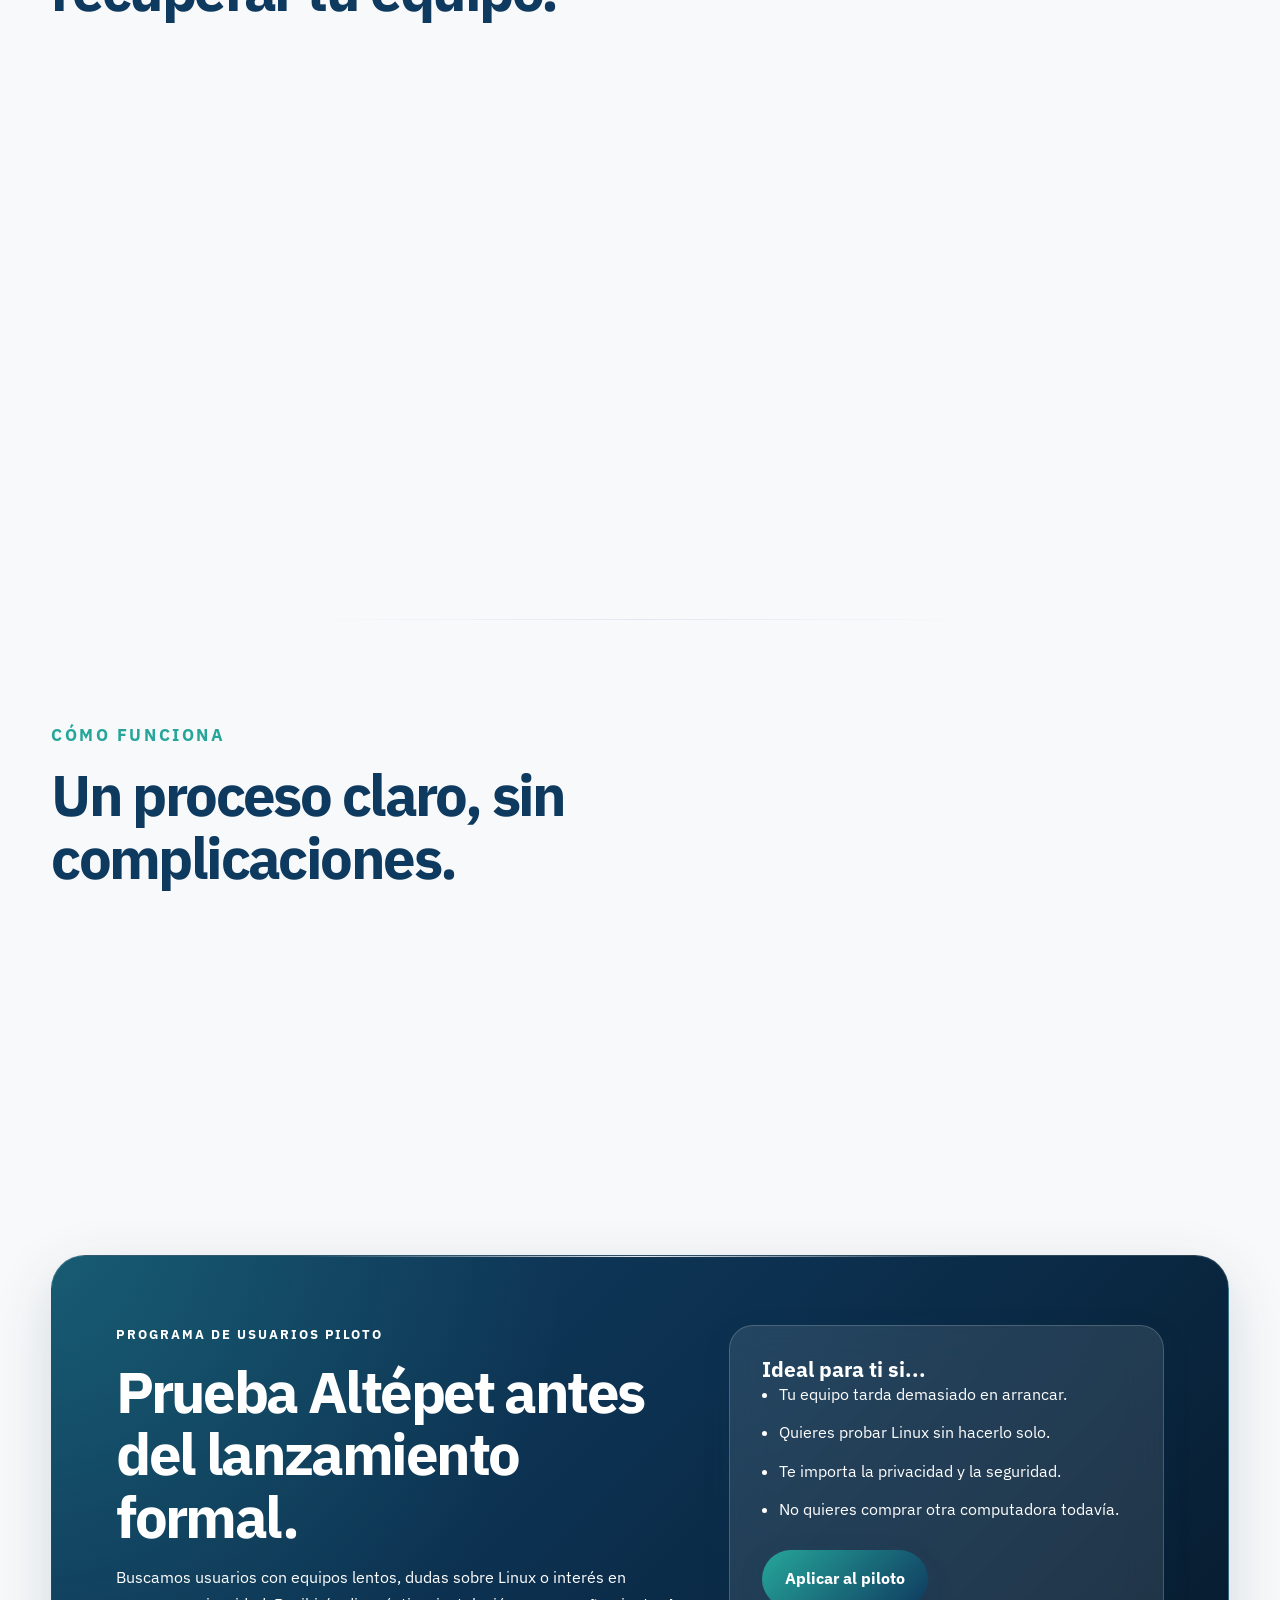
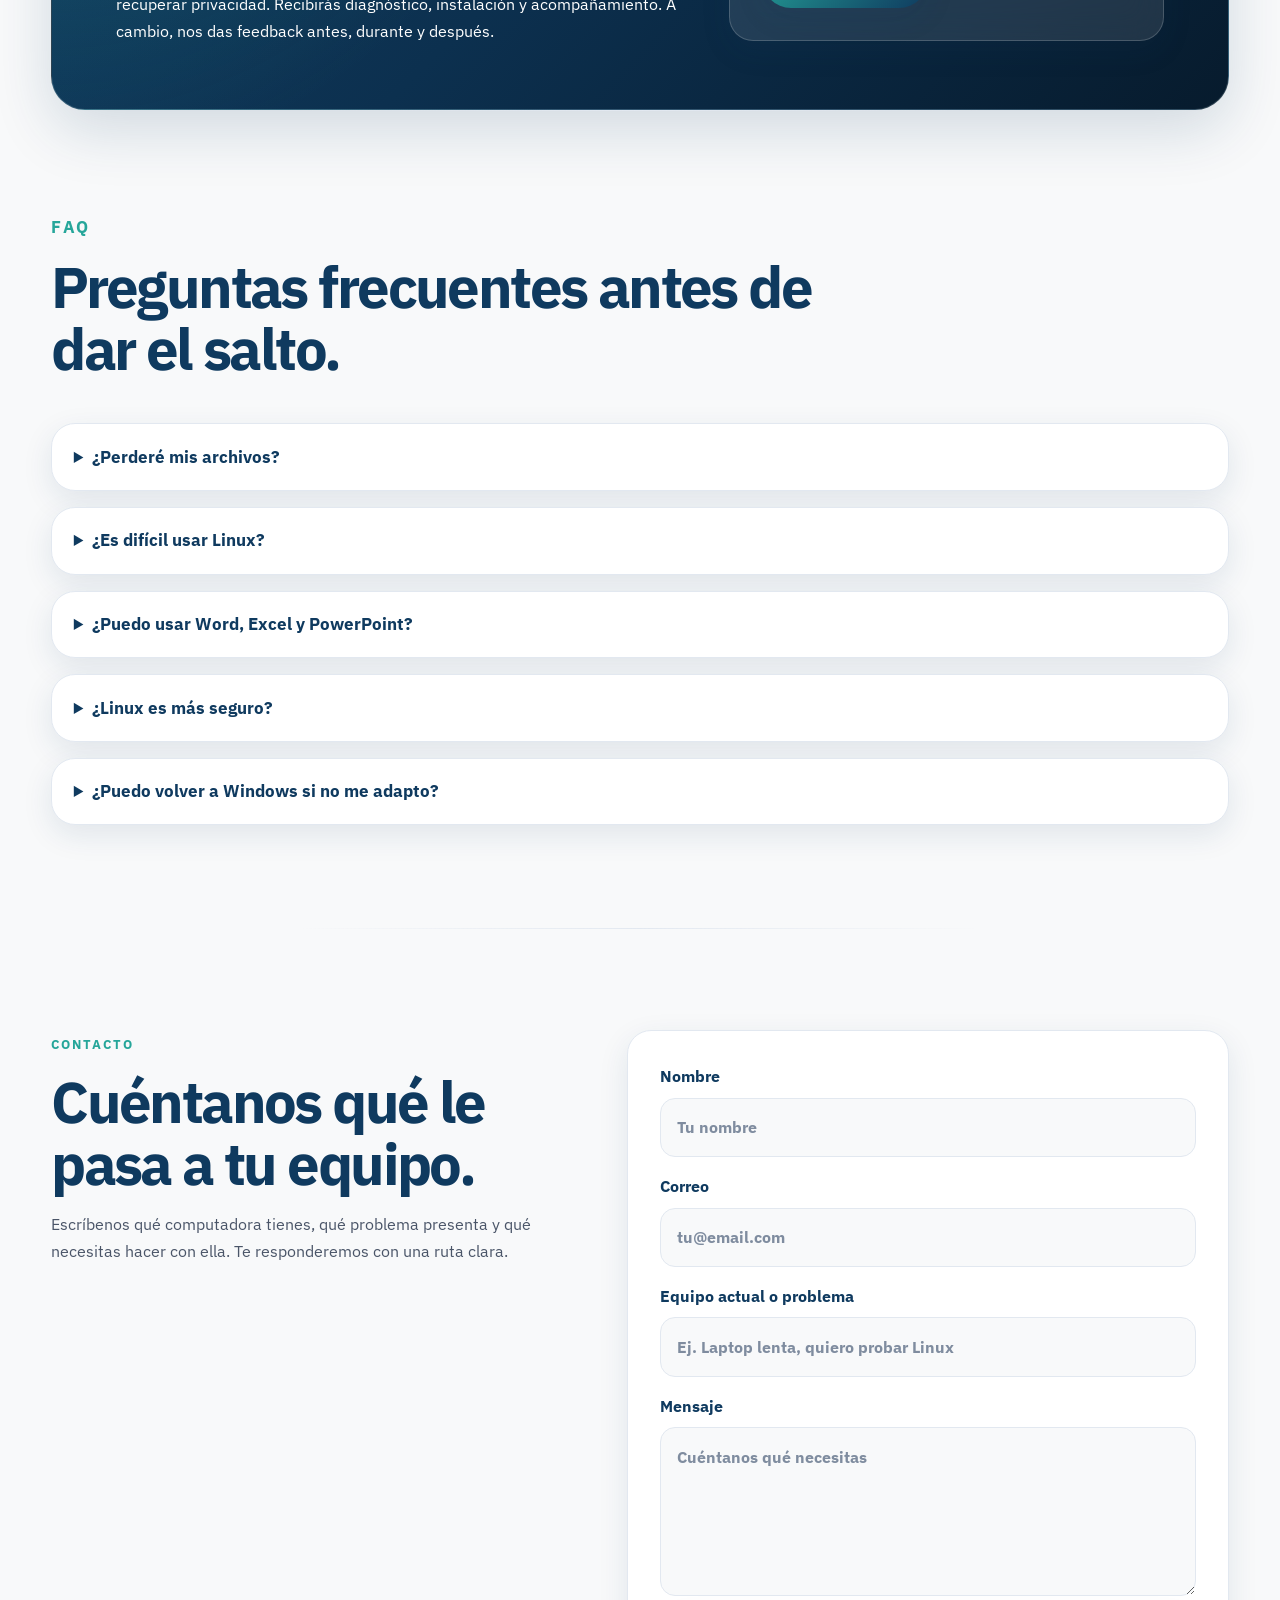
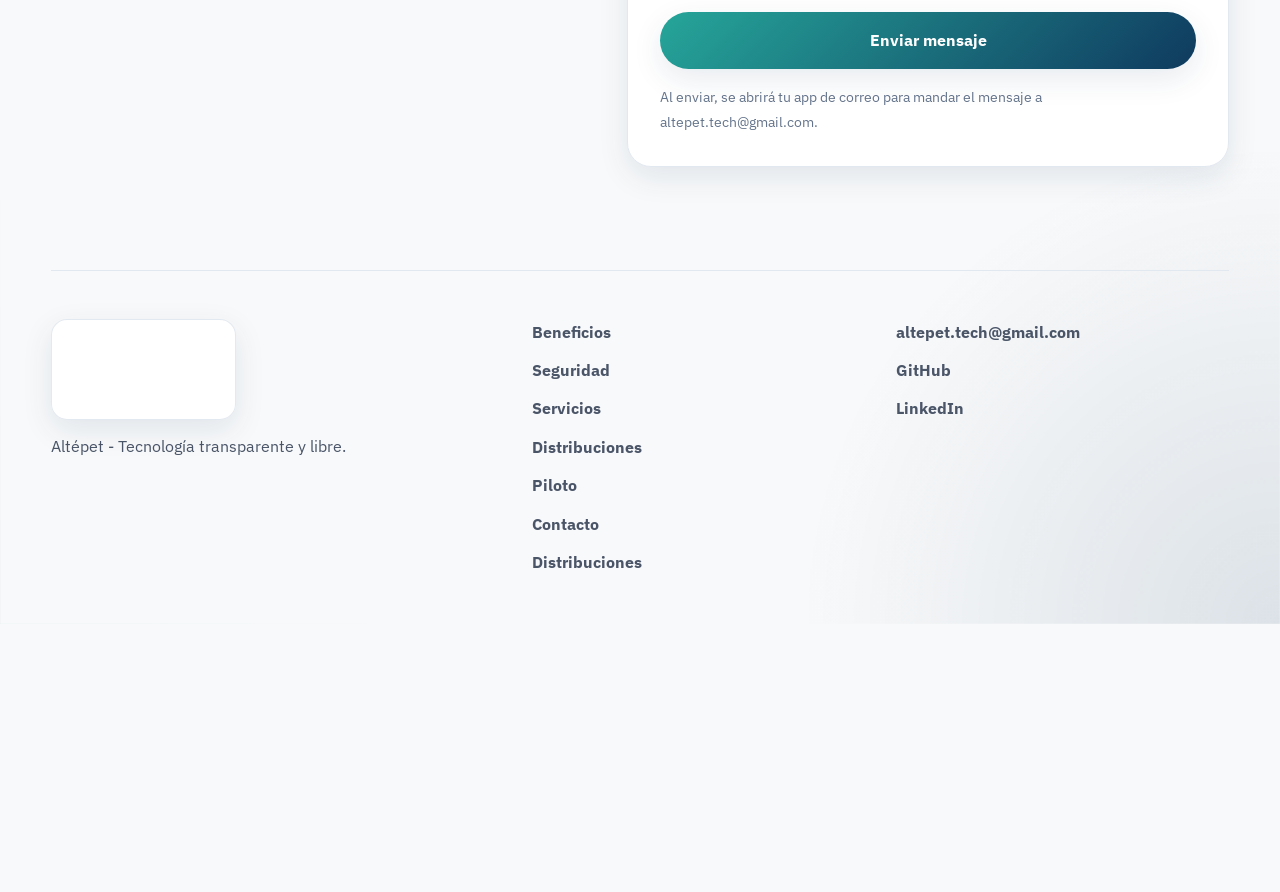
==== commit de0d419f: "uptade: second test" ====
--- a/index.html
+++ b/index.html
@@ -14,6 +14,7 @@
     <meta property="og:description" content="Recupera el control de tu computadora con Linux, privacidad y soporte humano.">
     <meta property="og:type" content="website">
     <meta property="og:image" content="assets/logo-altepet.png">
+
     
     <link rel="canonical" href="https://altepet.tech/">
     <link rel="manifest" href="manifest.json">
@@ -55,23 +56,17 @@
             </button>
 
             <div class="nav-menu" id="navMenu">
-                <a href="#beneficios">Beneficios</a>
-                <a href="#seguridad">Seguridad</a>
-                <a href="#servicios">Servicios</a>
+                <a href="index.html">Inicio</a>
                 <a href="distribuciones.html">Distribuciones</a>
-            <a href="gestores.html">Gestores</a>
+                <a href="gestores.html">Gestores</a>
                 <a href="atajos.html">Atajos</a>
-                <a href="problemas-comunes.html">Problemas</a>
-                <a href="gestores.html">Gestores</a>
-                <a href="#funciona">Proceso</a>
-                <a href="#piloto">Piloto</a>
-                <a href="#faq">FAQ</a>
+                <a href="problemas-comunes.html">Soporte</a>
 
                 <button class="theme-toggle" id="themeToggle" type="button" aria-label="Cambiar tema">
                     <span id="themeIcon">🌙</span>
                 </button>
 
-                <a href="#contacto" class="nav-cta">Recupera tu PC</a>
+                <a href="index.html#contacto" class="nav-cta">Recupera tu PC</a>
             </div>
         </nav>
     </header>
--- a/css/style.css
+++ b/css/style.css
@@ -1936,3 +1936,104 @@
         box-shadow: none !important;
     }
 }
+
+
+/* =========================
+   Corrección navbar universal
+   ========================= */
+
+.navbar {
+    gap: 1.25rem;
+}
+
+.logo-shell {
+    width: 132px;
+    min-height: 48px;
+    padding: .28rem .52rem;
+    border-radius: 16px;
+    flex-shrink: 0;
+}
+
+.nav-menu {
+    gap: .85rem;
+    margin-left: auto;
+    white-space: nowrap;
+}
+
+.nav-menu a:not(.nav-cta) {
+    font-size: clamp(.9rem, .95vw, 1rem);
+}
+
+.nav-cta {
+    min-height: 46px;
+    padding: .75rem 1.05rem;
+}
+
+.theme-toggle {
+    flex-shrink: 0;
+}
+
+@media (max-width: 1180px) {
+    .nav-menu {
+        gap: .65rem;
+    }
+
+    .nav-menu a:not(.nav-cta) {
+        font-size: .92rem;
+    }
+
+    .nav-cta {
+        padding: .7rem .9rem;
+    }
+
+    .logo-shell {
+        width: 118px;
+    }
+}
+
+@media (max-width: 980px) {
+    .menu-toggle {
+        display: block;
+    }
+
+    .nav-menu {
+        position: fixed;
+        top: 82px;
+        left: 4vw;
+        right: 4vw;
+        display: grid;
+        gap: 1rem;
+        padding: 1.15rem;
+        border: 1px solid var(--color-border);
+        border-radius: 22px;
+        background: var(--surface);
+        box-shadow: var(--shadow-lg);
+        transform: translateY(-140%);
+        opacity: 0;
+        pointer-events: none;
+        transition: .28s ease;
+        white-space: normal;
+    }
+
+    .nav-menu.active {
+        transform: translateY(0);
+        opacity: 1;
+        pointer-events: auto;
+    }
+
+    .theme-toggle,
+    .nav-cta {
+        width: 100%;
+    }
+}
+
+@media (max-width: 640px) {
+    .logo-shell {
+        width: 108px;
+        min-height: 42px;
+    }
+
+    .nav-menu {
+        top: 72px;
+    }
+}
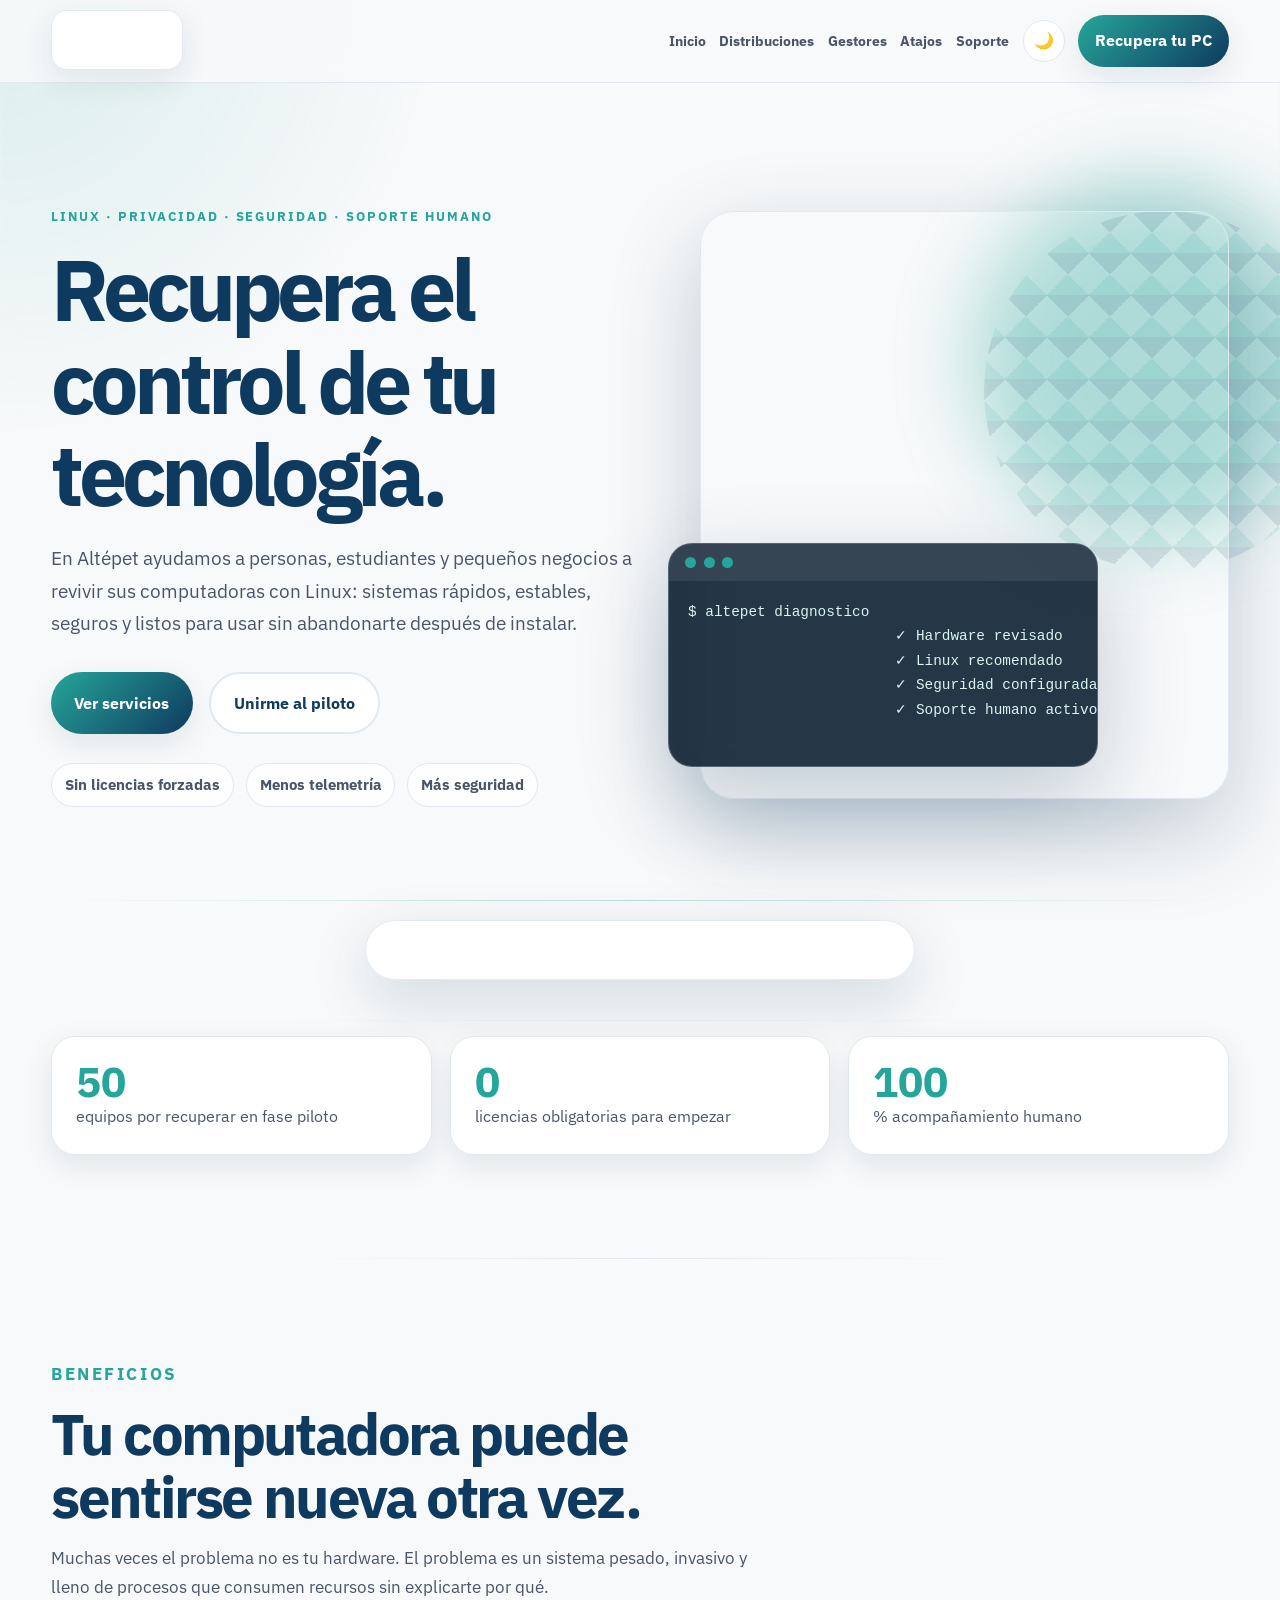
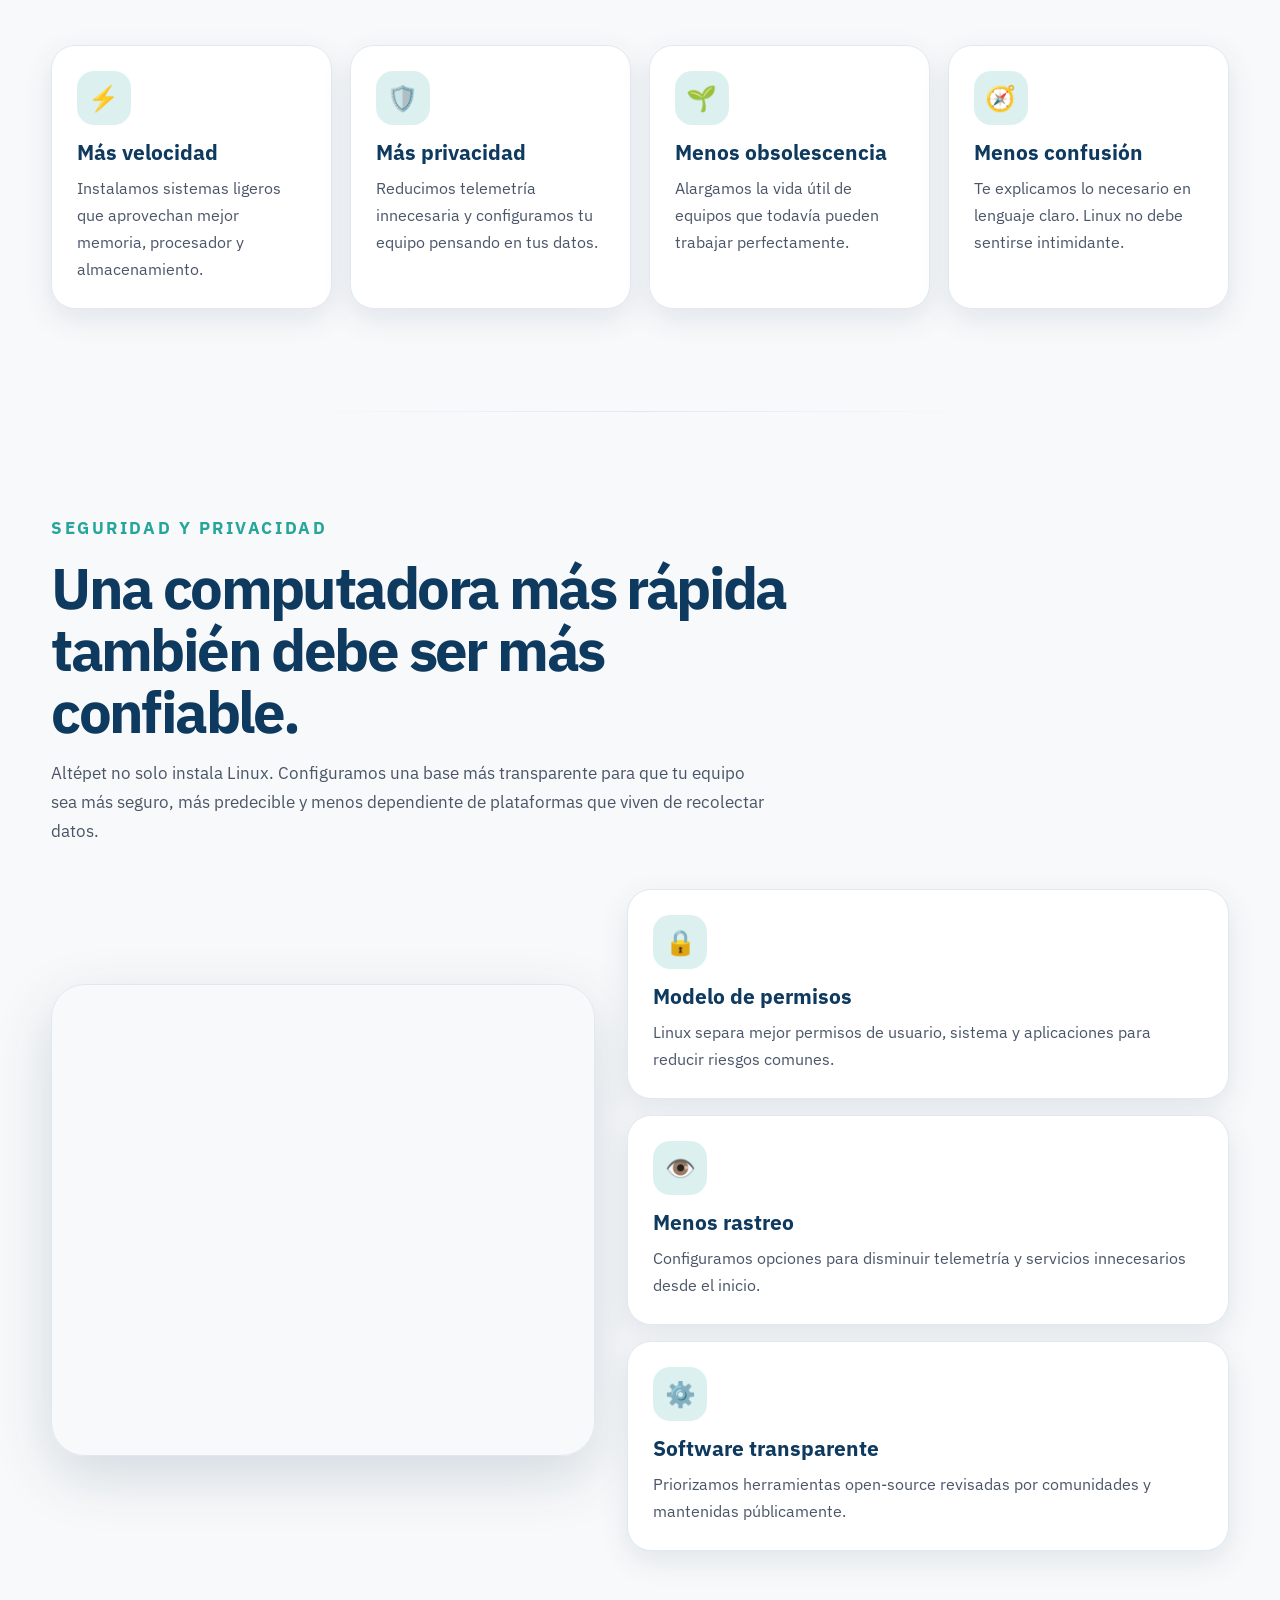
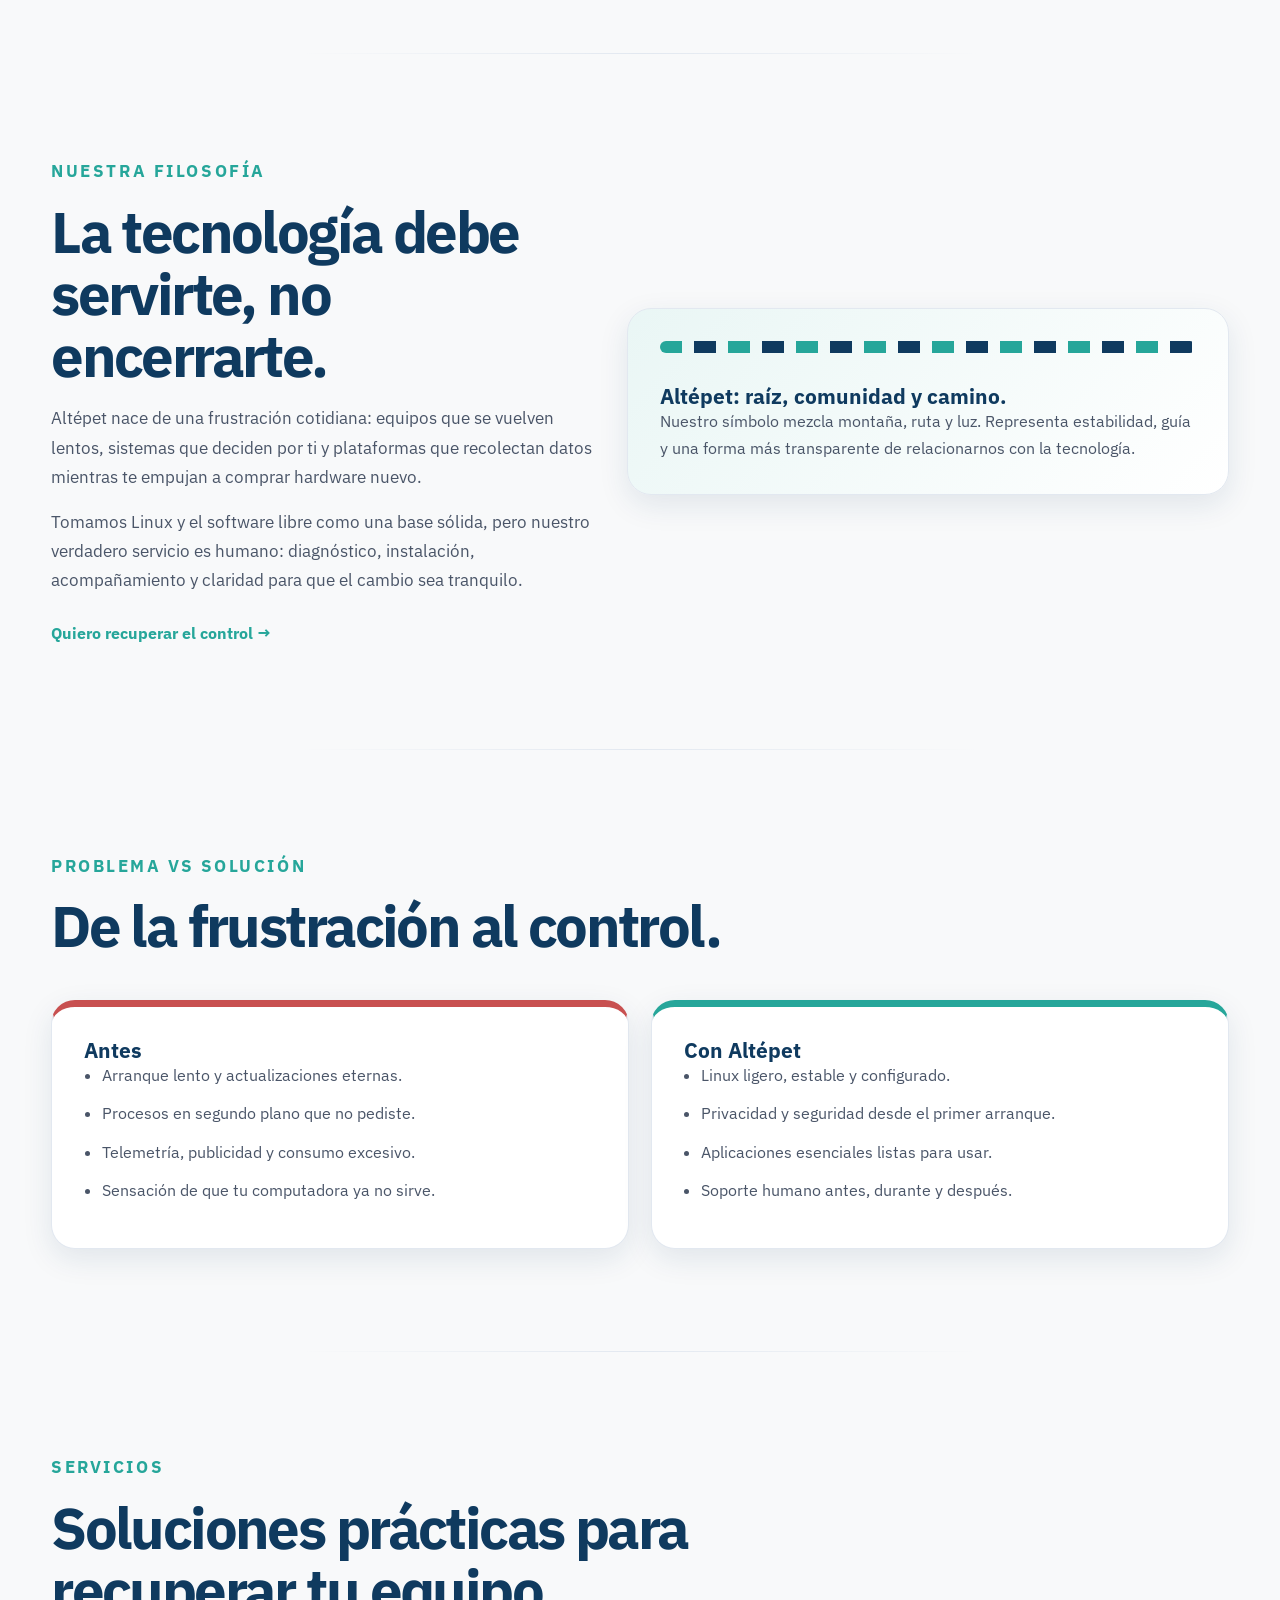
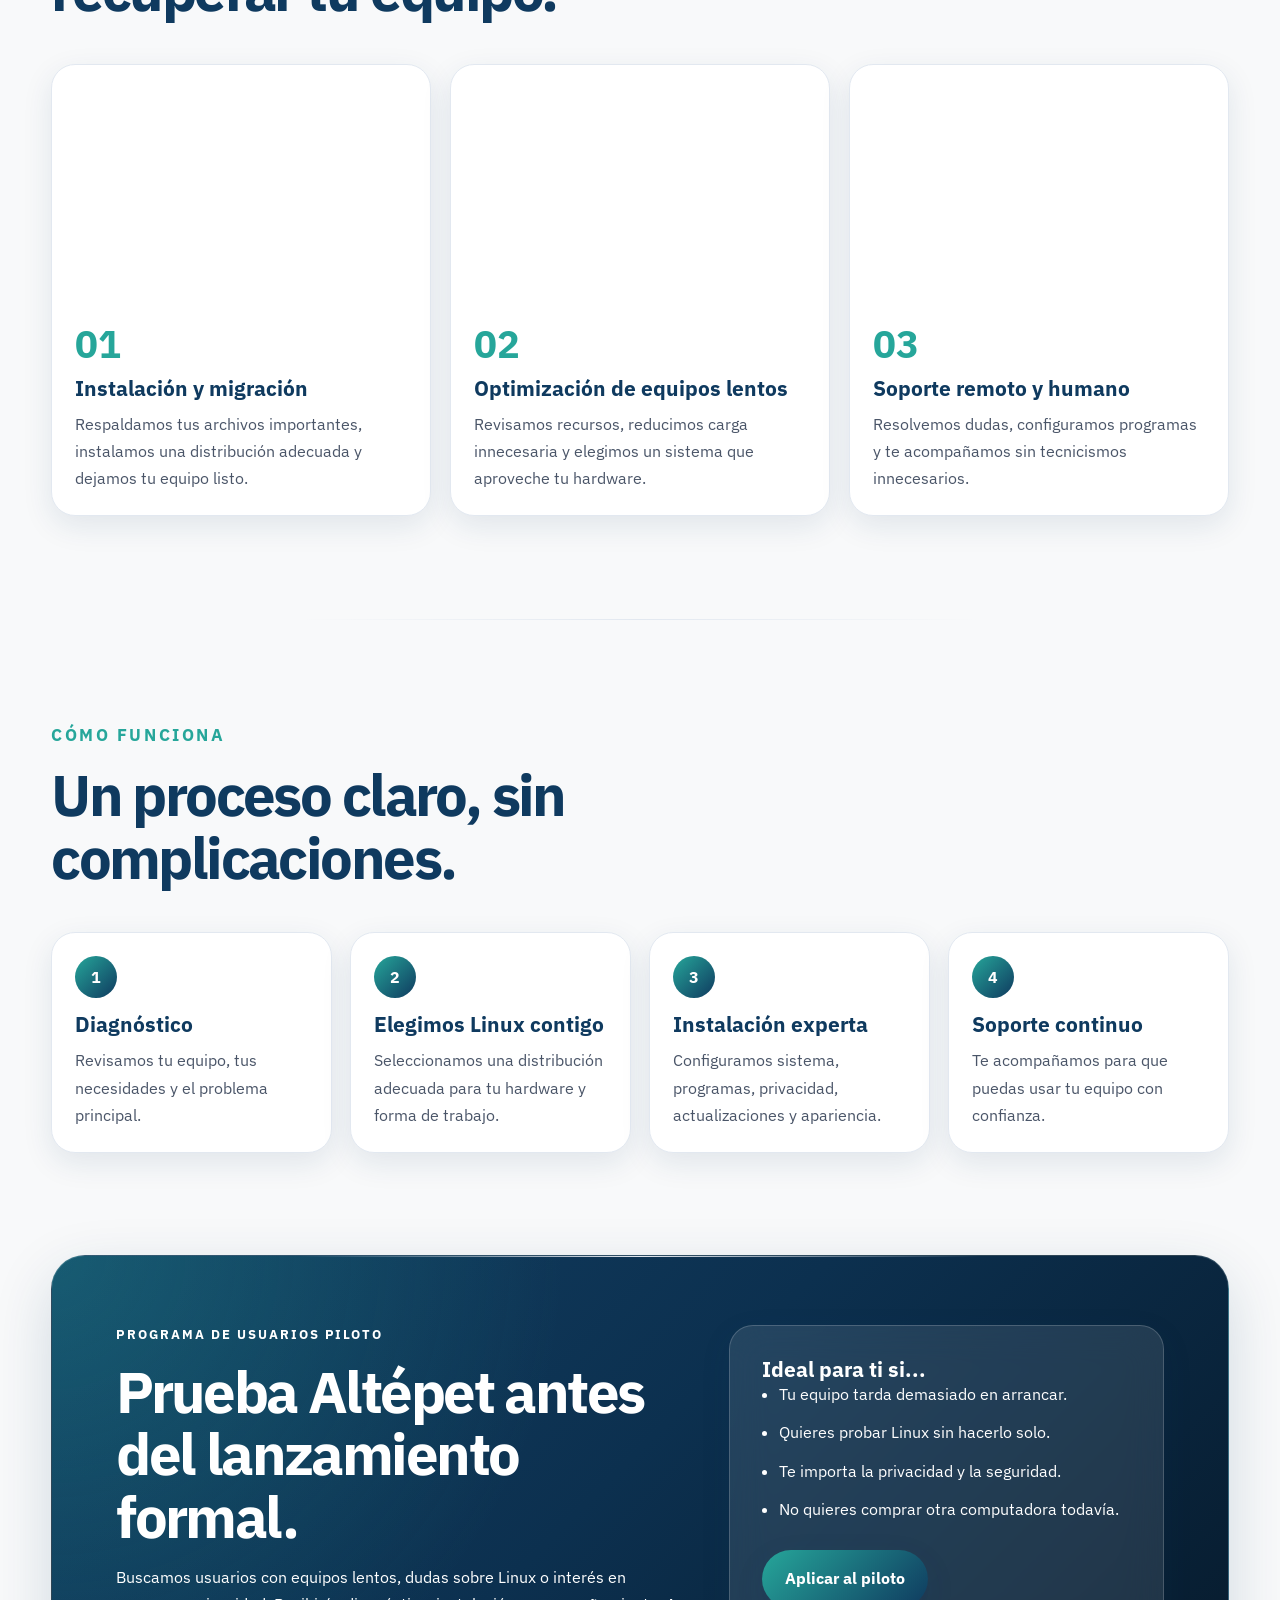
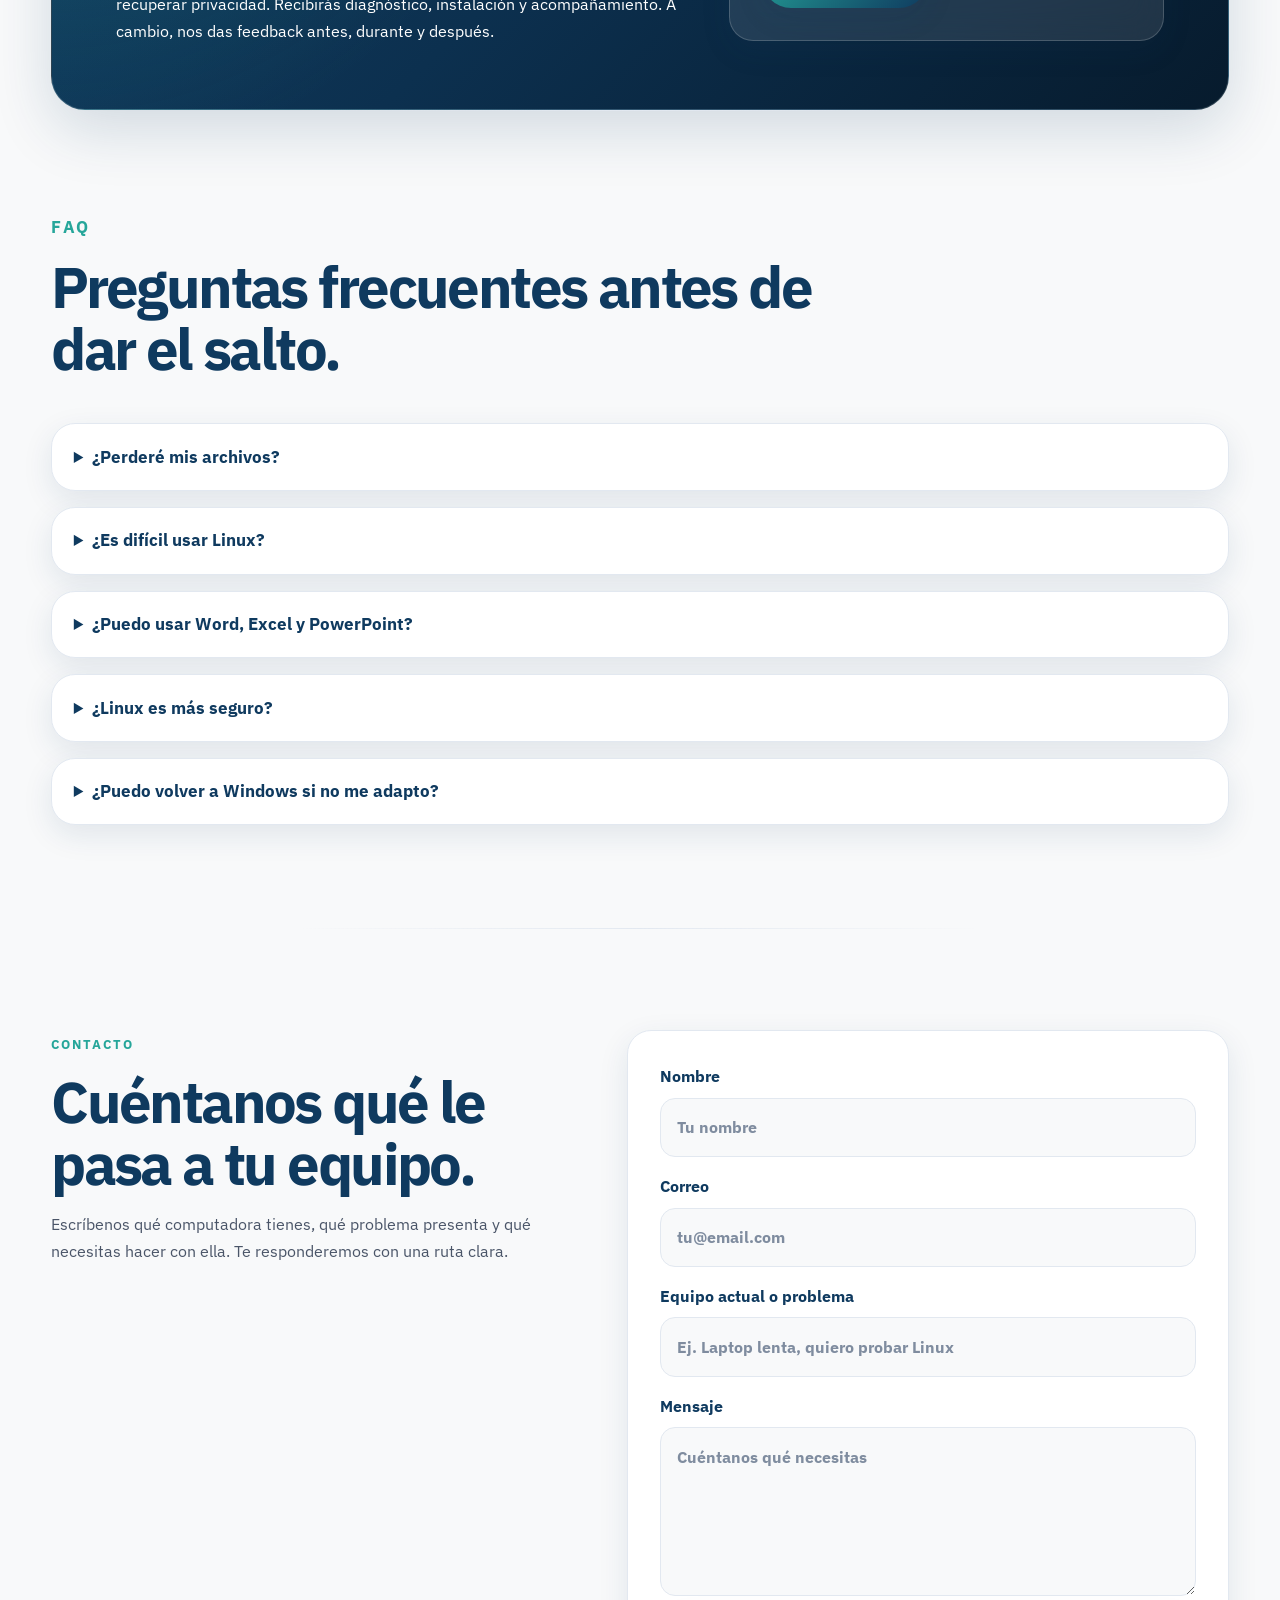
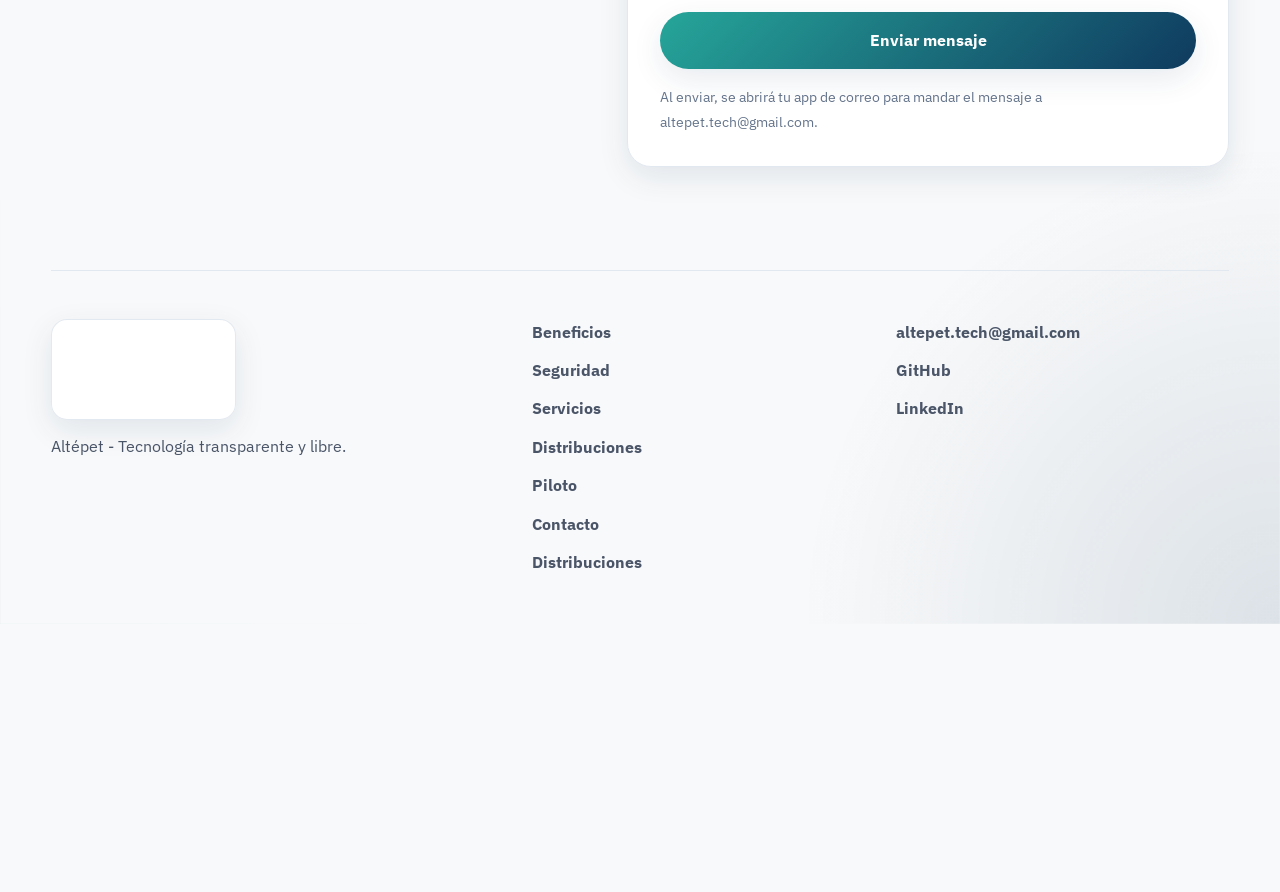
==== commit e4e49a15: "Update: Add some sections to the page and minor corrections for example changing the images and addi" ====
--- a/index.html
+++ b/index.html
@@ -104,10 +104,11 @@
                             <span></span><span></span><span></span>
                         </div>
                         <pre><code>$ altepet diagnostico
-✓ Hardware revisado
-✓ Linux recomendado
-✓ Seguridad configurada
-✓ Soporte humano activo</code></pre>
+                        ✓ Hardware revisado
+                        ✓ Linux recomendado
+                        ✓ Seguridad configurada
+                        ✓ Soporte humano activo
+                        </code></pre>
                     </div>
                 </div>
             </div>
@@ -183,7 +184,7 @@
 
             <div class="security-layout">
                 <div class="security-image reveal-left">
-                    <img src="https://images.unsplash.com/photo-1563986768494-4dee2763ff3f?auto=format&fit=crop&w=1100&q=80" alt="Seguridad digital y protección de datos" loading="lazy">
+                    <img src="https://static.endpointprotector.es/blog/2019/07/blog-Linux-and-Data-Security-The-Myths-Challenges-and-Solutions-1200x365px-es-100.jpg" alt="Seguridad digital y protección de datos" loading="lazy">
                 </div>
 
                 <div class="security-cards stagger">
--- a/css/style.css
+++ b/css/style.css
@@ -2037,3 +2037,49 @@
         top: 72px;
     }
 }
+
+
+/* =========================
+   Fix Live Server / Animaciones seguras
+   ========================= */
+
+/* Por defecto TODO es visible, aunque JavaScript falle o Live Server no cargue app.js */
+.reveal-up,
+.reveal-left,
+.reveal-right,
+.stagger > * {
+    opacity: 1;
+    transform: none;
+}
+
+/* Solo cuando JS confirma que cargó, activamos estado inicial animable */
+html.js-enabled .reveal-up,
+html.js-enabled .stagger > * {
+    opacity: 0;
+    transform: translateY(28px);
+}
+
+html.js-enabled .reveal-left {
+    opacity: 0;
+    transform: translateX(-34px);
+}
+
+html.js-enabled .reveal-right {
+    opacity: 0;
+    transform: translateX(34px);
+}
+
+html.js-enabled .visible,
+html.js-enabled .stagger.visible > * {
+    opacity: 1;
+    transform: translate(0, 0);
+}
+
+html.js-enabled .stagger.visible > *:nth-child(1) { transition-delay: .04s; }
+html.js-enabled .stagger.visible > *:nth-child(2) { transition-delay: .12s; }
+html.js-enabled .stagger.visible > *:nth-child(3) { transition-delay: .20s; }
+html.js-enabled .stagger.visible > *:nth-child(4) { transition-delay: .28s; }
+html.js-enabled .stagger.visible > *:nth-child(5) { transition-delay: .36s; }
+html.js-enabled .stagger.visible > *:nth-child(6) { transition-delay: .44s; }
+html.js-enabled .stagger.visible > *:nth-child(7) { transition-delay: .52s; }
+html.js-enabled .stagger.visible > *:nth-child(8) { transition-delay: .60s; }
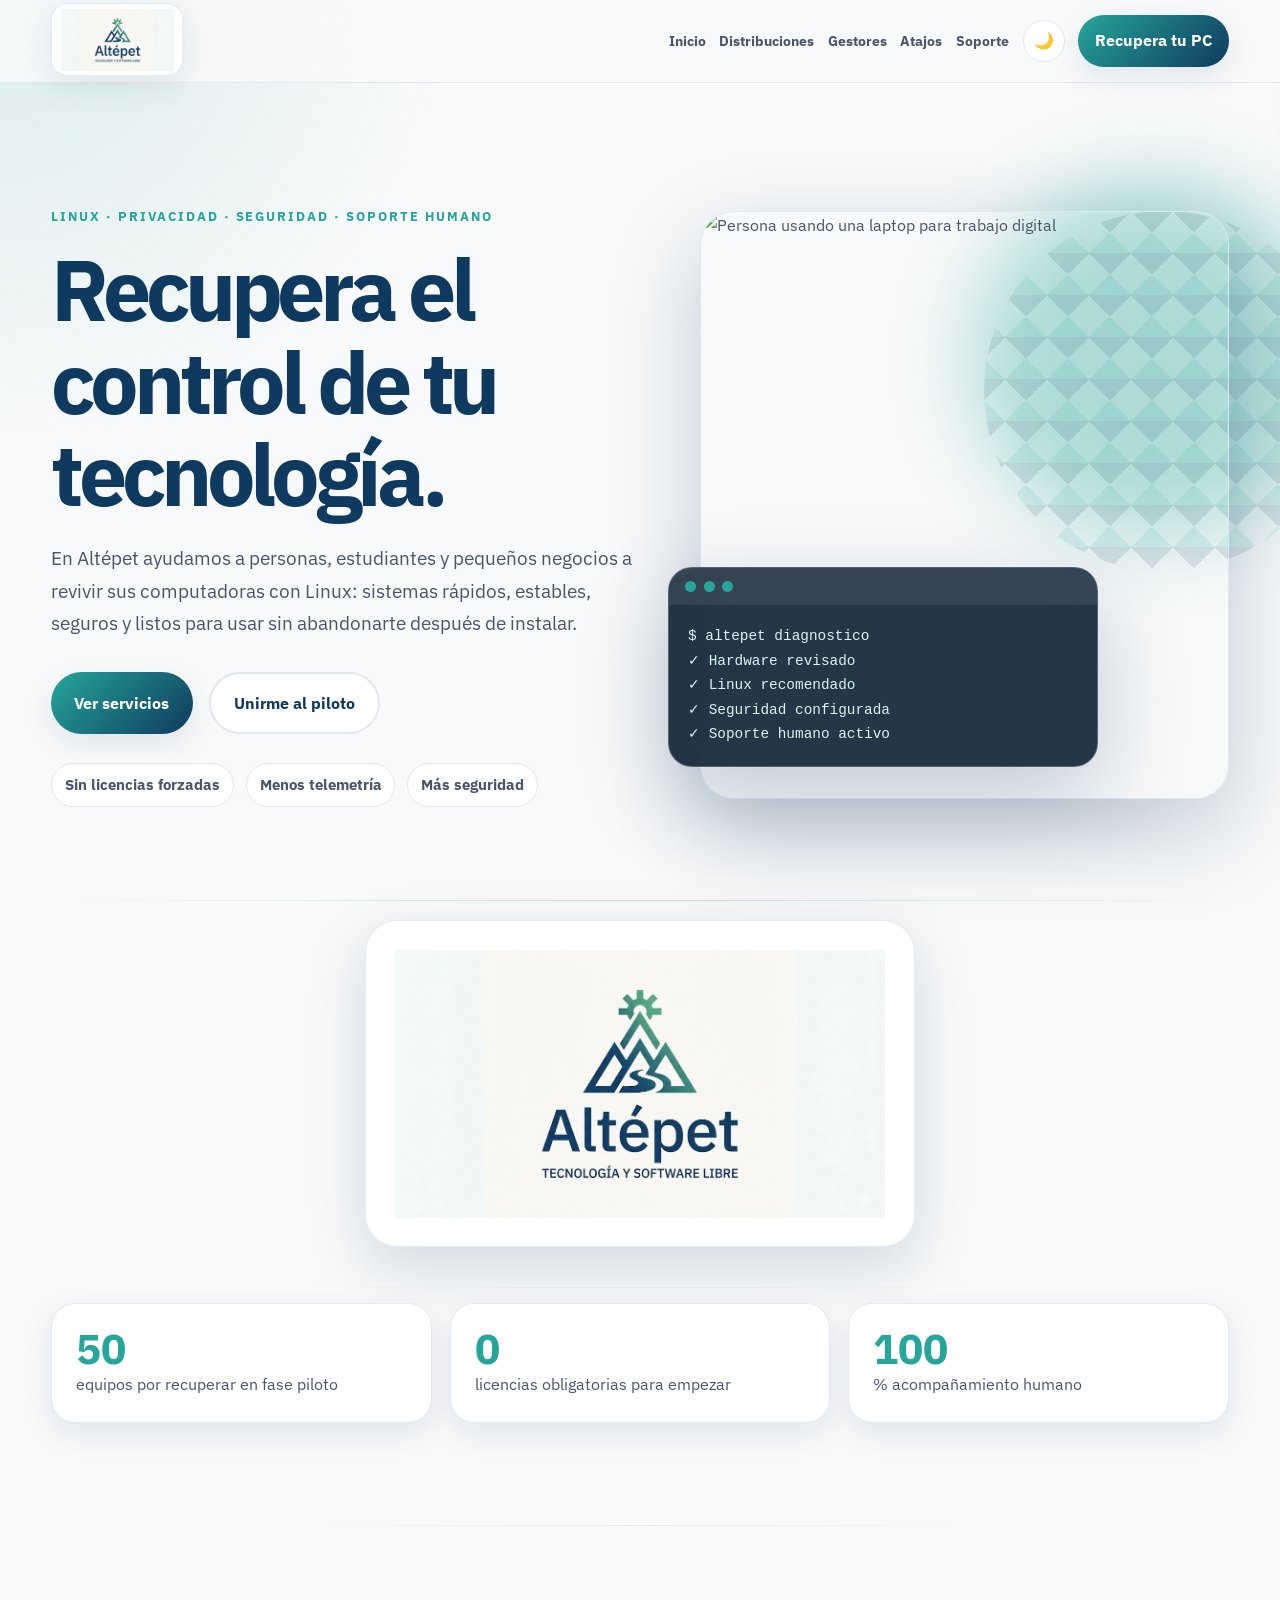
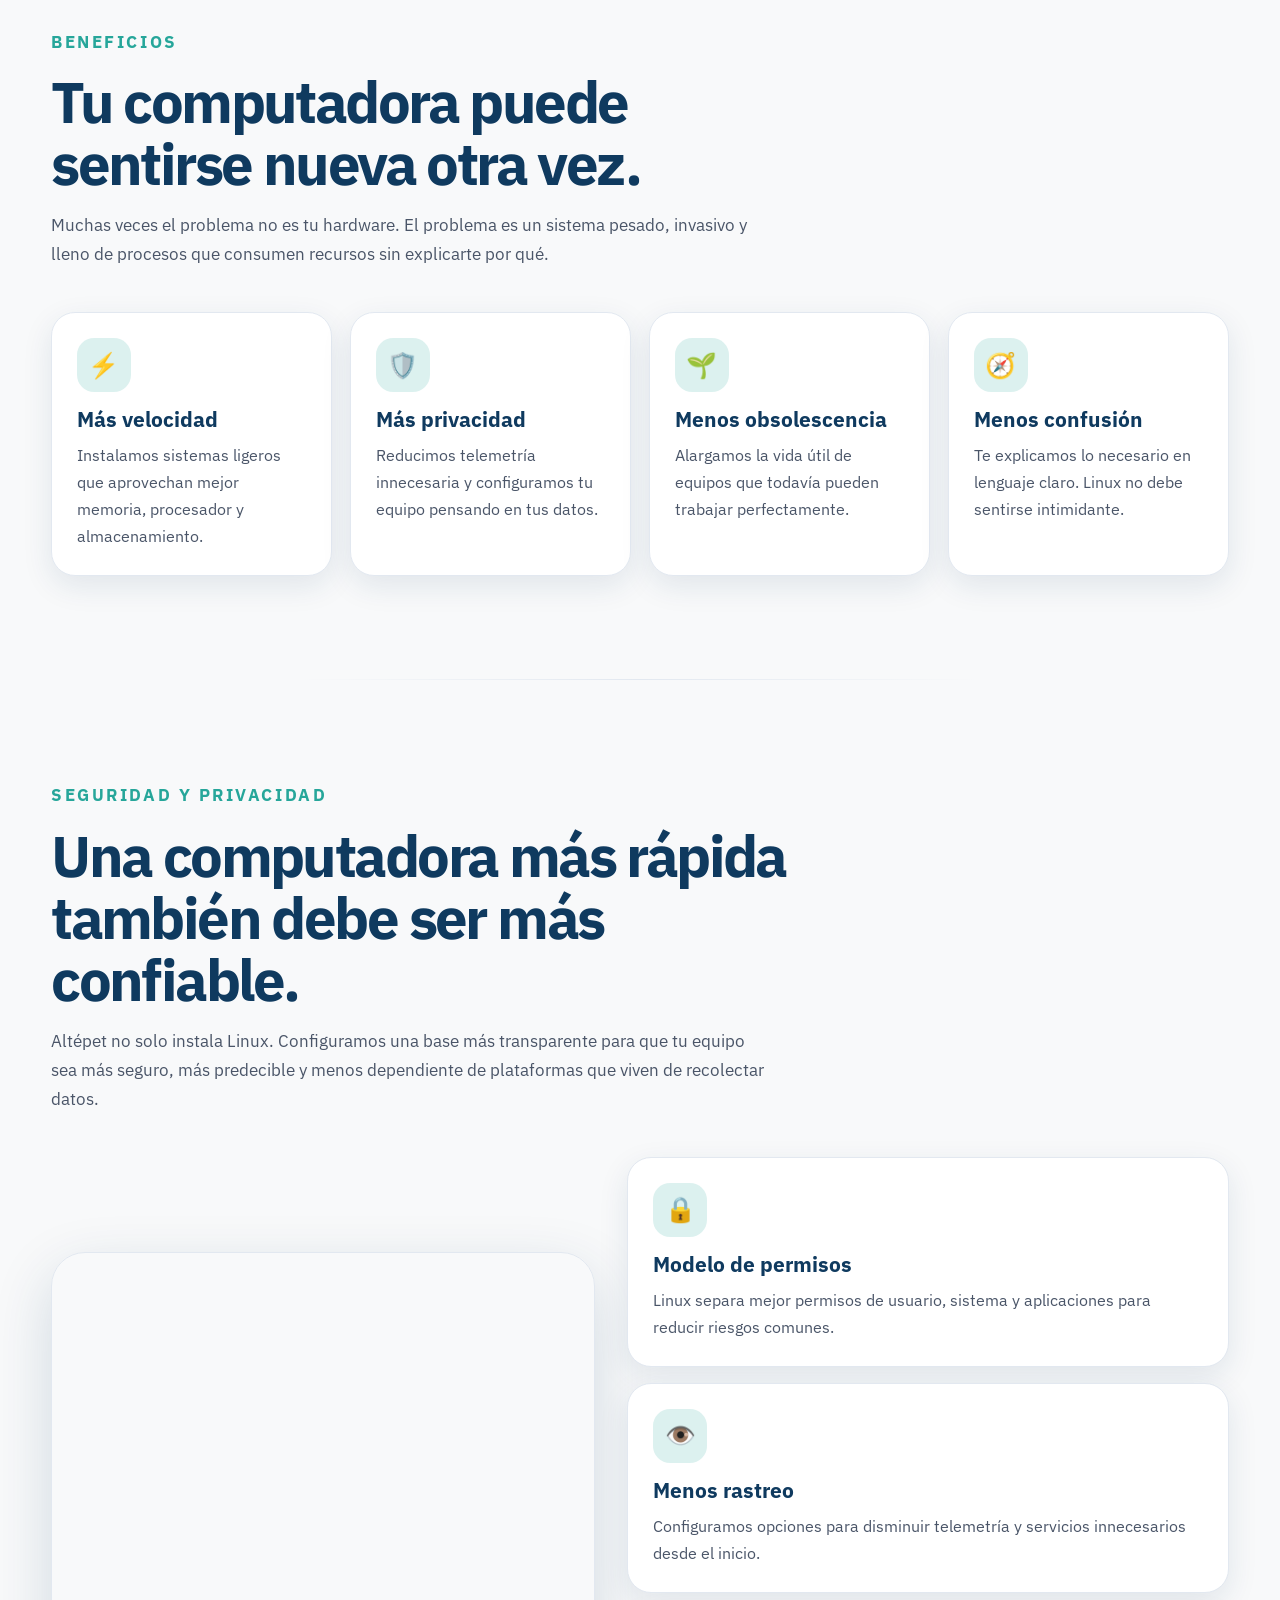
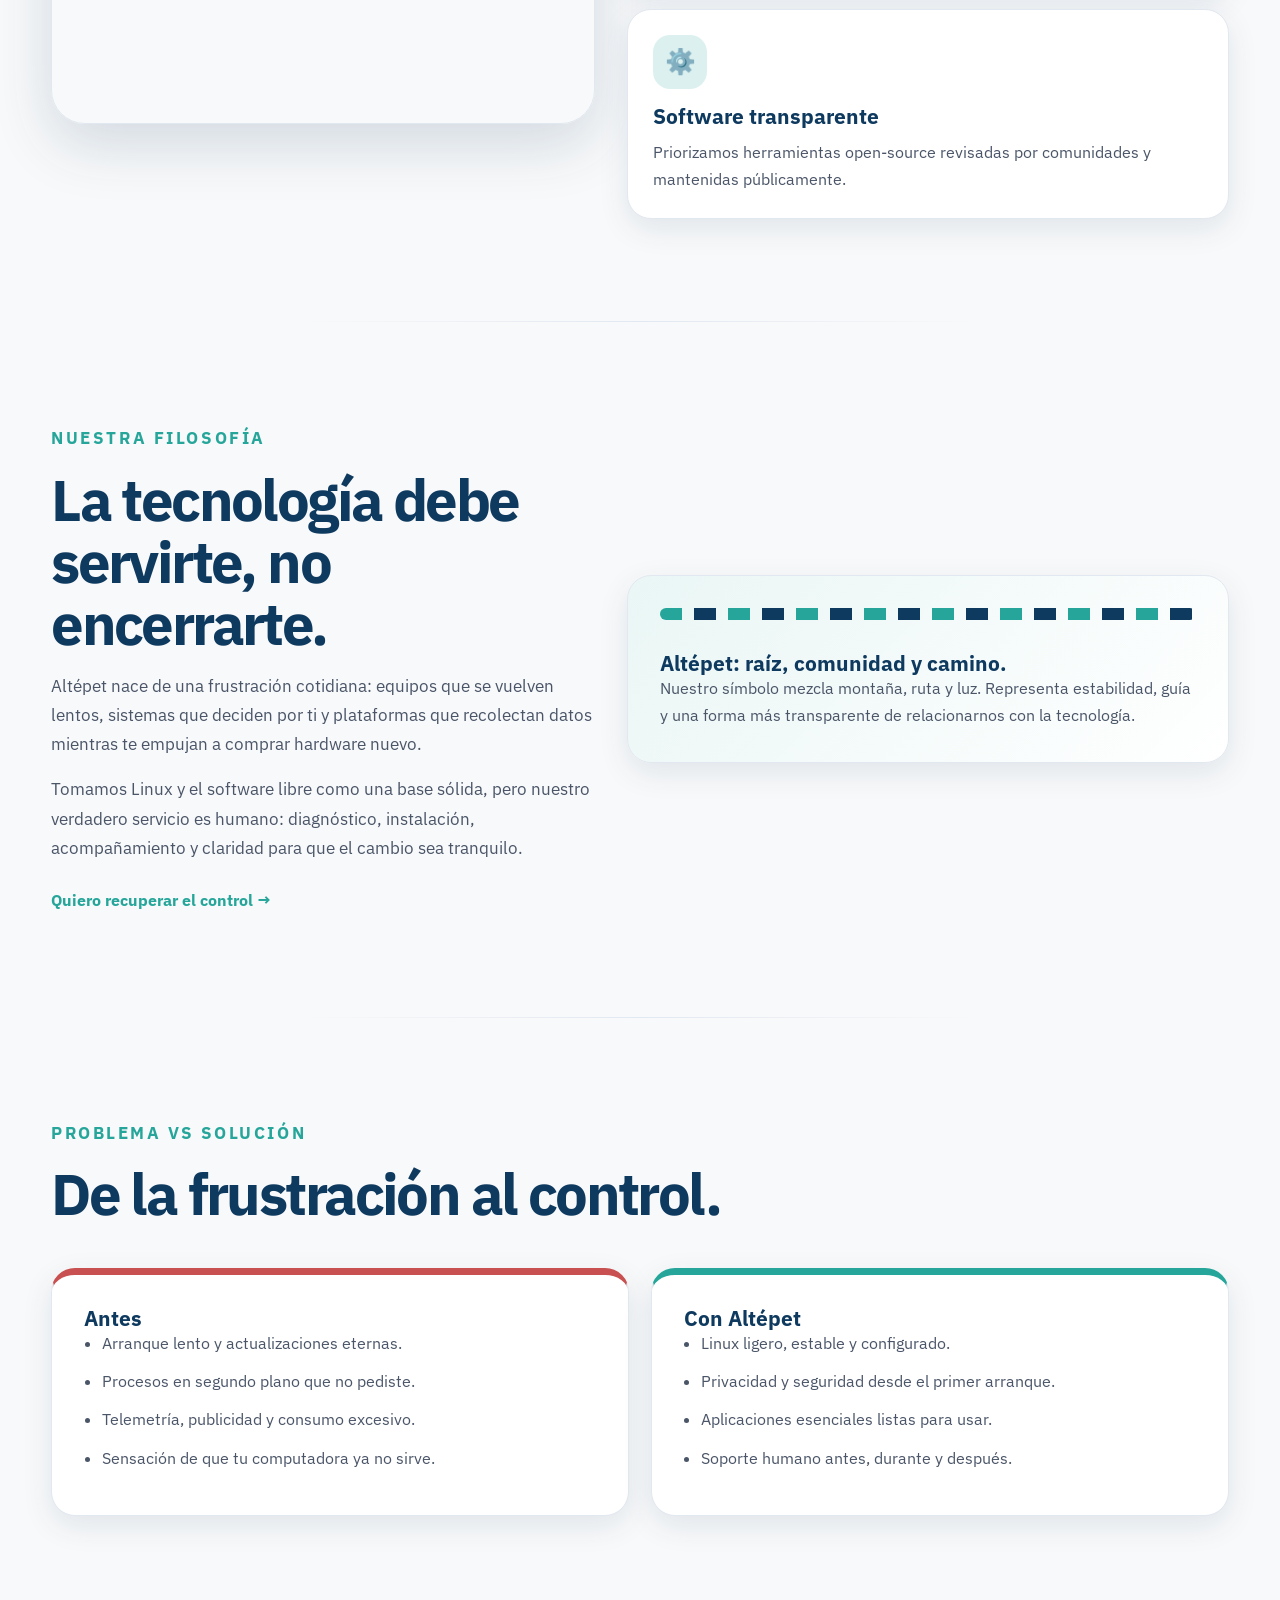
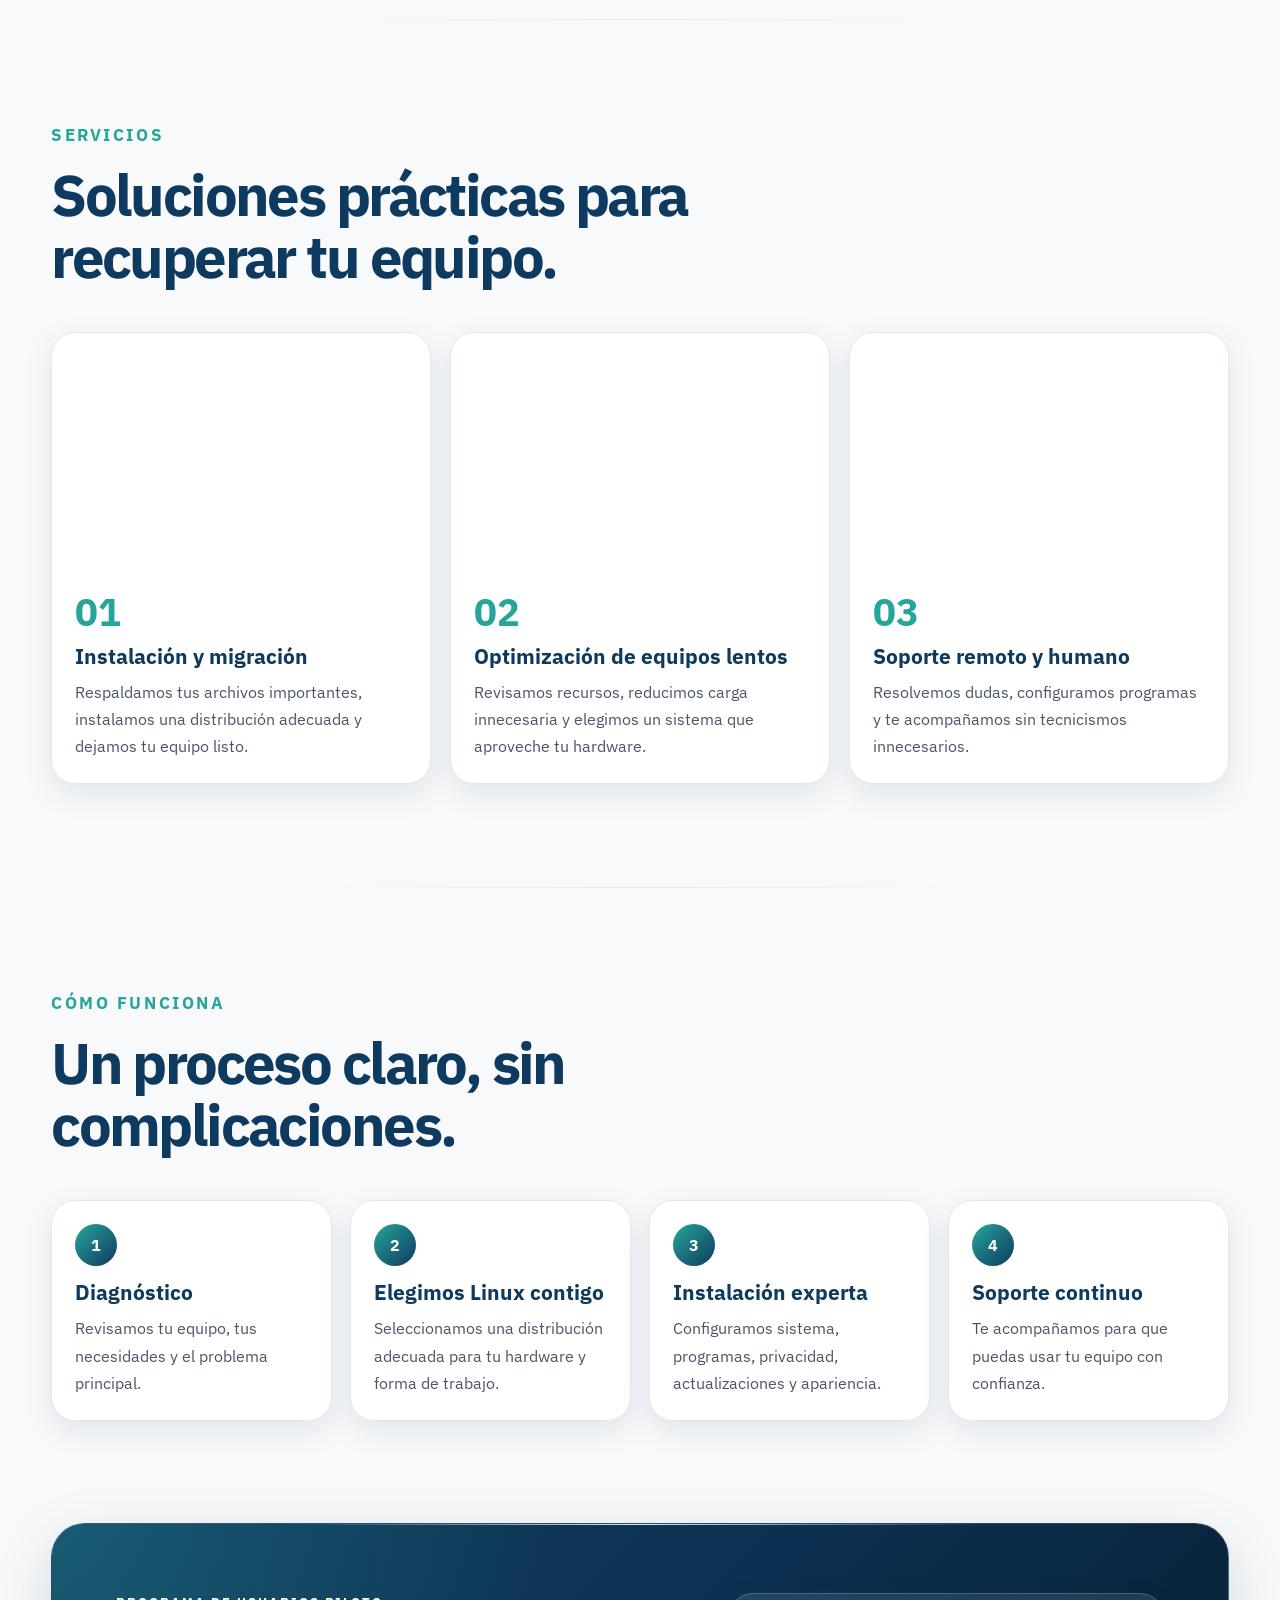
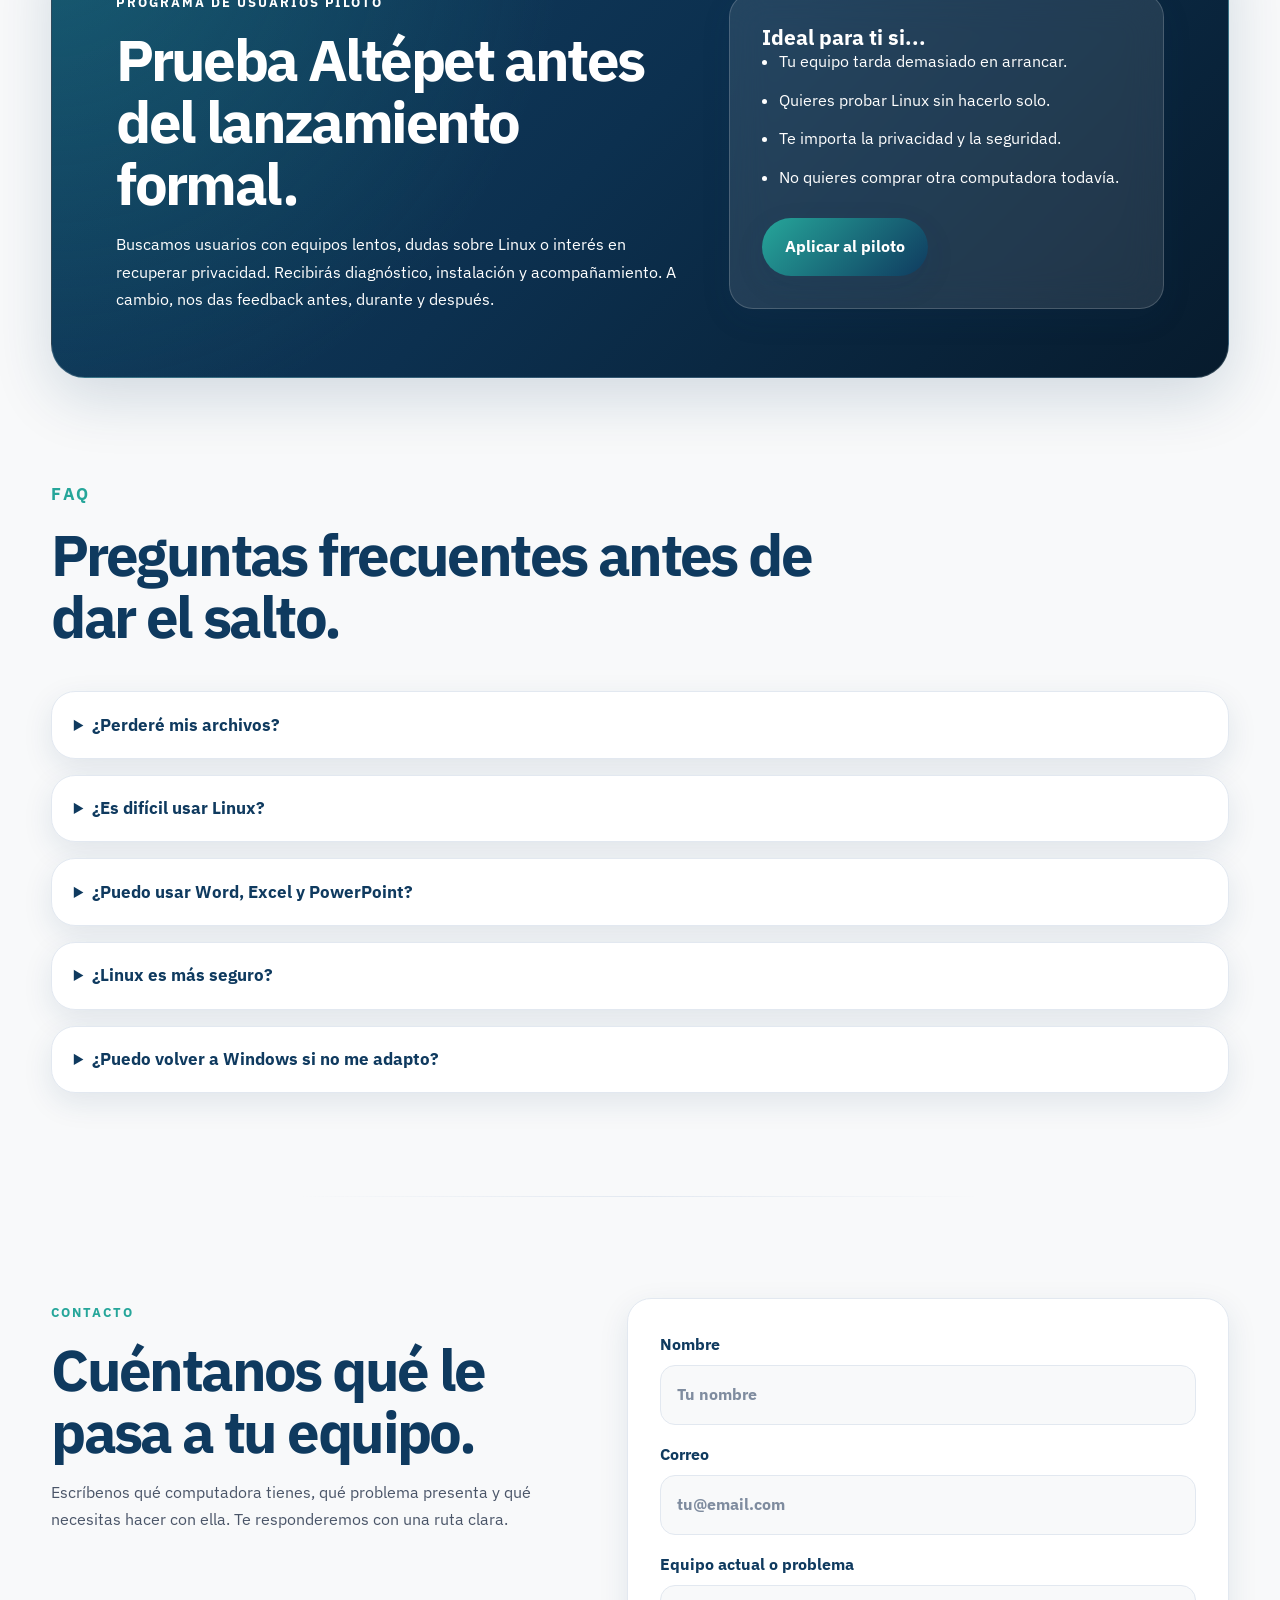
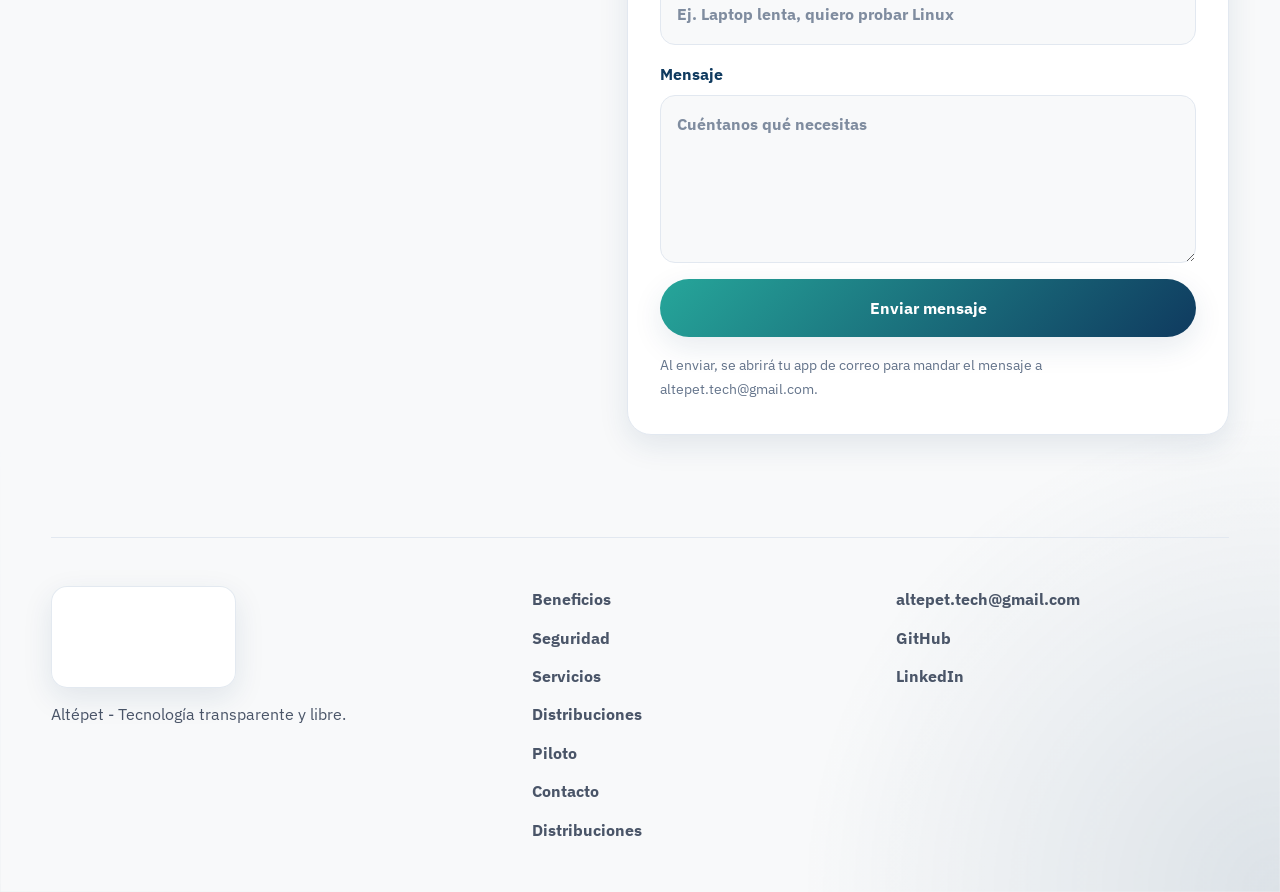
==== commit 4cb04ef3: "update: Corrections in paragrahp" ====
--- a/index.html
+++ b/index.html
@@ -104,11 +104,10 @@
                             <span></span><span></span><span></span>
                         </div>
                         <pre><code>$ altepet diagnostico
-                        ✓ Hardware revisado
-                        ✓ Linux recomendado
-                        ✓ Seguridad configurada
-                        ✓ Soporte humano activo
-                        </code></pre>
+✓ Hardware revisado
+✓ Linux recomendado
+✓ Seguridad configurada
+✓ Soporte humano activo</code></pre>
                     </div>
                 </div>
             </div>
@@ -184,7 +183,7 @@
 
             <div class="security-layout">
                 <div class="security-image reveal-left">
-                    <img src="https://static.endpointprotector.es/blog/2019/07/blog-Linux-and-Data-Security-The-Myths-Challenges-and-Solutions-1200x365px-es-100.jpg" alt="Seguridad digital y protección de datos" loading="lazy">
+                    <img src="https://images.unsplash.com/photo-1563986768494-4dee2763ff3f?auto=format&fit=crop&w=1100&q=80" alt="Seguridad digital y protección de datos" loading="lazy">
                 </div>
 
                 <div class="security-cards stagger">
